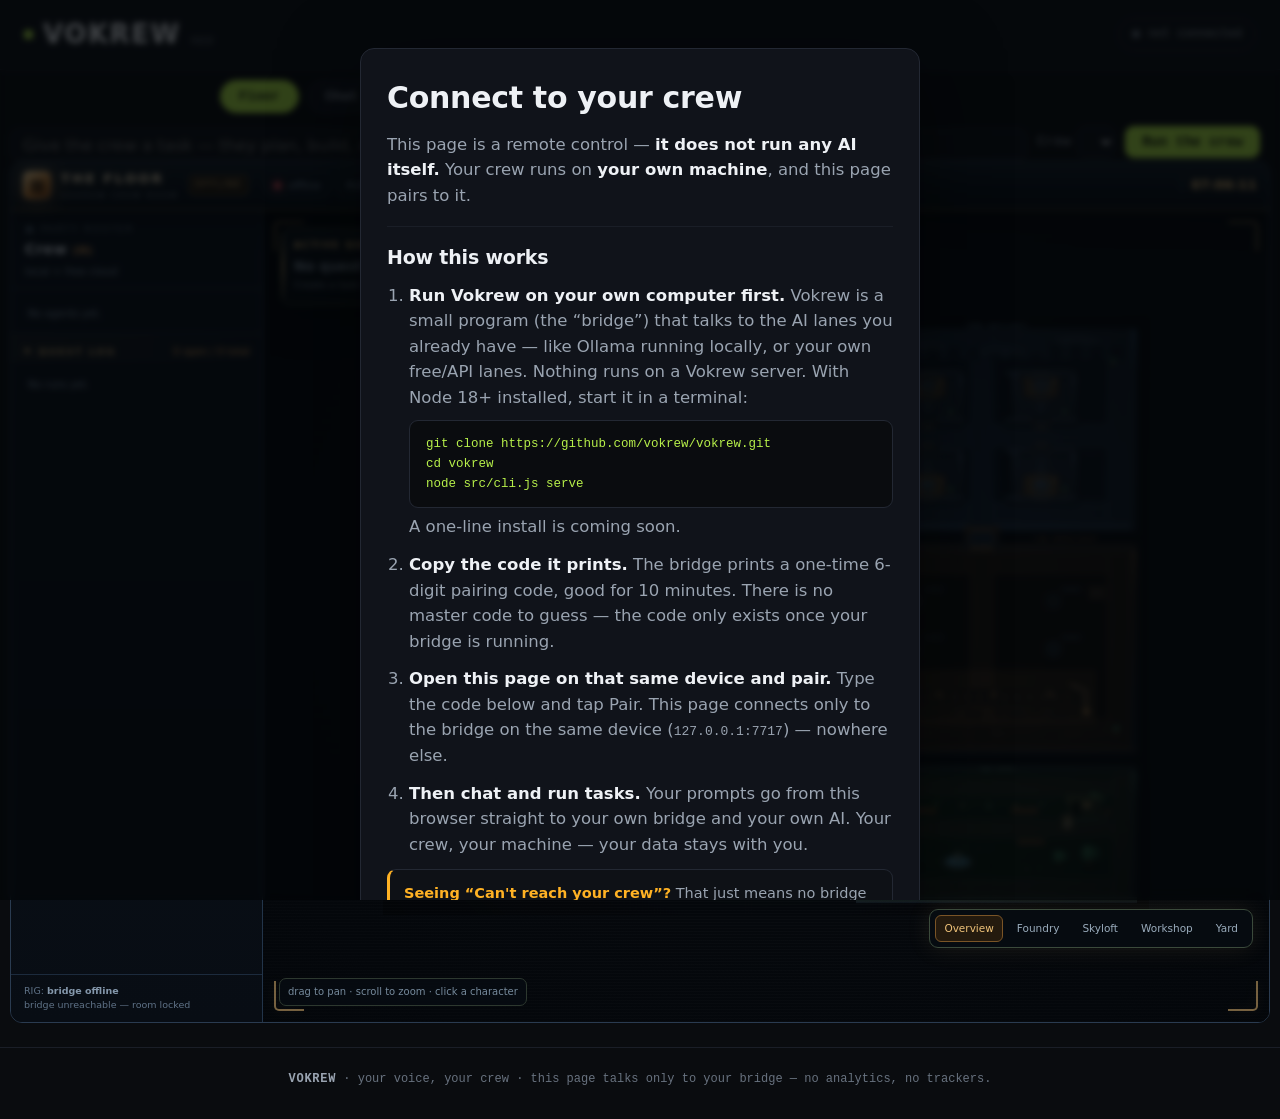
==== app/index.html @ c1b27f5c "Phase 2 Stage 0 (fold): remove the Run tab — the Floor card carries it Precondition proven first by " ====
<!doctype html>
<html lang="en">
<head>
<meta charset="utf-8" />
<meta name="viewport" content="width=device-width, initial-scale=1" />
<title>Vokrew — App</title>
<meta name="description" content="Drive your own local Vokrew crew from the browser. The page is the remote control; your machine is the engine." />
<link rel="stylesheet" href="app.css" />
<link rel="stylesheet" href="floor.css" />
</head>
<body>
<header class="topbar">
  <div class="wordmark"><span class="dot"></span>VOKREW<small>app</small></div>
  <div class="topbar-right">
    <span class="status-pill" id="statusPill"><span class="pulse" id="statusDot"></span><span id="statusText">not connected</span></span>
    <button class="btn ghost hidden" id="disconnectBtn" type="button">Disconnect</button>
  </div>
</header>

<main>
  <!-- ============ CONNECT — the door (Stage 3) ============
       Rendered as a fixed overlay: the locked Floor room stays visible
       behind it (dimmed) until pairing succeeds. -->
  <section id="connectScreen" class="screen">
    <div class="card connect-card">
      <h1>Connect to your crew</h1>
      <p class="lede">This page is a remote control — <strong>it does not run any AI itself.</strong>
        Your crew runs on <strong>your own machine</strong>, and this page pairs to it.</p>

      <div class="how" id="how">
        <h2>How this works</h2>
        <ol>
          <li><strong>Run Vokrew on your own computer first.</strong> Vokrew is a small
            program (the “bridge”) that talks to the AI lanes you already have — like
            Ollama running locally, or your own free/API lanes. Nothing runs on a
            Vokrew server. With Node 18+ installed, start it in a terminal:
            <pre class="cmd">git clone https://github.com/vokrew/vokrew.git
cd vokrew
node src/cli.js serve</pre>
            <span class="mut">A one-line install is coming soon.</span></li>
          <li><strong>Copy the code it prints.</strong> The bridge prints a one-time
            6-digit pairing code, good for 10 minutes. There is no master code to
            guess — the code only exists once your bridge is running.</li>
          <li><strong>Open this page on that same device and pair.</strong> Type the
            code below and tap Pair. This page connects only to the bridge on the
            same device (<span class="mono">127.0.0.1:7717</span>) — nowhere else.</li>
          <li><strong>Then chat and run tasks.</strong> Your prompts go from this
            browser straight to your own bridge and your own AI. Your crew, your
            machine — your data stays with you.</li>
        </ol>
        <p class="reach-note"><strong>Seeing “Can't reach your crew”?</strong> That just
          means no bridge is answering on this device yet — most often this page was
          opened on a phone with nothing running on it. Start the bridge first, on
          the device you want to use, then come back and pair.</p>
      </div>

      <form id="pairForm">
        <label>Bridge URL
          <input id="bridgeUrl" type="text" value="http://127.0.0.1:7717" spellcheck="false" autocomplete="off" />
        </label>
        <label>Pairing code
          <input id="pairCode" type="text" inputmode="numeric" maxlength="6" placeholder="6 digits" spellcheck="false" autocomplete="off" />
        </label>
        <p class="error hidden" id="pairError"></p>
        <button class="btn primary" id="pairBtn" type="submit">Pair</button>
      </form>
      <div class="demo-note">
        <span class="tag">Hosted demo</span> coming soon — the live way in today is the bridge above, on your own machine.
      </div>
    </div>
  </section>

  <!-- ============ APP SHELL ============
       Stage 3: the shell always renders. The Floor is the home screen;
       unpaired, the connect screen above becomes a door over the locked
       room (spec §3 "the door"). -->
  <section id="appShell" class="screen">
    <nav class="tabs" role="tablist">
      <button class="tab active" data-screen="floor" type="button">Floor</button>
      <button class="tab" data-screen="chat" type="button">Chat</button>
      <button class="tab" data-screen="budget" type="button">Budget</button>
      <button class="tab" data-screen="crew" type="button">Crew</button>
    </nav>

    <!-- Chat -->
    <div id="screen-chat" class="tab-screen hidden">
      <div class="thread" id="chatThread"></div>
      <form id="chatForm" class="composer">
        <input id="chatInput" type="text" placeholder="Ask your crew…" autocomplete="off" />
        <label class="verify-toggle"><input id="verifyToggle" type="checkbox" /> verify</label>
        <button class="btn primary" id="chatSend" type="submit">Send</button>
      </form>
      <p class="hint">Verify sends the answer to a reviewer from a different model family. Tip: prefix a message with <code>!check </code> to verify just that one.</p>
    </div>

    <!-- Run tab folded into the Floor (Phase 2 Stage 0): the Floor's
         own run form + settled run card carry the full stage text —
         proven byte-equal to the bridge record by the Stage 0
         evaluator before this tab was removed. -->

    <!-- Budget -->
    <div id="screen-budget" class="tab-screen hidden">
      <div class="budget-grid">
        <div class="card"><h3>Coding</h3><div id="budgetCoding"></div></div>
        <div class="card"><h3>Chat</h3><div id="budgetChat"></div></div>
      </div>
      <p class="hint">Two budgets, kept separate on purpose — chat can never silently eat the coding budget. <button class="btn ghost small" id="budgetRefresh" type="button">Refresh</button></p>
    </div>

    <!-- Crew -->
    <div id="screen-crew" class="tab-screen hidden">
      <h3 class="section-title">Crews</h3>
      <div id="crewList"></div>
      <h3 class="section-title">Lanes</h3>
      <div id="laneList"></div>
    </div>

    <!-- Floor (Phase 1 — the crew room; Stage 2: live bridge data via
         floor-adapter.js; Stage 3: the default post-pair screen) -->
    <div id="screen-floor" class="tab-screen">
      <form id="floorRunForm">
        <input id="floorRunTask" type="text" placeholder="Give the crew a task — they plan, build, and review it live in the room…" autocomplete="off" />
        <label class="floor-crew-pick">Crew
          <select id="floorRunCrew"></select>
        </label>
        <button class="btn primary" id="floorRunBtn" type="submit">Run the crew</button>
        <span id="floorRunStatus" role="status"></span>
      </form>
      <div id="floorRoot">
        <div id="top">
          <div class="brand"><div class="mark">▦</div><div><div class="name">THE FLOOR</div><div class="tagline">VOKREW CREW ROOM</div></div><div class="phase" id="floorModeChip">CONNECTING</div></div>
          <div class="topstat hideSm"><span class="dot" id="connDot"></span><span id="floorStatus">connecting</span></div>
          <div class="topstat hideSm" id="runStat">RUNS <b id="runCount">0</b></div>
          <div class="topstat" id="budgetWrap"><span class="resicon">⚡</span>CALLS TODAY <b id="budgetStatus">—</b></div>
          <div class="spacer"></div>
          <div class="clock" id="clock">--:--:--</div>
        </div>

        <aside id="side">
          <div class="sidehead">
            <div class="kicker">▣ PARTY ROSTER</div>
            <div class="title" id="crewTitle">Crew <span id="crewCount" style="color:var(--amber);font-size:11px"></span></div>
            <div class="sub" id="crewSub">local + free cloud</div>
          </div>
          <div id="roster"></div>
          <div class="sideblock"><div class="lbl">⚑ QUEST LOG</div><div class="cnt" id="taskCount">0 open</div></div>
          <div id="tasklist"></div>
          <div class="sidefoot">
            <div>RIG: <b id="rigFoot">checking…</b></div>
            <div id="floorFoot">live bridge · stage 3</div>
          </div>
        </aside>

        <div id="stage">
          <canvas id="cv"></canvas>
          <div id="hudfx"></div>
          <div id="hudcorners"><i class="tl"></i><i class="tr"></i><i class="bl"></i><i class="br"></i></div>
          <div id="zonetag"><span>SECTOR</span><b id="zoneName">THE FLOOR</b></div>
          <div id="questtracker" class="hudpanel"></div>
          <div id="minimapWrap" class="hudpanel">
            <div class="mmhead"><span>SECTOR MAP</span><span id="mmCoords">0 · 0</span></div>
            <canvas id="mini" width="220" height="172"></canvas>
            <div class="mmlegend"><i class="you"></i>crew <i class="here"></i>view</div>
          </div>
          <div id="viewbar">
            <button data-view="overview" class="on">Overview</button>
            <button data-view="foundry">Foundry</button>
            <button data-view="skyloft">Skyloft</button>
            <button data-view="workshop">Workshop</button>
            <button data-view="yard">Yard</button>
          </div>
          <div id="hint">drag to pan · scroll to zoom · click a character</div>
          <!-- Phase 2 Stage 0 (G-1): the run card lives INSIDE the room,
               docked as a slim status strip over the stage's bottom edge.
               During a run it shows phase + calls served and nothing
               more; the full card is a panel that grows up from the
               strip on click or on settle. The room is never pushed
               down or covered by it (Phase 1 LOOK-GATE G-1). -->
          <div id="floorRunCard" class="hidden">
            <button id="floorCardStrip" type="button" aria-expanded="false">
              <span id="floorStripText"></span>
              <span id="floorStripCaret" aria-hidden="true">▸</span>
            </button>
            <div id="floorCardBody" class="hidden">
              <button class="btn ghost small" id="floorCardClose" type="button">Close</button>
              <div class="verdict" id="floorCardVerdict"></div>
              <div class="stage-block"><h3>Plan</h3><pre id="floorCardPlan"></pre></div>
              <div class="stage-block"><h3>Work</h3><pre id="floorCardWork"></pre></div>
              <div class="stage-block"><h3>Review</h3><pre id="floorCardReview"></pre></div>
              <div class="stage-block"><h3>Stamps</h3><pre class="stamps" id="floorCardStamps"></pre></div>
            </div>
          </div>
        </div>

        <div id="focus" class="panel"></div>
        <div id="toast"></div>
      </div>
    </div>
  </section>
</main>

<footer class="foot">
  <span>VOKREW</span> · your voice, your crew · this page talks only to your bridge — no analytics, no trackers.
</footer>

<script src="app.js"></script>
</body>
</html>
---- app/app.css ----
/* Vokrew app — same visual language as the landing page (palette, wordmark,
   type feel). Zero external requests: system font stacks only. */
:root {
  --bg: #0a0c0f;
  --bg-raise: #0e1116;
  --panel: #10131a;
  --panel-2: #141824;
  --line: #232833;
  --line-soft: #1a1e27;
  --ink: #eef1f5;
  --mut: #9aa4b1;
  --dim: #68727f;
  --lime: #b7f04a;
  --lime-deep: #8fce2e;
  --lime-ink: #0c1206;
  --sky: #63b3ff;
  --amber: #ffb224;
  --rose: #ff8296;
  --mono: "JetBrains Mono", ui-monospace, SFMono-Regular, Menlo, monospace;
  --sans: "Archivo", system-ui, -apple-system, "Segoe UI", sans-serif;
}
* { box-sizing: border-box; }
html { color-scheme: dark; }
body {
  margin: 0; background: var(--bg); color: var(--ink);
  font-family: var(--sans); font-size: 16.5px; line-height: 1.55;
  -webkit-font-smoothing: antialiased;
}
.hidden { display: none !important; }
main { max-width: 880px; margin: 0 auto; padding: 28px 20px 64px; }

/* ---------- header ---------- */
.topbar {
  display: flex; align-items: center; justify-content: space-between;
  padding: 18px 24px; border-bottom: 1px solid var(--line-soft);
  background: var(--bg-raise); position: sticky; top: 0; z-index: 5;
}
.wordmark {
  font-weight: 900; font-size: 26px; letter-spacing: 0.06em; line-height: 1;
  display: flex; align-items: baseline; gap: 10px;
}
.wordmark .dot { width: 9px; height: 9px; background: var(--lime); border-radius: 2px; align-self: center; }
.wordmark small {
  font-family: var(--mono); font-weight: 500; font-size: 11.5px;
  letter-spacing: 0.08em; color: var(--dim);
}
.topbar-right { display: flex; align-items: center; gap: 12px; }
.status-pill {
  font-family: var(--mono); font-size: 12px; color: var(--mut);
  border: 1px solid var(--line); border-radius: 999px; padding: 6px 13px;
  display: inline-flex; align-items: center; gap: 8px; background: var(--bg-raise);
}
.status-pill .pulse { width: 8px; height: 8px; border-radius: 50%; background: var(--dim); }
.status-pill.ok .pulse { background: var(--lime); }
.status-pill.bad .pulse { background: var(--rose); }

/* ---------- shared bits ---------- */
.card {
  background: var(--panel); border: 1px solid var(--line);
  border-radius: 14px; padding: 26px;
}
.btn {
  font-family: var(--mono); font-size: 14px; font-weight: 700;
  border-radius: 9px; padding: 11px 20px; cursor: pointer;
  border: 1px solid var(--line); background: var(--panel-2); color: var(--ink);
}
.btn.primary { background: var(--lime); border-color: var(--lime); color: var(--lime-ink); }
.btn.primary:hover { background: var(--lime-deep); border-color: var(--lime-deep); }
.btn.ghost { background: transparent; color: var(--mut); }
.btn.small { padding: 5px 12px; font-size: 12px; }
.btn:disabled { opacity: 0.55; cursor: wait; }
label { display: block; font-family: var(--mono); font-size: 12.5px; letter-spacing: 0.05em; color: var(--mut); margin-bottom: 16px; }
label .opt { color: var(--dim); letter-spacing: 0; }
input[type="text"], textarea, select {
  display: block; width: 100%; margin-top: 7px;
  background: var(--bg-raise); border: 1px solid var(--line); border-radius: 9px;
  color: var(--ink); font-family: var(--mono); font-size: 14.5px; padding: 11px 13px;
}
textarea { resize: vertical; font-family: var(--sans); }
input:focus, textarea:focus, select:focus { outline: 2px solid var(--lime-deep); outline-offset: 0; border-color: var(--lime-deep); }
.error { color: var(--rose); font-size: 14.5px; margin: 0 0 14px; }
.hint { color: var(--dim); font-size: 13.5px; }
.hint code { font-family: var(--mono); color: var(--mut); }
.mut { color: var(--mut); }
.row { display: grid; grid-template-columns: 1fr 1fr; gap: 16px; }
pre { white-space: pre-wrap; word-wrap: break-word; font-family: var(--mono); font-size: 13.5px; line-height: 1.6; }

/* ---------- connect ---------- */
/* Stage 3: the connect screen is a door over the locked room — a fixed
   overlay with a translucent backdrop, so the (empty, OFFLINE) Floor
   stays visible behind the pairing card until the bridge answers. */
#connectScreen {
  position: fixed; inset: 0; z-index: 90; overflow-y: auto;
  background: rgba(4, 6, 9, 0.74);
  backdrop-filter: blur(3px); -webkit-backdrop-filter: blur(3px);
  padding: 24px 16px 48px;
}
body.door-open { overflow: hidden; }
.connect-card { max-width: 560px; margin: 24px auto 0; box-shadow: 0 24px 80px rgba(0, 0, 0, 0.55); }
.connect-card h1 { margin: 0 0 10px; font-size: 30px; font-weight: 900; letter-spacing: -0.01em; }
.lede { color: var(--mut); margin: 0 0 14px; }
.lede strong { color: var(--ink); }
.cmd {
  background: var(--bg); border: 1px solid var(--line); border-radius: 9px;
  padding: 13px 16px; color: var(--lime); margin: 0 0 14px;
}
.how { border-top: 1px solid var(--line-soft); margin-top: 18px; padding-top: 16px; }
.how h2 { margin: 0 0 10px; font-size: 19px; font-weight: 800; letter-spacing: -0.01em; }
.how ol { margin: 0; padding-left: 22px; color: var(--mut); }
.how li { margin-bottom: 12px; }
.how li strong { color: var(--ink); }
.how .cmd { margin: 10px 0 6px; font-size: 12.5px; overflow-x: auto; white-space: pre; }
.how .mono { font-family: var(--mono); font-size: 13px; }
.reach-note {
  color: var(--mut); font-size: 14.5px; margin: 4px 0 20px;
  border: 1px solid var(--line); border-left: 3px solid var(--amber);
  border-radius: 9px; padding: 12px 14px; background: var(--bg-raise);
}
.reach-note strong { color: var(--amber); }
.demo-note {
  margin-top: 20px; border-top: 1px solid var(--line-soft); padding-top: 16px;
  color: var(--dim); font-size: 14px;
}
.demo-note .tag {
  font-family: var(--mono); font-size: 11px; color: var(--amber);
  border: 1px solid var(--amber); border-radius: 999px; padding: 2px 9px; margin-right: 8px;
}

/* ---------- tabs ---------- */
.tabs { display: flex; gap: 8px; margin-bottom: 22px; flex-wrap: wrap; }
.tab {
  font-family: var(--mono); font-size: 13.5px; font-weight: 700;
  background: var(--panel); color: var(--mut); border: 1px solid var(--line);
  border-radius: 999px; padding: 8px 18px; cursor: pointer;
}
.tab.active { background: var(--lime); border-color: var(--lime); color: var(--lime-ink); }

/* ---------- chat ---------- */
.thread { display: flex; flex-direction: column; gap: 16px; min-height: 180px; }
.msg { max-width: 92%; }
.msg .who { font-family: var(--mono); font-size: 11px; letter-spacing: 0.08em; color: var(--dim); margin-bottom: 4px; }
.msg .text {
  background: var(--panel); border: 1px solid var(--line-soft); border-radius: 12px;
  padding: 12px 15px; white-space: pre-wrap; word-wrap: break-word;
}
.msg.user { align-self: flex-end; }
.msg.user .who { text-align: right; }
.msg.user .text { background: var(--panel-2); border-color: var(--line); }
.msg .stamp { font-family: var(--mono); font-size: 11.5px; color: var(--dim); margin-top: 5px; }
.msg .verdictline { font-family: var(--mono); font-size: 12px; margin-top: 5px; }
.msg .verdictline.ok { color: var(--lime-deep); }
.msg .verdictline.bad { color: var(--rose); font-weight: 700; }
.msg.error .text { border-color: var(--rose); color: var(--rose); }
.composer { display: flex; gap: 10px; align-items: center; margin-top: 20px; }
.composer input[type="text"] { margin-top: 0; flex: 1; }
.verify-toggle { display: inline-flex; align-items: center; gap: 6px; margin: 0; cursor: pointer; }

/* ---------- run ---------- */
.verdict {
  font-family: var(--mono); font-weight: 700; font-size: 15px;
  border-radius: 10px; padding: 13px 17px; margin: 22px 0 4px;
  border: 1px solid var(--lime-deep); color: var(--lime);
}
.verdict.changes {
  border-color: var(--rose); color: #0c0608; background: var(--rose);
  font-size: 17px; text-transform: uppercase; letter-spacing: 0.04em;
}
.stage-block { margin-top: 18px; }
.stage-block h3, .section-title {
  font-family: var(--mono); font-size: 12px; letter-spacing: 0.1em;
  text-transform: uppercase; color: var(--dim); margin: 0 0 7px;
}
.stage-block pre {
  background: var(--panel); border: 1px solid var(--line-soft);
  border-radius: 10px; padding: 14px 16px; margin: 0; color: var(--ink);
}
.stage-block pre.stamps { color: var(--mut); font-size: 12px; }

/* ---------- budget ---------- */
.budget-grid { display: grid; grid-template-columns: 1fr 1fr; gap: 16px; }
.budget-grid h3 { margin: 0 0 14px; font-size: 17px; }
.lane-row { margin-bottom: 13px; }
.lane-row .lane-head { display: flex; justify-content: space-between; font-family: var(--mono); font-size: 12.5px; color: var(--mut); }
.lane-row .lane-head .nums { color: var(--ink); }
.bar { height: 7px; background: var(--bg); border: 1px solid var(--line-soft); border-radius: 99px; margin-top: 5px; overflow: hidden; }
.bar i { display: block; height: 100%; background: var(--lime); }
.bar i.hot { background: var(--amber); }
.bar i.maxed { background: var(--rose); }
.budget-note { font-family: var(--mono); font-size: 11.5px; color: var(--dim); margin-top: 4px; }

/* ---------- crew ---------- */
.section-title { margin: 22px 0 10px; }
.crew-card, .lane-card {
  background: var(--panel); border: 1px solid var(--line-soft);
  border-radius: 12px; padding: 16px 18px; margin-bottom: 12px;
}
.crew-card h4, .lane-card h4 { margin: 0 0 8px; font-size: 16px; }
.role-line { font-size: 14px; color: var(--mut); margin: 3px 0; }
.role-line b { color: var(--ink); font-family: var(--mono); font-size: 12px; letter-spacing: 0.06em; text-transform: uppercase; }
.role-line .agent-name { color: var(--sky); }
.role-line .instr { color: var(--dim); }
.lane-card .meta { font-family: var(--mono); font-size: 12px; color: var(--dim); }
.lane-card .health { font-family: var(--mono); font-size: 12.5px; margin-top: 5px; }
.lane-card .health.ok { color: var(--lime-deep); }
.lane-card .health.bad { color: var(--rose); }
.lane-card .health.warn { color: var(--amber); }

.foot {
  border-top: 1px solid var(--line-soft); color: var(--dim);
  font-family: var(--mono); font-size: 12px; text-align: center; padding: 22px 16px 30px;
}
.foot span { color: var(--mut); font-weight: 700; letter-spacing: 0.06em; }

@media (max-width: 640px) {
  .row, .budget-grid { grid-template-columns: 1fr; }
  .wordmark small { display: none; }
  body { font-size: 15.5px; }
  .composer { flex-wrap: wrap; }
}

/* ---------- floor mode (Phase 2 Stage 0, G-2) ----------
   While the Floor tab is active the shell yields its vertical space
   to the room: the topbar un-sticks (it scrolls away so the room can
   fill the screen — floor-oc has no outer bar at all), main's top
   padding and the tab row tighten. Other tabs are untouched. */
body.floor-on .topbar { position: static; }
body.floor-on main { padding-top: 10px; padding-bottom: 24px; }
body.floor-on .tabs { margin-bottom: 10px; }
---- app/floor.css ----
/*
 * floor.css — styles for the Floor screen (Phase 1, Stage 1).
 * Extracted from floor-oc's <style> (FourHandsGames/Four-Hands
 * tools/floor/index.html @ c86a77ef) with three mechanical transforms:
 * every selector is scoped under #floorRoot, the chrome's
 * position:fixed becomes absolute inside the screen container, and
 * rules for the cut panels/modals (§4) are dropped. The app shell's
 * own styles (app.css) are untouched and cannot be overridden from
 * here — and these cannot leak out.
 */

/* Break out of the app shell's 880px main column; the room wants width. */
#screen-floor { position:relative; left:50%; transform:translateX(-50%); width:min(1600px, calc(100vw - 20px)); }

/* Stage 2: the Floor screen's run bar + run card (adapter-owned chrome,
   fed by floor-adapter.js; the room itself stays floor.js/floor.css). */
#floorRunForm { display:flex; align-items:center; gap:10px; flex-wrap:wrap; margin:0 0 10px; }
#floorRunForm #floorRunTask { flex:1 1 320px; padding:9px 12px; border:1px solid var(--line, #cbd5e1);
  border-radius:8px; font:inherit; min-width:220px; }
#floorRunForm .floor-crew-pick { display:flex; align-items:center; gap:6px; font-size:13px; }
#floorRunForm #floorRunStatus { font-size:13px; opacity:.85; min-height:1em; }
/* Phase 2 Stage 0 (G-1): the run card docks INSIDE the room as a slim
   status strip over the stage's bottom edge — phase + calls served
   while the run is live, the verdict when it settles. The full card
   is a panel that grows up from the strip when clicked or when the
   run settles; it overlays only while expanded, and the room is
   never pushed down or hidden behind it (Phase 1 LOOK-GATE G-1,
   where the in-flow card ate 481px and pushed the room off-screen). */
#floorRunCard { position:absolute; z-index:30; left:50%; transform:translateX(-50%); bottom:12px;
  width:min(620px, calc(100% - 24px)); }
#floorCardStrip { display:flex; align-items:center; gap:10px; width:100%; height:34px; padding:0 12px;
  border:1px solid #3d5a74; border-radius:9px; background:rgba(8,14,21,.92); color:#dceaf7;
  font-family:var(--mono, ui-monospace, SFMono-Regular, Menlo, monospace); font-size:12.5px;
  cursor:pointer; text-align:left; box-shadow:0 10px 30px rgba(0,0,0,.45);
  backdrop-filter:blur(6px); -webkit-backdrop-filter:blur(6px); }
#floorCardStrip:hover { border-color:#50708f; }
#floorCardStrip #floorStripText { flex:1; white-space:nowrap; overflow:hidden; text-overflow:ellipsis; }
#floorCardStrip #floorStripCaret { flex:none; color:var(--amber, #ffb224); }
#floorCardBody { position:absolute; left:50%; transform:translateX(-50%); bottom:calc(100% + 8px);
  width:min(680px, calc(100vw - 24px)); max-height:min(520px, 58dvh); overflow-y:auto;
  border:1px solid var(--line, #cbd5e1); border-radius:12px; padding:14px 16px;
  background:var(--panel, #10131a); color:var(--ink, #eef1f5);
  box-shadow:0 24px 80px rgba(0,0,0,.6); }
#floorCardBody #floorCardClose { position:absolute; top:10px; right:10px; }
#floorCardBody .verdict { margin-right:90px; }
#floorCardBody .stage-block pre { max-height:180px; overflow-y:auto; }
#floorRoot { position:relative; height:calc(100vh - 235px); min-height:600px; overflow:hidden;
  border:1px solid #2a3b50; border-radius:12px; background:#06090e; color:#e8eef5;
  font-family:"Inter","Segoe UI",system-ui,-apple-system,sans-serif; font-size:13px; }

#floorRoot {--bg:#06090e; --bg2:#080d14; --panel:#0c131c; --panel2:#101a26;
    --line:#213246; --line2:#2d435c; --ink:#e8eef5; --dim:#8497ab; --dim2:#5f7287;
    --amber:#e8a45c; --orange:#f0762a; --green:#43d68b; --red:#e5535e;
    --blue:#6db7ff; --violet:#b78cff; --yellow:#f2d06b;
    --shadow:0 24px 80px rgba(0,0,0,.55);}
#floorRoot, #floorRoot * {box-sizing:border-box}
#floorRoot button, #floorRoot input, #floorRoot textarea, #floorRoot select {font:inherit;color:inherit}
#floorRoot button {cursor:pointer}
#floorRoot ::-webkit-scrollbar {width:9px;height:9px}
#floorRoot ::-webkit-scrollbar-thumb {background:#233247;border-radius:9px;border:2px solid transparent;background-clip:content-box}
#floorRoot ::-webkit-scrollbar-track {background:transparent}
#floorRoot #top {position:absolute;z-index:80;top:0;left:0;right:0;height:52px;display:flex;align-items:center;gap:7px;
    padding:0 12px;background:linear-gradient(180deg,#101924 0%,#0a1119 100%);
    border-bottom:1px solid #2a3b50;box-shadow:0 6px 22px rgba(0,0,0,.35)}
#floorRoot .brand {display:flex;align-items:center;gap:10px;white-space:nowrap;padding-right:10px}
#floorRoot .brand .mark {width:28px;height:28px;border-radius:8px;display:grid;place-items:center;
    background:linear-gradient(145deg,#f0a35e,#a94f21);color:#1a0e06;font-size:17px;font-weight:900;
    box-shadow:0 0 18px rgba(240,163,94,.28)}
#floorRoot .brand .name {font-weight:900;letter-spacing:.18em;font-size:13px}
#floorRoot .brand .phase {font-size:9px;letter-spacing:.16em;color:var(--amber);border:1px solid #5a3b22;
    padding:2px 5px;border-radius:4px;background:#1a120b}
#floorRoot .topstat {display:flex;align-items:center;gap:7px;font-size:10.5px;color:var(--dim);
    white-space:nowrap;border-left:1px solid #233449;padding-left:10px;height:28px}
#floorRoot .topstat b {color:#dbe7f3;font-weight:650}
#floorRoot .topstat .dot {width:7px;height:7px;border-radius:50%;background:var(--green);box-shadow:0 0 8px var(--green)}
#floorRoot .spacer {flex:1}
#floorRoot .tb {border:1px solid #2b3d53;background:linear-gradient(180deg,#162233,#101925);color:#cdd9e6;
    border-radius:7px;padding:6px 9px;font-size:11.5px;font-weight:600;white-space:nowrap;
    transition:background .15s,border-color .15s,color .15s}
#floorRoot .tb:hover {background:#1e3046;border-color:#41607e;color:#fff}
#floorRoot .tb.on {border-color:#a96a33;background:#2a1c11;color:#f3c28e}
#floorRoot .tb .badge {display:inline-block;min-width:15px;padding:0 4px;margin-left:3px;border-radius:8px;
    background:#b8393f;color:#fff;font-size:9.5px;text-align:center;line-height:15px}
#floorRoot .tb.warn {border-color:#7a5426;color:#f0c07a}
#floorRoot .clock {font-variant-numeric:tabular-nums;color:#dce8f5;font-size:12px;letter-spacing:.06em;
    border-left:1px solid #233449;padding-left:10px;white-space:nowrap}
#floorRoot #side {position:absolute;z-index:60;top:52px;left:0;bottom:0;width:252px;background:linear-gradient(180deg,#0b121b,#080d14);
    border-right:1px solid #223449;display:flex;flex-direction:column}
#floorRoot .sidehead {padding:12px 14px 9px;border-bottom:1px solid #1c2b3d}
#floorRoot .sidehead .kicker {font-size:9.5px;letter-spacing:.2em;color:var(--dim2)}
#floorRoot .sidehead .title {font-size:14px;font-weight:800;letter-spacing:.05em;margin-top:3px}
#floorRoot .sidehead .sub {font-size:10.5px;color:var(--dim);margin-top:2px}
#floorRoot #roster {overflow-y:auto;padding:9px 9px 4px;display:flex;flex-direction:column;gap:5px;flex:0 1 auto;max-height:45%}
#floorRoot .acard {display:flex;gap:9px;align-items:center;padding:7px 8px;border-radius:9px;border:1px solid #1b2b3e;
    background:#0e1824;cursor:pointer;transition:border-color .15s,background .15s}
#floorRoot .acard:hover {border-color:#33506c;background:#122131}
#floorRoot .acard.sel {border-color:#c47a38;background:#1b1610;box-shadow:0 0 0 1px rgba(232,164,92,.32) inset}
#floorRoot .avatar {width:34px;height:34px;border-radius:9px;display:grid;place-items:center;flex:none;
    font-weight:900;font-size:13px;color:#081018;border:1px solid rgba(255,255,255,.15);position:relative}
#floorRoot .avatar .cloud {position:absolute;right:-4px;bottom:-4px;background:#0a1119;border:1px solid #3d5a74;
    border-radius:50%;width:15px;height:15px;font-size:9px;display:grid;place-items:center;color:#b9dcf1}
#floorRoot .ainfo {min-width:0;flex:1}
#floorRoot .aname {font-weight:750;font-size:12px;white-space:nowrap;overflow:hidden;text-overflow:ellipsis}
#floorRoot .arole {font-size:9.5px;color:var(--dim);white-space:nowrap;overflow:hidden;text-overflow:ellipsis;margin-top:1px}
#floorRoot .abrain {font-size:9px;color:var(--dim2);white-space:nowrap;overflow:hidden;text-overflow:ellipsis;margin-top:1px}
#floorRoot .astatus {display:flex;flex-direction:column;align-items:flex-end;gap:3px;flex:none}
#floorRoot .sdot {width:8px;height:8px;border-radius:50%;background:#5f7287;box-shadow:0 0 7px transparent}
#floorRoot .stag {font-size:8.5px;letter-spacing:.08em;color:var(--dim);text-transform:uppercase}
#floorRoot .hb {font-size:9px;color:var(--red)}
#floorRoot .loaded {color:var(--green)}
#floorRoot .sideblock {border-top:1px solid #1c2b3d;padding:10px 12px 2px;display:flex;align-items:center;justify-content:space-between}
#floorRoot .sideblock .lbl {font-size:9.5px;letter-spacing:.17em;color:var(--dim2);font-weight:700}
#floorRoot .sideblock .cnt {font-size:10px;color:var(--amber)}
#floorRoot #tasklist {overflow-y:auto;padding:7px 9px 12px;display:flex;flex-direction:column;gap:4px;flex:1}
#floorRoot .trow {padding:7px 8px;border-radius:7px;border:1px solid #192838;background:#0c1520;cursor:pointer}
#floorRoot .trow:hover {border-color:#35516e;background:#111e2c}
#floorRoot .trow.sel {border-color:#6d88a5;background:#122234}
#floorRoot .trow .t1 {display:flex;gap:6px;align-items:center}
#floorRoot .trow .id {font-size:9.5px;font-weight:800;letter-spacing:.06em;color:var(--amber)}
#floorRoot .trow .tt {font-size:11px;font-weight:650;white-space:nowrap;overflow:hidden;text-overflow:ellipsis;flex:1}
#floorRoot .trow .t2 {font-size:9.5px;color:var(--dim);margin-top:2px;display:flex;gap:6px}
#floorRoot .pill {display:inline-block;padding:1px 6px;border-radius:9px;font-size:8.5px;letter-spacing:.06em;
    text-transform:uppercase;border:1px solid transparent;white-space:nowrap}
#floorRoot .pill.todo {color:#9fb3c8;border-color:#30465e;background:#101c29}
#floorRoot .pill.in_progress {color:#63e6a5;border-color:#1f6a49;background:#0c241b}
#floorRoot .pill.done {color:#7bd6a7;border-color:#245b42;background:#0b1c15}
#floorRoot .pill.failed {color:#ff9aa1;border-color:#79343b;background:#251013}
#floorRoot .pill.blocked_budget {color:#f0c47d;border-color:#6f5428;background:#241b0d}
#floorRoot .pill.pending {color:#f0c47d;border-color:#6f5428;background:#241b0d}
#floorRoot .pill.paused {color:#a7b5c5;border-color:#3a4b60;background:#121b26}
#floorRoot .sidefoot {border-top:1px solid #1c2b3d;padding:9px 13px;font-size:9.5px;color:var(--dim2);line-height:1.5}
#floorRoot .sidefoot b {color:var(--dim)}
#floorRoot .sidefoot .stamp {color:#81d9ad}
#floorRoot #stage {position:absolute;top:52px;left:252px;right:0;bottom:0;overflow:hidden;background:#05080c}
#floorRoot #cv {display:block;width:100%;height:100%;touch-action:none}
#floorRoot #viewbar {position:absolute;right:12px;bottom:12px;z-index:20;display:flex;gap:5px;padding:5px;
    border:1px solid #263b52;border-radius:9px;background:rgba(8,14,21,.88);backdrop-filter:blur(8px)}
#floorRoot #viewbar button {border:1px solid transparent;background:transparent;color:#98aec3;border-radius:6px;padding:4px 8px;font-size:10.5px}
#floorRoot #viewbar button:hover {background:#152335;color:#fff}
#floorRoot #viewbar button.on {background:#24180e;color:#f0b87c;border-color:#6f4a28}
#floorRoot #hint {position:absolute;left:14px;bottom:13px;z-index:20;font-size:10px;color:#5f7287;
    background:rgba(8,14,21,.72);border:1px solid #1d2e42;border-radius:7px;padding:5px 8px;pointer-events:none}
#floorRoot .panel {position:absolute;z-index:70;top:62px;right:12px;width:366px;max-height:calc(100% - 74px);
    overflow-y:auto;background:linear-gradient(180deg,rgba(14,22,33,.98),rgba(9,15,23,.98));
    border:1px solid #2a4057;border-radius:14px;box-shadow:var(--shadow);display:none;padding:0}
#floorRoot .panel.open {display:block}
#floorRoot .panelhead {display:flex;align-items:flex-start;gap:10px;padding:14px 14px 11px;border-bottom:1px solid #203247;
    position:sticky;top:0;background:rgba(12,19,28,.98);z-index:2;backdrop-filter:blur(8px)}
#floorRoot .panelhead .avatar {width:42px;height:42px;font-size:16px}
#floorRoot .panelhead h2 {margin:0;font-size:17px;letter-spacing:.02em}
#floorRoot .panelhead .role {font-size:10px;text-transform:uppercase;letter-spacing:.13em;color:var(--dim);margin-top:2px}
#floorRoot .panelhead .close {margin-left:auto;background:transparent;border:1px solid #2b4057;border-radius:7px;
    color:var(--dim);width:26px;height:26px;line-height:1;font-size:16px}
#floorRoot .panelhead .close:hover {color:#fff;border-color:#50708f}
#floorRoot .pbody {padding:12px 14px 16px}
#floorRoot .nowbox {border:1px solid #30465f;background:linear-gradient(180deg,#122132,#0d1823);border-radius:10px;padding:10px 11px;margin-bottom:10px}
#floorRoot .nowbox .k {font-size:9px;letter-spacing:.18em;color:var(--dim2);font-weight:800}
#floorRoot .nowbox .v {font-size:12.5px;font-weight:700;margin-top:4px;color:#e9f2fc;line-height:1.45}
#floorRoot .nowbox .s {font-size:10.5px;color:var(--dim);margin-top:3px;line-height:1.4}
#floorRoot .statgrid {display:grid;grid-template-columns:1fr 1fr;gap:6px;margin:9px 0 12px}
#floorRoot .stat {border:1px solid #1f3145;background:#0c1520;border-radius:8px;padding:7px 9px}
#floorRoot .stat .k {font-size:8.5px;letter-spacing:.13em;color:var(--dim2);text-transform:uppercase}
#floorRoot .stat .v {font-size:14px;font-weight:800;margin-top:2px;color:#eef6ff}
#floorRoot .stat .v small {font-size:9px;color:var(--dim);font-weight:600}
#floorRoot .sec {border-top:1px solid #1e3044;padding-top:10px;margin-top:10px}
#floorRoot .sec h3 {font-size:9.5px;letter-spacing:.17em;color:var(--dim);margin:0 0 7px;text-transform:uppercase;display:flex;align-items:center;gap:7px}
#floorRoot .sec h3 .right {margin-left:auto;font-size:9px;letter-spacing:0;text-transform:none}
#floorRoot .memrow {font-size:10.5px;color:#bdcbd9;line-height:1.45;padding:5px 0;border-bottom:1px dashed #1a2a3c}
#floorRoot .memrow .when {color:#5f7287;font-size:8.5px;margin-right:5px}
#floorRoot .inline {display:flex;gap:5px;margin-top:7px}
#floorRoot .inline input, #floorRoot .inline textarea {flex:1;min-width:0}
#floorRoot input, #floorRoot textarea, #floorRoot select {background:#08111a;border:1px solid #263b52;border-radius:6px;padding:6px 7px;outline:none}
#floorRoot input:focus, #floorRoot textarea:focus, #floorRoot select:focus {border-color:#4d7397;box-shadow:0 0 0 2px rgba(77,115,151,.18)}
#floorRoot textarea {resize:vertical;min-height:62px;line-height:1.45}
#floorRoot .btn {border:1px solid #2f4861;background:#142233;color:#d5e2ef;border-radius:6px;padding:5px 9px;
    font-size:10.5px;font-weight:650;white-space:nowrap}
#floorRoot .btn:hover {background:#1b2f45;border-color:#4a6c8d;color:#fff}
#floorRoot .btn.good {border-color:#256947;background:#0d2a1e;color:#78e7ab}
#floorRoot .btn.bad {border-color:#74333a;background:#251013;color:#ff9ba2}
#floorRoot .btn.amber {border-color:#7a5426;background:#241a0d;color:#f2c07b}
#floorRoot .btn:disabled {opacity:.42;cursor:not-allowed}
#floorRoot .row2 {display:grid;grid-template-columns:1fr 1fr;gap:7px}
#floorRoot .field {display:flex;flex-direction:column;gap:3px;margin:6px 0}
#floorRoot .field label {font-size:8.5px;letter-spacing:.12em;color:var(--dim2);text-transform:uppercase}
#floorRoot .check {display:flex;align-items:center;gap:6px;font-size:10.5px;color:#b9c8d8;margin:4px 0}
#floorRoot .check input {accent-color:#e8a45c}
#floorRoot .taskmini {border:1px solid #1e3046;border-radius:7px;padding:6px 7px;margin:5px 0;font-size:10.5px;background:#0b1420}
#floorRoot .taskmini .top {display:flex;gap:6px;align-items:center}
#floorRoot .taskmini .top b {color:var(--amber);font-size:9.5px}
#floorRoot .taskmini .tt {flex:1;white-space:nowrap;overflow:hidden;text-overflow:ellipsis}
#floorRoot .muted {color:var(--dim);font-size:10px;line-height:1.5}
#floorRoot .danger {border-color:#6d3038;background:#1e0e11}
#floorRoot .pre {white-space:pre-wrap;word-break:break-word;background:#08111a;border:1px solid #22374d;border-radius:7px;
    padding:8px;font-family:ui-monospace,SFMono-Regular,Menlo,monospace;font-size:10px;line-height:1.5;
    color:#bfd0df;max-height:220px;overflow:auto}
#floorRoot .ev {font-size:10px;color:#a9c0d6;padding:2px 0}
#floorRoot .divider {height:1px;background:#1e3044;margin:11px 0}
#floorRoot .dec {border:1px solid #2a3f56;background:#0c1622;border-radius:9px;padding:9px 10px;margin:7px 0}
#floorRoot .pill {font-size:8px;text-transform:uppercase;letter-spacing:.08em;border-radius:20px;padding:2px 6px;border:1px solid #2f4861;color:#9fb6cc}
#floorRoot #meetbody {overflow-y:auto;padding:9px 12px 12px}
#floorRoot #meetbody .topic {font-size:10.5px;color:#d8c39b;background:#1a140c;border:1px solid #4b381e;
    border-radius:7px;padding:6px 8px;margin-bottom:7px;line-height:1.45}
#floorRoot .note {padding:5px 0;border-bottom:1px dashed #1a2a3c;font-size:10.5px;line-height:1.5;color:#bdcbd9}
#floorRoot #toast {position:absolute;z-index:99;left:50%;bottom:26px;transform:translateX(-50%) translateY(18px);
    background:#12202e;border:1px solid #3e607e;color:#dceaf7;padding:9px 14px;border-radius:9px;
    font-size:11px;opacity:0;pointer-events:none;transition:opacity .2s,transform .2s;box-shadow:var(--shadow);max-width:70vw}
#floorRoot #toast.show {opacity:1;transform:translateX(-50%) translateY(0)}
#floorRoot #toast.bad {border-color:#7a353c;background:#231114;color:#ffb1b6}
#floorRoot #toast.good {border-color:#2d6e51;background:#0d2118;color:#95edbe}
#floorRoot {--gold:#f0c37a; --gold-dim:#8d6a3c; --teal:#61e3c2; --hud:#0a1017;
    --hudline:#3b4a3b; --hudglow:0 0 24px rgba(240,195,122,.10);}
#floorRoot {background:
    radial-gradient(ellipse at 20% 0%,rgba(240,195,122,.045),transparent 55%),
    radial-gradient(ellipse at 90% 90%,rgba(97,227,194,.035),transparent 50%),var(--bg)}
#floorRoot #top {background:linear-gradient(180deg,#131d26 0%,#0a1119 62%,#080d13 100%);
    border-bottom:1px solid #4b4329;box-shadow:0 1px 0 rgba(240,195,122,.14),0 8px 26px rgba(0,0,0,.5)}
#floorRoot .brand .mark {border-radius:6px;background:linear-gradient(145deg,#ffe0a3,#c27a2e 60%,#7a3f12);
    box-shadow:0 0 22px rgba(240,195,122,.42),inset 0 0 0 1px rgba(255,255,255,.25)}
#floorRoot .brand .name {color:#f6e2bd;text-shadow:0 0 18px rgba(240,195,122,.25)}
#floorRoot .brand .tagline {font-size:7.5px;letter-spacing:.28em;color:#7c8d9f;margin-top:1px}
#floorRoot .brand .phase {color:var(--gold);border-color:#6e5630;background:#1d160d}
#floorRoot .topstat {background:#0c141d;border:1px solid #24303a;border-left:1px solid #24303a;border-radius:6px;
    padding:0 8px;height:26px;box-shadow:inset 0 0 0 1px rgba(255,255,255,.015)}
#floorRoot .topstat b {color:var(--gold)}
#floorRoot .topstat .resicon {color:var(--gold);font-size:12px;text-shadow:0 0 10px rgba(240,195,122,.5)}
#floorRoot .clock {color:#f0c37a;font-weight:700;text-shadow:0 0 12px rgba(240,195,122,.22)}
#floorRoot .tb {border-color:#33404a;background:linear-gradient(180deg,#16222d,#0d151d)}
#floorRoot .tb:hover {border-color:#8d6a3c;background:linear-gradient(180deg,#22303c,#131d26);box-shadow:0 0 18px rgba(240,195,122,.10)}
#floorRoot #hint {bottom:16px;top:auto;left:16px;background:rgba(7,12,18,.82);border-color:#2d382f;color:#768a9c}
#floorRoot #viewbar {bottom:272px;right:16px;border-color:#3b4a3b;background:rgba(7,12,18,.92);box-shadow:var(--hudglow)}
#floorRoot #viewbar button {color:#9aacbc}
#floorRoot #viewbar button.on {background:#241a0e;color:var(--gold);border-color:#7a5426}
#floorRoot #hudfx {position:absolute;inset:0;z-index:11;pointer-events:none;
    background:
      radial-gradient(ellipse at 50% 45%,transparent 52%,rgba(2,5,9,.52) 100%),
      repeating-linear-gradient(0deg,rgba(255,255,255,.016) 0 1px,transparent 1px 3px)}
#floorRoot #hudcorners {position:absolute;inset:11px;z-index:19;pointer-events:none}
#floorRoot #hudcorners i {position:absolute;width:30px;height:30px;border:2px solid rgba(240,195,122,.48);
    filter:drop-shadow(0 0 6px rgba(240,195,122,.22))}
#floorRoot #hudcorners .tl {top:0;left:0;border-right:0;border-bottom:0;border-radius:5px 0 0 0}
#floorRoot #hudcorners .tr {top:0;right:0;border-left:0;border-bottom:0;border-radius:0 5px 0 0}
#floorRoot #hudcorners .bl {bottom:0;left:0;border-right:0;border-top:0;border-radius:0 0 0 5px}
#floorRoot #hudcorners .br {bottom:0;right:0;border-left:0;border-top:0;border-radius:0 0 5px 0}
#floorRoot #zonetag {position:absolute;z-index:20;top:16px;left:50%;transform:translateX(-50%);text-align:center;
    pointer-events:none;padding:5px 22px 6px;border-bottom:1px solid rgba(240,195,122,.28);
    background:linear-gradient(90deg,transparent,rgba(7,12,18,.78),transparent)}
#floorRoot #zonetag span {display:block;font-size:7.5px;letter-spacing:.34em;color:#7e8b7c}
#floorRoot #zonetag b {display:block;font-size:12px;letter-spacing:.26em;color:#f2d5a4;margin-top:2px;font-weight:800}
#floorRoot .hudpanel {background:linear-gradient(180deg,rgba(13,21,28,.96),rgba(6,11,16,.97));
    border:1px solid #3d4634;border-radius:9px;box-shadow:0 12px 36px rgba(0,0,0,.55),inset 0 0 0 1px rgba(240,195,122,.05)}
#floorRoot .hudpanel::before {content:"";position:absolute;inset:3px;border:1px solid rgba(240,195,122,.07);border-radius:6px;pointer-events:none}
#floorRoot #questtracker {position:absolute;z-index:21;top:18px;left:18px;width:316px;padding:10px 12px 11px;
    pointer-events:auto;cursor:pointer;overflow:hidden}
#floorRoot #questtracker::after {content:"";position:absolute;left:0;top:0;bottom:0;width:2px;
    background:linear-gradient(180deg,transparent,var(--gold),transparent);opacity:.8}
#floorRoot #questtracker:hover {border-color:#7a6638}
#floorRoot .qhead {display:flex;align-items:center;gap:7px;font-size:8.5px;letter-spacing:.24em;color:var(--gold);font-weight:800}
#floorRoot .qhead .qcycle {margin-left:auto;font-size:8px;letter-spacing:.08em;color:#7fe7c7;border:1px solid #2b6a57;
    background:#0b241d;border-radius:20px;padding:2px 6px}
#floorRoot .qtitle {font-size:13.5px;font-weight:800;color:#f4e6cb;margin-top:6px;line-height:1.3;
    display:-webkit-box;-webkit-line-clamp:2;-webkit-box-orient:vertical;overflow:hidden}
#floorRoot .qmeta {font-size:9px;color:#8798a8;margin-top:4px;letter-spacing:.04em;white-space:nowrap;overflow:hidden;text-overflow:ellipsis}
#floorRoot .qbar {height:5px;border-radius:4px;background:#101a22;border:1px solid #223029;margin-top:8px;overflow:hidden}
#floorRoot .qbar i {display:block;height:100%;width:0;border-radius:4px;background:linear-gradient(90deg,#2f8f70,#79f0c6);
    box-shadow:0 0 12px rgba(97,227,194,.4);transition:width .5s linear}
#floorRoot #questtracker.running .qbar i {width:100%!important;animation:qflow 1.4s linear infinite;
    background:linear-gradient(90deg,#2f8f70,#79f0c6,#2f8f70);background-size:200% 100%}
#floorRoot #questtracker.paused .qbar i {background:linear-gradient(90deg,#8a4b2c,#e8a45c)}
@keyframes qflow {0%{background-position:0 0}100%{background-position:200% 0}}
#floorRoot .qfoot {display:flex;align-items:center;gap:8px;margin-top:7px;font-size:8.5px;letter-spacing:.1em;color:#8ea0b0}
#floorRoot .qfoot b {color:#bfe9d8;font-weight:700}
#floorRoot .qfoot .qn {margin-left:auto;color:#f0c37a;font-variant-numeric:tabular-nums}
#floorRoot .qempty .qtitle {color:#7f8e9d;font-weight:600}
#floorRoot #minimapWrap {position:absolute;z-index:21;right:16px;bottom:72px;width:232px;padding:7px 8px 6px}
#floorRoot .mmhead {display:flex;align-items:center;justify-content:space-between;font-size:7.5px;letter-spacing:.22em;
    color:#91a08d;margin-bottom:5px}
#floorRoot .mmhead #mmCoords {color:#6d7d8d;letter-spacing:.06em}
#floorRoot #mini {display:block;width:216px;height:auto;border:1px solid #26352d;border-radius:4px;background:#05090d}
#floorRoot .mmlegend {display:flex;align-items:center;gap:6px;font-size:7px;letter-spacing:.1em;color:#738392;margin-top:4px}
#floorRoot .mmlegend i {width:6px;height:6px;border-radius:50%;display:inline-block;margin-left:5px}
#floorRoot .mmlegend i.you {background:#61e3c2;box-shadow:0 0 6px #61e3c2}
#floorRoot .mmlegend i.here {border:1px solid #f0c37a;border-radius:1px;width:7px;height:5px}
#floorRoot .mmlegend i:first-child {margin-left:0}
#floorRoot #roster {gap:4px;max-height:46%}
#floorRoot .acard {position:relative;border-color:#1d2a32;background:linear-gradient(90deg,#0e1821,#0b141b);padding:6px 8px 6px 9px}
#floorRoot .acard::before {content:"";position:absolute;left:0;top:6px;bottom:6px;width:2px;border-radius:2px;
    background:#2b4a3d;transition:background .15s,box-shadow .15s}
#floorRoot .acard:hover::before {background:#5aa985;box-shadow:0 0 10px #5aa985}
#floorRoot .acard.sel {border-color:#a97a3c;background:linear-gradient(90deg,#1d1811,#100e0b)}
#floorRoot .acard.sel::before {background:var(--gold);box-shadow:0 0 12px var(--gold)}
#floorRoot .avatar {border-radius:7px;box-shadow:inset 0 0 0 1px rgba(255,255,255,.18)}
#floorRoot .aname {font-size:11.5px;letter-spacing:.02em}
#floorRoot .arole {font-size:8.5px;letter-spacing:.08em;text-transform:uppercase;color:#7f93a5}
#floorRoot .abrain {font-size:8.5px}
#floorRoot .axp {height:3px;border-radius:2px;background:#111c25;margin-top:3px;overflow:hidden}
#floorRoot .axp i {display:block;height:100%;border-radius:2px;background:linear-gradient(90deg,#3a8a6b,#74e6bd);
    box-shadow:0 0 6px rgba(97,227,194,.35)}
#floorRoot .stag {font-size:7.5px}
#floorRoot .sdot {width:7px;height:7px}
#floorRoot .sideblock {background:linear-gradient(90deg,rgba(240,195,122,.05),transparent)}
#floorRoot .sideblock .lbl {color:#c9a76d;letter-spacing:.2em}
#floorRoot .trow {position:relative;border-color:#18242c;background:linear-gradient(90deg,#0c151d,#0a1218);padding:7px 8px 7px 11px}
#floorRoot .trow::before {content:"";position:absolute;left:0;top:7px;bottom:7px;width:2px;border-radius:2px;background:#263649}
#floorRoot .trow:hover::before {background:#7a8da0}
#floorRoot .trow.sel::before {background:var(--gold);box-shadow:0 0 9px var(--gold)}
#floorRoot .trow .id {color:var(--gold);font-size:9px;letter-spacing:.1em}
#floorRoot .trow .loop {font-size:9px;color:#6fe3c2;margin-left:auto;text-shadow:0 0 8px rgba(97,227,194,.35)}
#floorRoot .trow .tt {font-size:10.5px}
#floorRoot .trow .t2 {font-size:9px}
#floorRoot .panel {border-color:#46462f;box-shadow:0 24px 80px rgba(0,0,0,.6),inset 0 0 0 1px rgba(240,195,122,.06)}
#floorRoot .panelhead {background:linear-gradient(180deg,rgba(18,28,36,.99),rgba(10,17,24,.99));border-bottom-color:#3a4030}
#floorRoot .panelhead h2 {color:#f6e7cd}
#floorRoot .panelhead .role {color:#8fa0af}
#floorRoot .panelhead::after {content:"";position:absolute;left:14px;right:14px;bottom:-1px;height:1px;
    background:linear-gradient(90deg,transparent,rgba(240,195,122,.5),transparent)}
#floorRoot .panelhead {position:sticky;overflow:hidden}
#floorRoot .nowbox {border-color:#3e4a37;background:linear-gradient(180deg,#12202a,#0b151d)}
#floorRoot .nowbox .k {color:#c9a76d}
#floorRoot .stat {border-color:#2a3a34;background:#0c151c}
#floorRoot .sec h3 {color:#c9a76d}
#floorRoot .btn.good {border-color:#2d7a58;background:linear-gradient(180deg,#0f2f22,#0a2119)}
#floorRoot .btn.amber {border-color:#8a6430;background:linear-gradient(180deg,#2b1f10,#1d150b)}
@media (max-width:1320px) {
  #floorRoot #questtracker {width:280px}
  #floorRoot #minimapWrap {display:none}
  #floorRoot #viewbar {bottom:74px}
}
#floorRoot .hidden {display:none!important}
@media (max-width:1180px) {
  #floorRoot .topstat.hideSm {display:none}
  #floorRoot .tb {padding:6px 7px}
}

/* Phase 2 Stage 0 (G-2) — desktop: the room takes the viewport.
   floor-oc's stage is the window minus its one 52px bar; the Phase 1
   shell left Vokrew's stage at 100vh-289 and the world rendered 28%
   small (LOOK-GATE G-2). In floor mode the shell yields (app.css:
   topbar un-sticks, tabs tighten), the run form becomes a fixed
   38px row, the room takes the rest of the viewport height, and the
   room's own top bar trims 52px -> 48px. Stage height lands at
   100dvh - 86 vs floor-oc's 100dvh - 52 — inside the 5% parity band
   at any window size, with the same fitScale camera math untouched. */
@media (min-width:1024px) {
  body.floor-on #floorRunForm { height:38px; margin:0; flex-wrap:nowrap; }
  body.floor-on #floorRunForm #floorRunTask,
  body.floor-on #floorRunForm #floorRunBtn { height:32px; }
  body.floor-on #floorRunForm #floorRunTask { padding:4px 12px; }
  body.floor-on #floorRunForm #floorRunBtn { padding:4px 16px; }
  body.floor-on #floorRunForm .floor-crew-pick { margin:0; }
  body.floor-on #floorRunForm .floor-crew-pick select { margin-top:0; height:32px; padding:4px 8px; }
  body.floor-on #floorRoot { height:calc(100dvh - 38px); min-height:0; }
  body.floor-on #floorRoot #top { height:48px; }
  body.floor-on #floorRoot #side { top:48px; }
  body.floor-on #floorRoot #stage { top:48px; }
  body.floor-on #floorRoot .panel { top:58px; }
}
@media (min-width:721px) and (max-width:1023px) {
  body.floor-on #floorRoot { height:calc(100dvh - 120px); min-height:480px; }
}

/* Phase 2 Stage 0 (G-3) — phone: the room stacks.
   Phase 1 kept the desktop two-column layout at phone width: the
   252px sidebar stayed and the world collapsed into a 138 CSS px
   strip, the in-room quest tracker overflowed to x=561 in a 412px
   viewport, and the room clock clipped at right=434 (LOOK-GATE G-3).
   At <=720px the room becomes a column: the stage takes a real
   share of the viewport height, the sidebar (party roster + quest
   log) stacks BELOW it, the room's top bar sheds its tagline and
   phase chip so brand + calls pill + clock all fit, and the quest
   tracker is capped to the stage width. Nothing overflows. */
@media (max-width:720px) {
  #screen-floor { width:calc(100vw - 12px); }
  #floorRoot { display:flex; flex-direction:column; height:auto; min-height:0; }
  #floorRoot #top { position:relative; flex:none; }
  #floorRoot #stage { position:relative; order:1; top:auto; left:auto; right:auto; bottom:auto;
    flex:none; height:56dvh; min-height:340px; }
  #floorRoot #side { position:relative; order:2; top:auto; left:auto; bottom:auto; width:auto;
    flex:none; max-height:360px; border-right:0; border-top:1px solid #223449; }
  #floorRoot #roster { max-height:150px; }
  #floorRoot .brand .tagline, #floorRoot .brand .phase { display:none; }
  #floorRoot .clock { font-size:11px; padding-left:6px; }
  #floorRoot .topstat { padding-left:6px; gap:4px; font-size:9.5px; }
  #floorRoot #questtracker { width:min(280px, calc(100% - 20px)); left:10px; top:10px; }
  #floorRoot #viewbar { bottom:12px; right:8px; }
  #floorRoot .panel { width:calc(100% - 16px); right:8px; top:58px; }
  #floorCardBody { max-height:44dvh; }
}
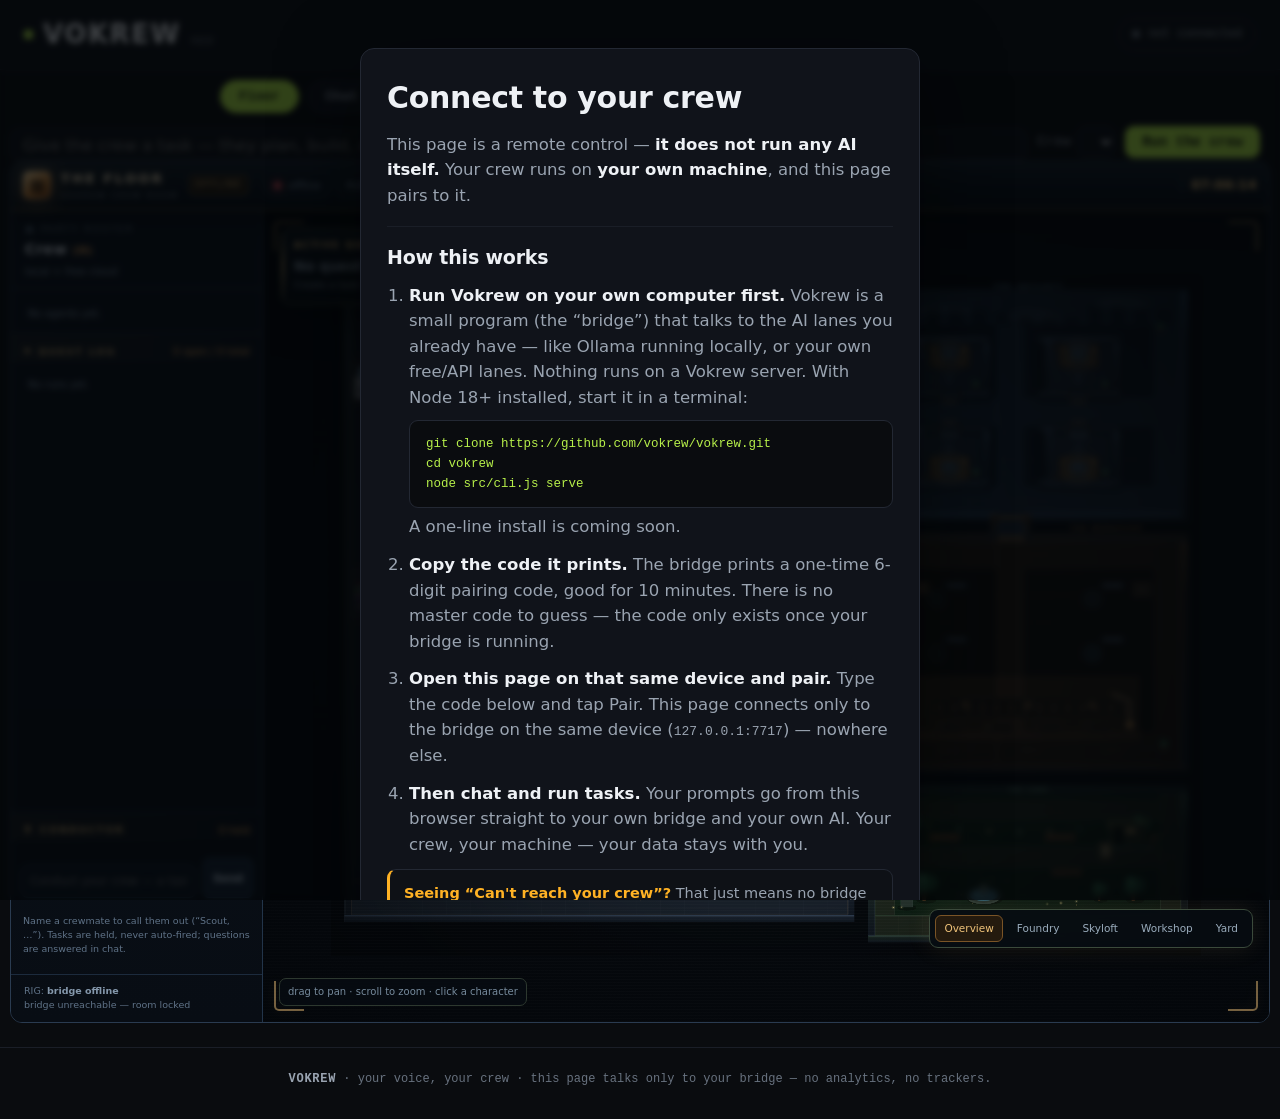
==== commit 4f7842ba: "Phase 2 Stage 2: conductor bar, transcript and holds markup + styles in the Floor sidebar" ====
--- a/app/index.html
+++ b/app/index.html
@@ -145,6 +145,23 @@
           <div id="roster"></div>
           <div class="sideblock"><div class="lbl">⚑ QUEST LOG</div><div class="cnt" id="taskCount">0 open</div></div>
           <div id="tasklist"></div>
+          <!-- Phase 2 Stage 2: the text conductor — one input bar in
+               the Floor screen. Task instructions become holds (they
+               do NOT fire; Stage 3 adds approve/edit/dismiss) and
+               questions are answered over POST /chat (surface=chat).
+               The transcript + holds persist for the page session in
+               sessionStorage (run records stay bridge-bound). All
+               rendering lives in floor-adapter.js (renderConductor);
+               every entry traces to a typed instruction, a real chat
+               response stamp, or a real run record's verdict. -->
+          <div class="sideblock"><div class="lbl">🎙 CONDUCTOR</div><div class="cnt" id="holdCount">0 held</div></div>
+          <div id="conductorLog" aria-live="polite"></div>
+          <div id="holdList"></div>
+          <form id="conductorForm">
+            <input id="conductorInput" type="text" placeholder="Conduct your crew — a task, or a question…" autocomplete="off" />
+            <button class="btn primary small" id="conductorSend" type="submit">Send</button>
+          </form>
+          <p class="conductor-hint">Name a crewmate to call them out (“Scout, …”). Tasks are held, never auto-fired; questions are answered in chat.</p>
           <div class="sidefoot">
             <div>RIG: <b id="rigFoot">checking…</b></div>
             <div id="floorFoot">live bridge · stage 3</div>
--- a/app/floor.css
+++ b/app/floor.css
@@ -128,6 +128,43 @@
 #floorRoot .pill.blocked_budget {color:#f0c47d;border-color:#6f5428;background:#241b0d}
 #floorRoot .pill.pending {color:#f0c47d;border-color:#6f5428;background:#241b0d}
 #floorRoot .pill.paused {color:#a7b5c5;border-color:#3a4b60;background:#121b26}
+/* Phase 2 Stage 2: the text conductor (transcript + holds + bar),
+   rendered by floor-adapter.js from session state + real bridge
+   responses. Entries are a log, not chrome: small, dense, honest. */
+#floorRoot #conductorLog {overflow-y:auto;padding:7px 9px 4px;display:flex;flex-direction:column;gap:4px;
+    flex:0 1 auto;max-height:190px;min-height:0}
+#floorRoot .clog {padding:6px 8px;border-radius:7px;border:1px solid #192838;background:#0c1520;
+    font-size:10.5px;line-height:1.45;color:#c9d8e8;overflow-wrap:anywhere}
+#floorRoot .clog .ctime {color:var(--dim2);font-size:9px;margin-right:5px;font-variant-numeric:tabular-nums}
+#floorRoot .clog .ctag {display:inline-block;font-size:8.5px;font-weight:800;letter-spacing:.07em;
+    padding:0 5px;border-radius:8px;border:1px solid #30465e;color:#9fb3c8;margin-right:5px;vertical-align:1px}
+#floorRoot .clog-say {border-color:#22364c;background:#0e1a29}
+#floorRoot .clog-say .ctag {color:#b9dcf1;border-color:#33506c}
+#floorRoot .clog-hold {border-color:#6f5428;background:#1d1608}
+#floorRoot .clog-hold .ctag {color:#f0c47d;border-color:#6f5428}
+#floorRoot .clog-flag {border-color:#79343b;background:#251013;color:#ffb9be}
+#floorRoot .clog-flag .ctag {color:#ff9aa1;border-color:#79343b}
+#floorRoot .clog-reply {border-color:#1f6a49;background:#0c241b}
+#floorRoot .clog-reply .ctag {color:#63e6a5;border-color:#1f6a49}
+#floorRoot .clog-reply .cstamp {display:block;margin-top:3px;font-size:9.5px;color:#81d9ad}
+#floorRoot .clog-reply .ctext {white-space:pre-wrap}
+#floorRoot .clog-verdict {border-color:#245b42;background:#0b1c15}
+#floorRoot .clog-verdict .ctag {color:#7bd6a7;border-color:#245b42}
+#floorRoot .clog-verdict.bad {border-color:#79343b;background:#251013}
+#floorRoot .clog-verdict.bad .ctag {color:#ff9aa1;border-color:#79343b}
+#floorRoot .clog-error {border-color:#79343b;background:#251013;color:#ffb9be}
+#floorRoot .clog-note {border-style:dashed;color:var(--dim)}
+#floorRoot #holdList {display:flex;flex-direction:column;gap:4px;padding:2px 9px 6px;flex:0 0 auto}
+#floorRoot #holdList:empty {padding:0 9px}
+#floorRoot .holdrow {padding:6px 8px;border-radius:7px;border:1px dashed #6f5428;background:#171106;
+    font-size:10.5px;line-height:1.45;color:#e8d9bd;overflow-wrap:anywhere}
+#floorRoot .holdrow .hseat {display:block;font-size:9px;font-weight:800;letter-spacing:.07em;color:#f0c47d}
+#floorRoot #conductorForm {display:flex;gap:6px;padding:6px 9px 2px;flex:0 0 auto}
+#floorRoot #conductorInput {flex:1;min-width:0;background:#0a131e;border:1px solid #263b52;border-radius:8px;
+    color:#e8f1fa;font-size:11.5px;padding:7px 9px}
+#floorRoot #conductorInput:focus {outline:none;border-color:#41607e}
+#floorRoot #conductorInput:disabled {opacity:.5}
+#floorRoot .conductor-hint {padding:4px 12px 8px;font-size:9.5px;color:var(--dim2);line-height:1.5;flex:0 0 auto}
 #floorRoot .sidefoot {border-top:1px solid #1c2b3d;padding:9px 13px;font-size:9.5px;color:var(--dim2);line-height:1.5}
 #floorRoot .sidefoot b {color:var(--dim)}
 #floorRoot .sidefoot .stamp {color:#81d9ad}
@@ -167,6 +204,12 @@
 #floorRoot .sec h3 .right {margin-left:auto;font-size:9px;letter-spacing:0;text-transform:none}
 #floorRoot .memrow {font-size:10.5px;color:#bdcbd9;line-height:1.45;padding:5px 0;border-bottom:1px dashed #1a2a3c}
 #floorRoot .memrow .when {color:#5f7287;font-size:8.5px;margin-right:5px}
+/* Phase 2 Stage 1: dossier rows in the focus panel (identity / today
+   key-values + the structured stamp history). */
+#floorRoot .drow {display:flex;justify-content:space-between;gap:10px;padding:4px 0;border-bottom:1px dashed #1a2a3c;font-size:10.5px}
+#floorRoot .drow .dk {color:#5f7287;font-size:9px;letter-spacing:.08em;text-transform:uppercase;padding-top:1px;white-space:nowrap}
+#floorRoot .drow .dv {color:#d7e1ec;text-align:right;word-break:break-word}
+#floorRoot .histrow {font-size:10.5px;color:#bdcbd9;line-height:1.45;padding:5px 0;border-bottom:1px dashed #1a2a3c;word-break:break-word}
 #floorRoot .inline {display:flex;gap:5px;margin-top:7px}
 #floorRoot .inline input, #floorRoot .inline textarea {flex:1;min-width:0}
 #floorRoot input, #floorRoot textarea, #floorRoot select {background:#08111a;border:1px solid #263b52;border-radius:6px;padding:6px 7px;outline:none}
@@ -382,6 +425,7 @@
   #floorRoot .topstat { padding-left:6px; gap:4px; font-size:9.5px; }
   #floorRoot #questtracker { width:min(280px, calc(100% - 20px)); left:10px; top:10px; }
   #floorRoot #viewbar { bottom:12px; right:8px; }
+  #floorRoot #hint { left:8px; bottom:54px; }
   #floorRoot .panel { width:calc(100% - 16px); right:8px; top:58px; }
   #floorCardBody { max-height:44dvh; }
 }
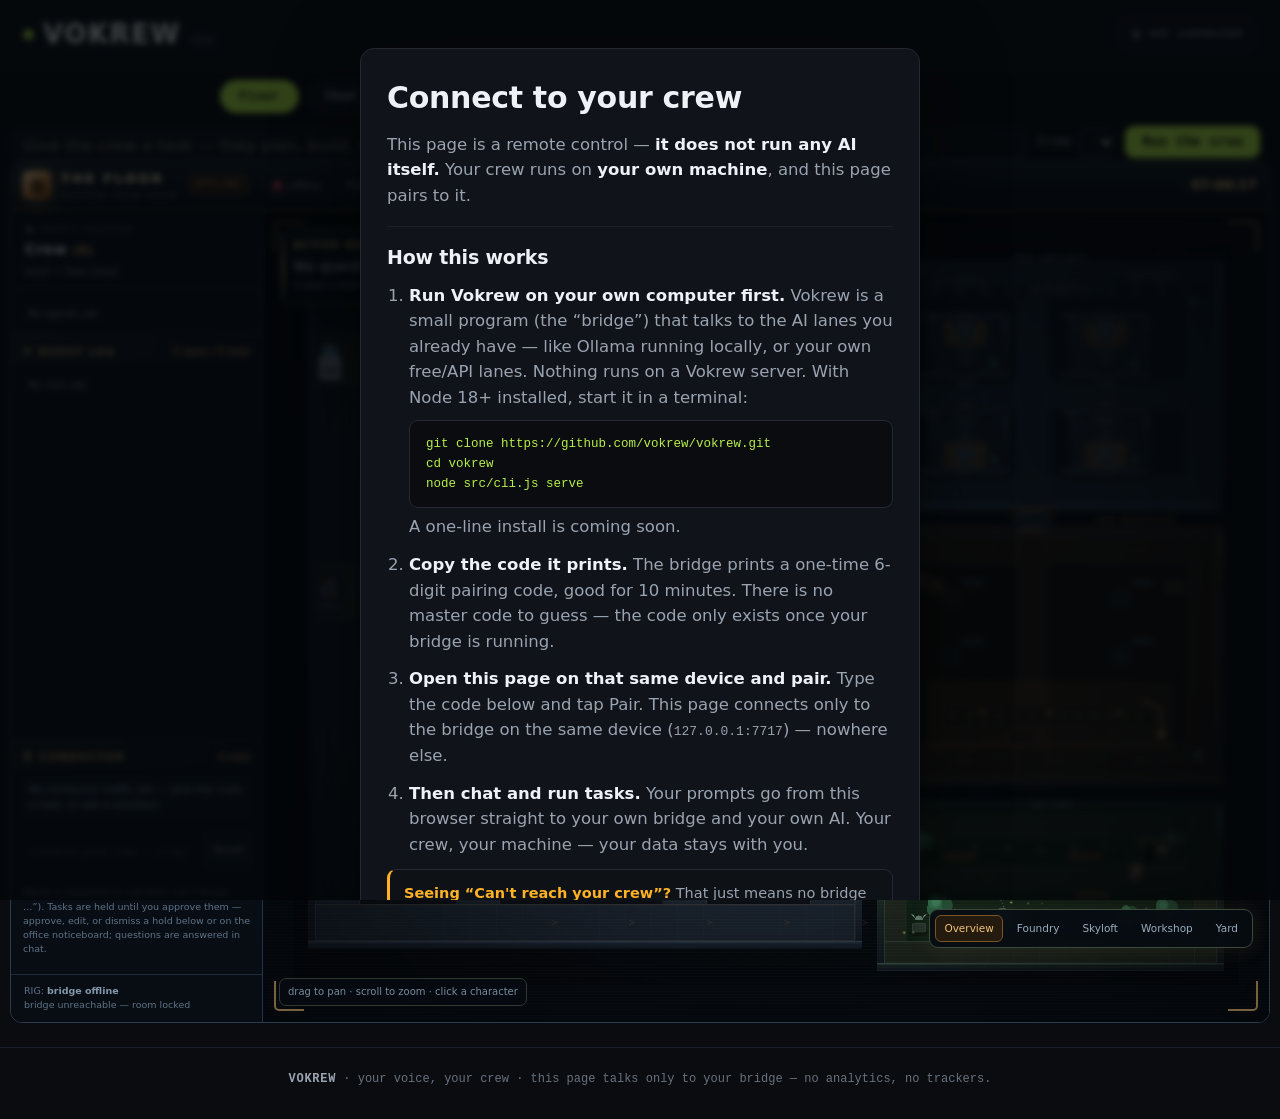
==== commit d9263b5c: "Phase 2 Stage 3: actionable holds — approve/edit/dismiss cards (sidebar + office noticeboard), top-b" ====
--- a/app/index.html
+++ b/app/index.html
@@ -132,6 +132,10 @@
           <div class="topstat hideSm"><span class="dot" id="connDot"></span><span id="floorStatus">connecting</span></div>
           <div class="topstat hideSm" id="runStat">RUNS <b id="runCount">0</b></div>
           <div class="topstat" id="budgetWrap"><span class="resicon">⚡</span>CALLS TODAY <b id="budgetStatus">—</b></div>
+          <!-- Phase 2 Stage 3: the top bar carries at most the real
+               pending-hold count (a badge fed by the adapter's hold
+               state — never stamps, never progress). -->
+          <div class="topstat" id="holdStat"><span class="resicon">📌</span>HOLDS <b id="holdBadge">0</b></div>
           <div class="spacer"></div>
           <div class="clock" id="clock">--:--:--</div>
         </div>
@@ -147,13 +151,17 @@
           <div id="tasklist"></div>
           <!-- Phase 2 Stage 2: the text conductor — one input bar in
                the Floor screen. Task instructions become holds (they
-               do NOT fire; Stage 3 adds approve/edit/dismiss) and
-               questions are answered over POST /chat (surface=chat).
-               The transcript + holds persist for the page session in
-               sessionStorage (run records stay bridge-bound). All
-               rendering lives in floor-adapter.js (renderConductor);
-               every entry traces to a typed instruction, a real chat
-               response stamp, or a real run record's verdict. -->
+               do NOT fire on their own) and questions are answered
+               over POST /chat (surface=chat). Phase 2 Stage 3: holds
+               are actionable here and on the office noticeboard —
+               approve fires the run, edit rewrites the task in
+               place, dismiss clears it; a run the reviewer did not
+               approve offers retry-as-hold. The transcript + holds
+               persist for the page session in sessionStorage (run
+               records stay bridge-bound). All rendering lives in
+               floor-adapter.js (renderConductor); every entry traces
+               to a typed instruction, a real chat response stamp, or
+               a real run record's verdict. -->
           <div class="sideblock"><div class="lbl">🎙 CONDUCTOR</div><div class="cnt" id="holdCount">0 held</div></div>
           <div id="conductorLog" aria-live="polite"></div>
           <div id="holdList"></div>
@@ -161,7 +169,7 @@
             <input id="conductorInput" type="text" placeholder="Conduct your crew — a task, or a question…" autocomplete="off" />
             <button class="btn primary small" id="conductorSend" type="submit">Send</button>
           </form>
-          <p class="conductor-hint">Name a crewmate to call them out (“Scout, …”). Tasks are held, never auto-fired; questions are answered in chat.</p>
+          <p class="conductor-hint">Name a crewmate to call them out (“Scout, …”). Tasks are held until you approve them — approve, edit, or dismiss a hold below or on the office noticeboard; questions are answered in chat.</p>
           <div class="sidefoot">
             <div>RIG: <b id="rigFoot">checking…</b></div>
             <div id="floorFoot">live bridge · stage 3</div>
@@ -178,6 +186,16 @@
             <div class="mmhead"><span>SECTOR MAP</span><span id="mmCoords">0 · 0</span></div>
             <canvas id="mini" width="220" height="172"></canvas>
             <div class="mmlegend"><i class="you"></i>crew <i class="here"></i>view</div>
+          </div>
+          <!-- Phase 2 Stage 3: the office noticeboard — held
+               instructions rendered as cards in the room (the same
+               holds, the same actions as the sidebar list; rendered
+               by floor-adapter.js, visible only while holds are
+               pending). A hold is an instruction, not a run: no
+               stamps, no verdict, no progress live here. -->
+          <div id="noticeboard" class="hudpanel hidden">
+            <div class="nbhead"><span>📌 NOTICEBOARD</span><span id="nbCount">0 held</span></div>
+            <div id="nbList"></div>
           </div>
           <div id="viewbar">
             <button data-view="overview" class="on">Overview</button>
@@ -201,6 +219,11 @@
             <div id="floorCardBody" class="hidden">
               <button class="btn ghost small" id="floorCardClose" type="button">Close</button>
               <div class="verdict" id="floorCardVerdict"></div>
+              <!-- Phase 2 Stage 3: a settled run the reviewer did
+                   not approve (or that failed) offers retry-as-hold;
+                   the adapter shows this only for such a run and
+                   only until the offer is taken. -->
+              <button class="btn amber small hidden" id="floorCardRetry" type="button">↩ Retry as hold</button>
               <div class="stage-block"><h3>Plan</h3><pre id="floorCardPlan"></pre></div>
               <div class="stage-block"><h3>Work</h3><pre id="floorCardWork"></pre></div>
               <div class="stage-block"><h3>Review</h3><pre id="floorCardReview"></pre></div>
--- a/app/floor.css
+++ b/app/floor.css
@@ -159,6 +159,40 @@
 #floorRoot .holdrow {padding:6px 8px;border-radius:7px;border:1px dashed #6f5428;background:#171106;
     font-size:10.5px;line-height:1.45;color:#e8d9bd;overflow-wrap:anywhere}
 #floorRoot .holdrow .hseat {display:block;font-size:9px;font-weight:800;letter-spacing:.07em;color:#f0c47d}
+/* Phase 2 Stage 3: holds are actionable cards — the same card in
+   the sidebar list and on the office noticeboard in the room —
+   plus the top-bar badge and the retry-as-hold offers. A card
+   shows an instruction and its actions, never run data. */
+#floorRoot #holdBadge {color:var(--amber)}
+#floorRoot .holdrow .htext, #floorRoot .nbcard .htext {display:block}
+#floorRoot .hactions {display:flex;gap:5px;margin-top:6px;flex-wrap:wrap}
+#floorRoot .hbtn {border:1px solid #3d5a74;background:#122334;color:#cfe2f2;border-radius:6px;
+    padding:3px 9px;font-size:10px;font-weight:650;cursor:pointer}
+#floorRoot .hbtn:hover {border-color:#5b84a8;background:#183047}
+#floorRoot .hbtn.go {border-color:#8a6430;background:#2b1f10;color:#f3c28e}
+#floorRoot .hbtn.go:hover {background:#3a2a14}
+#floorRoot .holdedit {display:block;width:100%;margin-top:5px;background:#0a131e;border:1px solid #41607e;
+    border-radius:7px;color:#e8f1fa;font-size:11px;line-height:1.45;padding:6px 8px;resize:vertical}
+#floorRoot .holdrow.stale, #floorRoot .nbcard.stale {border-color:#44586e;border-style:solid;background:#10161d;color:#93a7bb}
+#floorRoot .holdrow.stale .hseat, #floorRoot .nbcard.stale .hseat {color:#8fa6bd}
+#floorRoot .hstale {display:block;margin-top:4px;font-size:9.5px;color:#e8a0a6;line-height:1.45}
+#floorRoot #noticeboard {position:absolute;z-index:22;top:18px;right:16px;width:302px;
+    max-height:calc(100% - 120px);overflow-y:auto;padding:10px 12px 11px;border-radius:9px}
+#floorRoot #noticeboard .nbhead {display:flex;justify-content:space-between;align-items:center;
+    font-size:9.5px;letter-spacing:.17em;color:var(--dim2);font-weight:700;margin-bottom:7px}
+#floorRoot #noticeboard .nbhead span:last-child {color:var(--amber);letter-spacing:.05em}
+#floorRoot #nbList {display:flex;flex-direction:column;gap:5px}
+#floorRoot .nbcard {padding:6px 8px;border-radius:7px;border:1px dashed #6f5428;background:rgba(23,17,6,.92);
+    font-size:10.5px;line-height:1.45;color:#e8d9bd;overflow-wrap:anywhere}
+#floorRoot .nbcard .hseat {display:block;font-size:9px;font-weight:800;letter-spacing:.07em;color:#f0c47d}
+#floorRoot .clog-fired {border-color:#33506c;background:#0e1a29}
+#floorRoot .clog-fired .ctag {color:#b9dcf1;border-color:#33506c}
+#floorRoot .clog-note2 {border-color:#30465e;background:#0d1622;color:#a9bfd4}
+#floorRoot .clog-note2 .ctag {color:#9fb3c8;border-color:#30465e}
+#floorRoot .cretry {display:inline-block;margin-left:8px;border:1px solid #8a6430;background:#2b1f10;
+    color:#f3c28e;border-radius:6px;padding:2px 8px;font-size:9.5px;font-weight:700;cursor:pointer;vertical-align:1px}
+#floorRoot .cretry:hover {background:#3a2a14}
+#floorCardRetry {margin:2px 0 10px}
 #floorRoot #conductorForm {display:flex;gap:6px;padding:6px 9px 2px;flex:0 0 auto}
 #floorRoot #conductorInput {flex:1;min-width:0;background:#0a131e;border:1px solid #263b52;border-radius:8px;
     color:#e8f1fa;font-size:11.5px;padding:7px 9px}
@@ -424,6 +458,7 @@
   #floorRoot .clock { font-size:11px; padding-left:6px; }
   #floorRoot .topstat { padding-left:6px; gap:4px; font-size:9.5px; }
   #floorRoot #questtracker { width:min(280px, calc(100% - 20px)); left:10px; top:10px; }
+  #floorRoot #noticeboard { width:min(262px, calc(100% - 20px)); right:10px; top:10px; max-height:calc(100% - 76px); }
   #floorRoot #viewbar { bottom:12px; right:8px; }
   #floorRoot #hint { left:8px; bottom:54px; }
   #floorRoot .panel { width:calc(100% - 16px); right:8px; top:58px; }
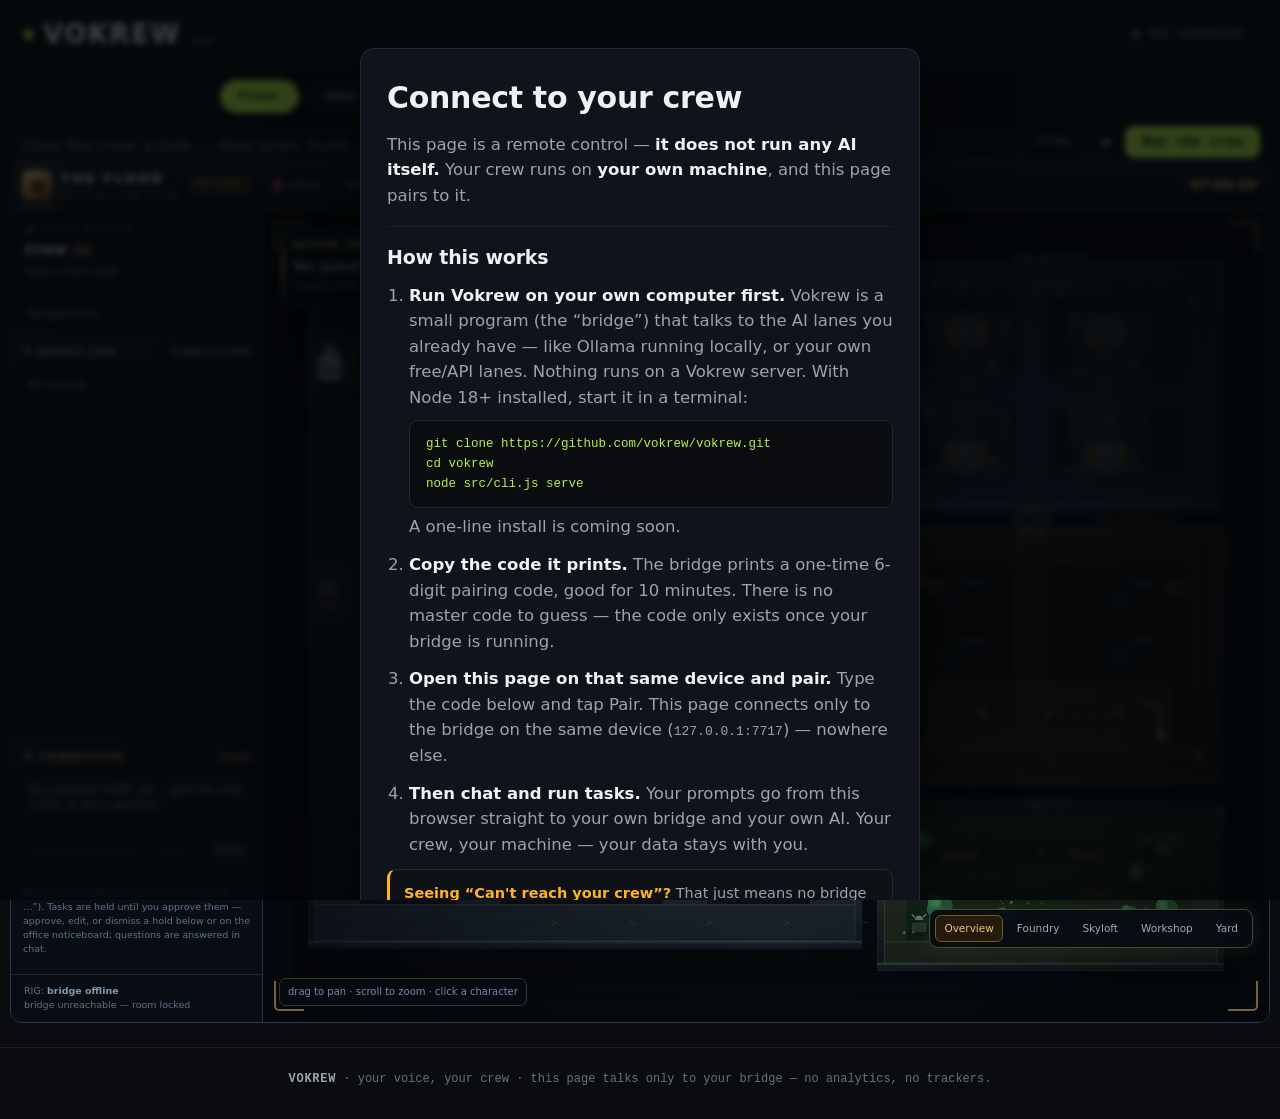
==== commit 1d796ca6: "Phase 2 Stage 3 gate run 2 fixes: phone top-bar badge label yields (clock overflow), evaluator takes" ====
--- a/app/index.html
+++ b/app/index.html
@@ -135,7 +135,7 @@
           <!-- Phase 2 Stage 3: the top bar carries at most the real
                pending-hold count (a badge fed by the adapter's hold
                state — never stamps, never progress). -->
-          <div class="topstat" id="holdStat"><span class="resicon">📌</span>HOLDS <b id="holdBadge">0</b></div>
+          <div class="topstat" id="holdStat"><span class="resicon">📌</span><span class="tb-label">HOLDS</span> <b id="holdBadge">0</b></div>
           <div class="spacer"></div>
           <div class="clock" id="clock">--:--:--</div>
         </div>
--- a/app/floor.css
+++ b/app/floor.css
@@ -459,6 +459,10 @@
   #floorRoot .topstat { padding-left:6px; gap:4px; font-size:9.5px; }
   #floorRoot #questtracker { width:min(280px, calc(100% - 20px)); left:10px; top:10px; }
   #floorRoot #noticeboard { width:min(262px, calc(100% - 20px)); right:10px; top:10px; max-height:calc(100% - 76px); }
+  /* The holds badge keeps its count at phone width; the word
+     yields so the room clock is not pushed off the bar (the same
+     shedding the bar already does for its tagline + phase chip). */
+  #floorRoot #holdStat .tb-label { display:none; }
   #floorRoot #viewbar { bottom:12px; right:8px; }
   #floorRoot #hint { left:8px; bottom:54px; }
   #floorRoot .panel { width:calc(100% - 16px); right:8px; top:58px; }
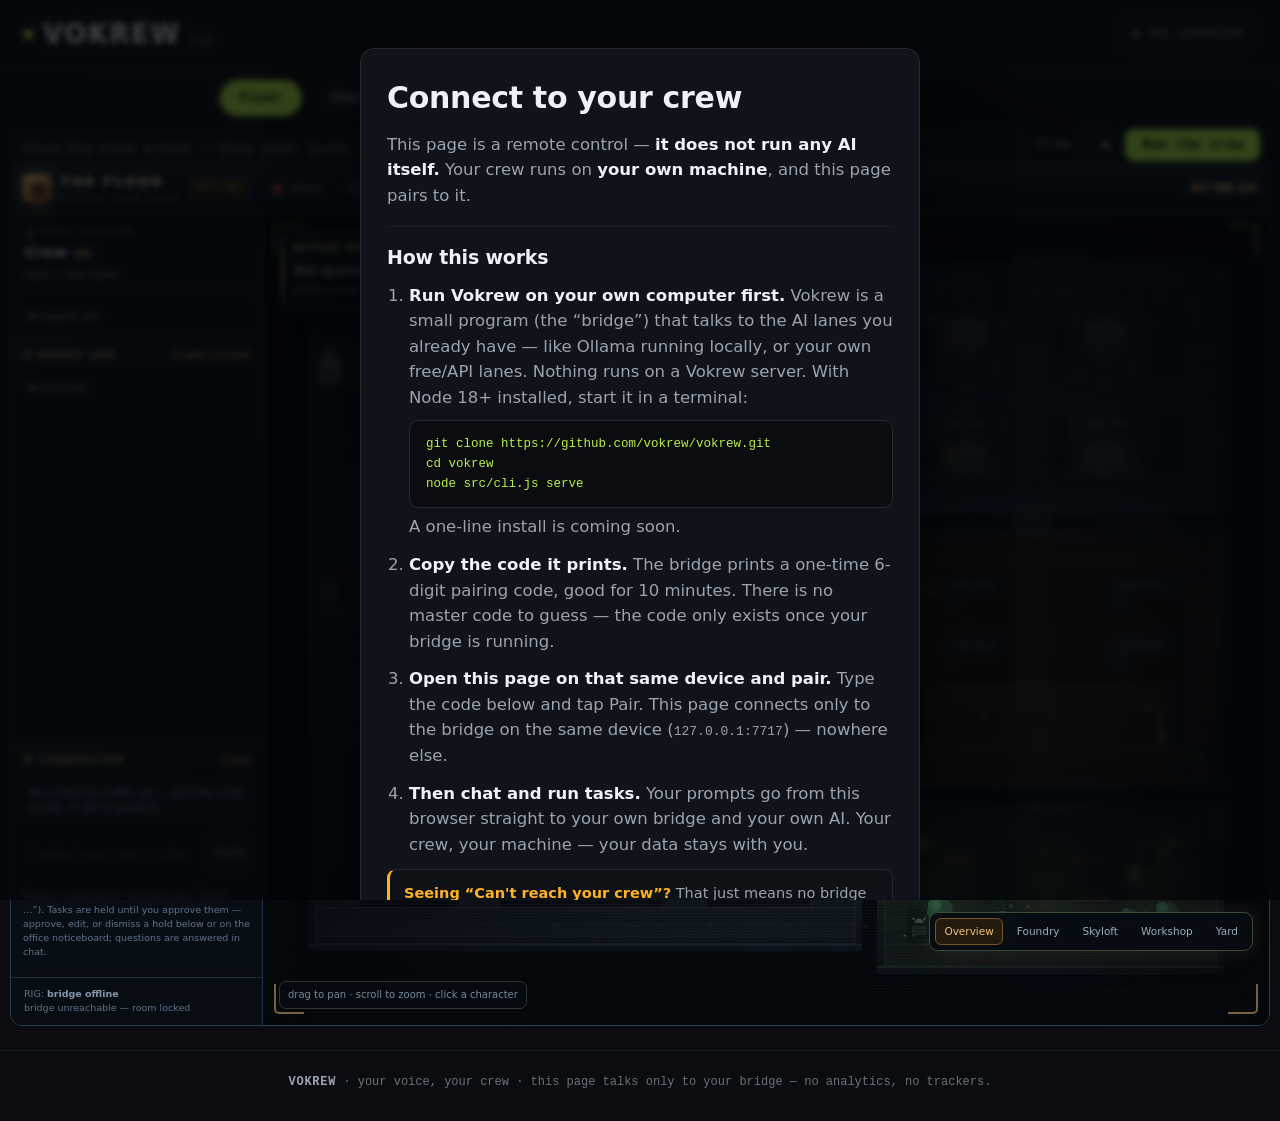
==== commit 82101b0f: "AAA look pass (KC): layered room lighting, procedural grain/weave, legible world type, markdown run " ====
--- a/app/index.html
+++ b/app/index.html
@@ -224,9 +224,13 @@
                    the adapter shows this only for such a run and
                    only until the offer is taken. -->
               <button class="btn amber small hidden" id="floorCardRetry" type="button">↩ Retry as hold</button>
-              <div class="stage-block"><h3>Plan</h3><pre id="floorCardPlan"></pre></div>
-              <div class="stage-block"><h3>Work</h3><pre id="floorCardWork"></pre></div>
-              <div class="stage-block"><h3>Review</h3><pre id="floorCardReview"></pre></div>
+              <!-- AAA LOOK PASS (KC): Plan/Work/Review render lane
+                   markdown as formatted text (G-3) — panes are .md
+                   divs filled by floor-adapter.js setMd(); Stamps
+                   stay a raw <pre> ledger. -->
+              <div class="stage-block"><h3>Plan</h3><div class="md" id="floorCardPlan"></div></div>
+              <div class="stage-block"><h3>Work</h3><div class="md" id="floorCardWork"></div></div>
+              <div class="stage-block"><h3>Review</h3><div class="md" id="floorCardReview"></div></div>
               <div class="stage-block"><h3>Stamps</h3><pre class="stamps" id="floorCardStamps"></pre></div>
             </div>
           </div>
--- a/app/app.css
+++ b/app/app.css
@@ -22,7 +22,14 @@
 * { box-sizing: border-box; }
 html { color-scheme: dark; }
 body {
-  margin: 0; background: var(--bg); color: var(--ink);
+  margin: 0; color: var(--ink);
+  /* AAA LOOK PASS (KC): the shell sits in the same lit world as the
+     room — two faint colour washes over the base instead of a flat
+     void behind every view. */
+  background:
+    radial-gradient(1100px 520px at 12% -6%, rgba(183, 240, 74, 0.05), transparent 60%),
+    radial-gradient(940px 500px at 96% -2%, rgba(99, 179, 255, 0.05), transparent 55%),
+    var(--bg);
   font-family: var(--sans); font-size: 16.5px; line-height: 1.55;
   -webkit-font-smoothing: antialiased;
 }
@@ -176,6 +183,39 @@
 }
 .stage-block pre.stamps { color: var(--mut); font-size: 12px; }
 
+/* ---------- rendered lane markdown (AAA LOOK PASS, KC — G-3) ----------
+   Plan/Work/Review panes are .md divs filled by the adapter's
+   escape-first renderer; they carry the same panel chrome as the
+   old <pre> panes so the card reads as one object. */
+.stage-block .md {
+  background: var(--panel); border: 1px solid var(--line-soft);
+  border-radius: 10px; padding: 14px 16px; margin: 0; color: var(--ink);
+  font-size: 14.5px; line-height: 1.62; overflow-wrap: break-word;
+}
+.md p { margin: 0 0 8px; }
+.md p:last-child { margin-bottom: 0; }
+.md strong { color: #fff; }
+.md code {
+  font-family: var(--mono); font-size: 12.5px;
+  background: var(--bg); border: 1px solid var(--line-soft);
+  border-radius: 5px; padding: 0 4px;
+}
+.md pre.mdcode {
+  background: var(--bg); border: 1px solid var(--line-soft);
+  border-radius: 8px; padding: 10px 12px; margin: 0 0 8px;
+  font-family: var(--mono); font-size: 12.5px; line-height: 1.55;
+  white-space: pre; overflow-x: auto; color: var(--ink);
+}
+.md ul, .md ol { margin: 0 0 8px; padding-left: 20px; }
+.md li { margin: 3px 0; }
+.md h4, .md h5, .md h6 { margin: 10px 0 5px; font-size: 14.5px; color: var(--ink); }
+.md h4:first-child, .md h5:first-child, .md h6:first-child { margin-top: 0; }
+.md hr { border: 0; border-top: 1px solid var(--line-soft); margin: 10px 0; }
+.md blockquote {
+  margin: 0 0 8px; padding: 2px 0 2px 12px;
+  border-left: 3px solid var(--line); color: var(--mut);
+}
+
 /* ---------- budget ---------- */
 .budget-grid { display: grid; grid-template-columns: 1fr 1fr; gap: 16px; }
 .budget-grid h3 { margin: 0 0 14px; font-size: 17px; }
@@ -226,3 +266,16 @@
 body.floor-on .topbar { position: static; }
 body.floor-on main { padding-top: 10px; padding-bottom: 24px; }
 body.floor-on .tabs { margin-bottom: 10px; }
+
+/* ---------- AAA LOOK PASS (KC): one type language, tightened ----------
+   Shell views (Chat / Budget / Crew / run card) share one hierarchy:
+   section labels carry the muted tone at a readable size, verdicts
+   and card titles step up a notch, message text gets air. */
+.tab { font-size: 14px; padding: 9px 19px; }
+.msg .who { font-size: 11.5px; }
+.msg .text { line-height: 1.62; padding: 13px 16px; }
+.verdict { font-size: 16px; }
+.stage-block h3, .section-title { color: var(--mut); font-size: 12.5px; }
+.crew-card h4, .lane-card h4 { font-size: 17px; }
+.budget-grid h3 { font-size: 18px; }
+.lane-row .lane-head { font-size: 13px; }
--- a/app/floor.css
+++ b/app/floor.css
@@ -468,3 +468,28 @@
   #floorRoot .panel { width:calc(100% - 16px); right:8px; top:58px; }
   #floorCardBody { max-height:44dvh; }
 }
+
+/* =====================================================================
+   AAA LOOK PASS (KC, 2026-10-27): the room's chrome gets the same
+   finish as the lit world — run card panes cap like the old <pre>
+   panes, the card's own headings take the room's amber rule, roster
+   names and the quest title step up, and the sector map sits in a
+   deeper glass well.
+   ===================================================================== */
+#floorRoot #floorCardBody .stage-block .md {
+  max-height: 190px; overflow-y: auto;
+  background: #0b141f; border-color: #22374d; color: #dbe7f3;
+  font-size: 13.5px; line-height: 1.6;
+}
+#floorRoot #floorCardBody .verdict { font-size: 16px; letter-spacing: .01em; }
+#floorRoot #floorCardBody .stage-block h3 {
+  color: #e8a45c; border-bottom: 1px solid #22374d; padding-bottom: 4px;
+}
+#floorRoot #floorCardBody .md code { background: #060d15; border-color: #22374d; }
+#floorRoot #floorCardBody .md pre.mdcode { background: #060d15; border-color: #22374d; }
+#floorRoot .aname { font-size: 12.5px; }
+#floorRoot .qtitle { font-size: 14.5px; }
+#floorRoot #minimapWrap {
+  box-shadow: 0 18px 48px rgba(0, 0, 0, .62), inset 0 0 0 1px rgba(240, 195, 122, .07);
+}
+#floorRoot #mini { border-color: #31453a; }
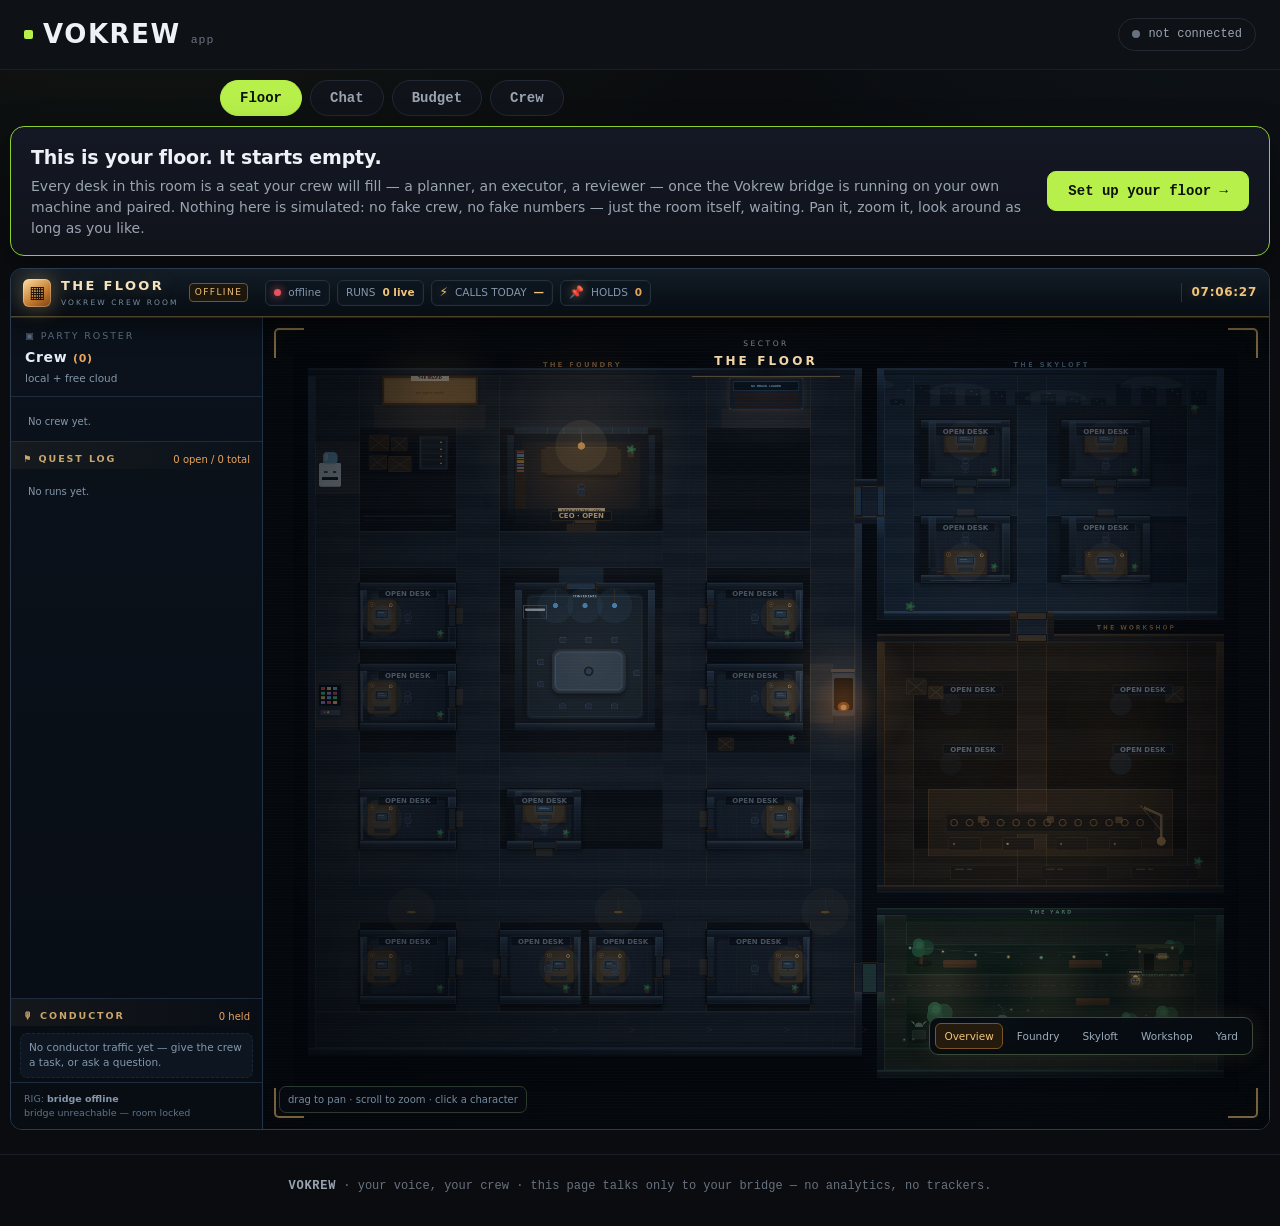
==== commit df63df74: "Empty-floor shell: unpaired visitors land on the empty Floor, setup becomes an expanding tab (KC) Th" ====
--- a/app/index.html
+++ b/app/index.html
@@ -18,11 +18,17 @@
 </header>
 
 <main>
-  <!-- ============ CONNECT — the door (Stage 3) ============
-       Rendered as a fixed overlay: the locked Floor room stays visible
-       behind it (dimmed) until pairing succeeds. -->
-  <section id="connectScreen" class="screen">
+  <!-- ============ CONNECT — the setup card ============
+       The pairing flow itself, unchanged since Stage 3 (same fields,
+       same POST /pair contract). Its PRESENTATION changed with the
+       empty-floor shell (KC, 2026-10-27): it no longer drops over
+       the room on load. It stays collapsed behind the shell's
+       "Set up your floor" tab and expands only when the visitor
+       opens it — or when app.js raises it with a message the user
+       must act on (invalid pairing, bridge died mid-session). -->
+  <section id="connectScreen" class="screen hidden">
     <div class="card connect-card">
+      <button class="connect-close" id="connectClose" type="button" aria-label="Close setup and go back to the floor">✕</button>
       <h1>Connect to your crew</h1>
       <p class="lede">This page is a remote control — <strong>it does not run any AI itself.</strong>
         Your crew runs on <strong>your own machine</strong>, and this page pairs to it.</p>
@@ -71,9 +77,12 @@
   </section>
 
   <!-- ============ APP SHELL ============
-       Stage 3: the shell always renders. The Floor is the home screen;
-       unpaired, the connect screen above becomes a door over the locked
-       room (spec §3 "the door"). -->
+       The shell always renders. The Floor is the home screen.
+       Unpaired, the Floor is the EMPTY-FLOOR SHELL (KC, 2026-10-27):
+       the real room with no crew and no data, labeled by the shell
+       banner — the setup card stays collapsed until the visitor
+       opens it. (Stage 3's forced door over the room is retired;
+       the locked-room state underneath never changed.) -->
   <section id="appShell" class="screen">
     <nav class="tabs" role="tablist">
       <button class="tab active" data-screen="floor" type="button">Floor</button>
@@ -118,6 +127,24 @@
     <!-- Floor (Phase 1 — the crew room; Stage 2: live bridge data via
          floor-adapter.js; Stage 3: the default post-pair screen) -->
     <div id="screen-floor" class="tab-screen">
+      <!-- EMPTY-FLOOR SHELL banner (KC, 2026-10-27): visible only in
+           body.shell-mode (unpaired — app.js owns the class). It
+           labels the empty room for what it is and carries the
+           setup tab: a collapsed, clickable card-opener. Expanding
+           it opens the connect card above; the pairing mechanics
+           inside that card are untouched. The run form and the
+           conductor form are hidden in shell mode (nothing can run
+           until a crew exists) — see app.css. -->
+      <div id="shellBanner">
+        <div class="shell-banner-text">
+          <h2>This is your floor. It starts empty.</h2>
+          <p>Every desk in this room is a seat your crew will fill — a planner, an executor,
+            a reviewer — once the Vokrew bridge is running on your own machine and paired.
+            Nothing here is simulated: no fake crew, no fake numbers — just the room itself, waiting.
+            Pan it, zoom it, look around as long as you like.</p>
+        </div>
+        <button class="btn primary" id="setupTab" type="button" aria-expanded="false" aria-controls="connectScreen">Set up your floor →</button>
+      </div>
       <form id="floorRunForm">
         <input id="floorRunTask" type="text" placeholder="Give the crew a task — they plan, build, and review it live in the room…" autocomplete="off" />
         <label class="floor-crew-pick">Crew
--- a/app/app.css
+++ b/app/app.css
@@ -93,9 +93,11 @@
 pre { white-space: pre-wrap; word-wrap: break-word; font-family: var(--mono); font-size: 13.5px; line-height: 1.6; }
 
 /* ---------- connect ---------- */
-/* Stage 3: the connect screen is a door over the locked room — a fixed
-   overlay with a translucent backdrop, so the (empty, OFFLINE) Floor
-   stays visible behind the pairing card until the bridge answers. */
+/* The connect card is a fixed overlay with a translucent backdrop.
+   Stage 3 raised it as a forced door on every unpaired load; the
+   empty-floor shell (KC, 2026-10-27) keeps it collapsed until the
+   visitor opens the setup tab — or a message raises it. The locked
+   (empty, OFFLINE) Floor stays visible behind it either way. */
 #connectScreen {
   position: fixed; inset: 0; z-index: 90; overflow-y: auto;
   background: rgba(4, 6, 9, 0.74);
@@ -103,7 +105,41 @@
   padding: 24px 16px 48px;
 }
 body.door-open { overflow: hidden; }
-.connect-card { max-width: 560px; margin: 24px auto 0; box-shadow: 0 24px 80px rgba(0, 0, 0, 0.55); }
+.connect-card { position: relative; max-width: 560px; margin: 24px auto 0; box-shadow: 0 24px 80px rgba(0, 0, 0, 0.55); }
+.connect-close {
+  position: absolute; top: 12px; right: 12px;
+  width: 32px; height: 32px; border-radius: 8px; cursor: pointer;
+  background: transparent; border: 1px solid var(--line); color: var(--mut);
+  font-size: 14px; line-height: 1;
+}
+.connect-close:hover { color: var(--ink); border-color: var(--dim); }
+
+/* ---------- empty-floor shell (KC, 2026-10-27) ----------
+   Shell mode = the page holds no pairing token (app.js owns the
+   body class). The Floor renders as the empty shell: the banner
+   labels it and carries the setup tab; the run form, the conductor
+   form and its hint, and the quest-tracker HUD wait for a crew —
+   in the shell none of them could do anything honest. Paired, the
+   class is gone and every rule below simply stops applying. */
+#shellBanner { display: none; }
+body.shell-mode #shellBanner {
+  display: flex; align-items: center; gap: 16px 22px; flex-wrap: wrap;
+  background: linear-gradient(180deg, var(--panel-2), var(--panel));
+  border: 1px solid var(--lime-deep); border-radius: 14px;
+  padding: 16px 20px; margin: 0 0 12px;
+  box-shadow: 0 10px 34px rgba(0, 0, 0, 0.35);
+}
+.shell-banner-text { flex: 1 1 420px; min-width: 240px; }
+.shell-banner-text h2 { margin: 0 0 4px; font-size: 19px; font-weight: 900; letter-spacing: -0.01em; }
+.shell-banner-text p { margin: 0; color: var(--mut); font-size: 14px; line-height: 1.5; }
+#setupTab { flex: 0 0 auto; }
+body.shell-mode #floorRunForm,
+body.shell-mode #conductorForm,
+body.shell-mode .conductor-hint,
+body.shell-mode #questtracker { display: none !important; }
+@media (max-width: 640px) {
+  #setupTab { width: 100%; }
+}
 .connect-card h1 { margin: 0 0 10px; font-size: 30px; font-weight: 900; letter-spacing: -0.01em; }
 .lede { color: var(--mut); margin: 0 0 14px; }
 .lede strong { color: var(--ink); }
--- a/app/floor.css
+++ b/app/floor.css
@@ -493,3 +493,10 @@
   box-shadow: 0 18px 48px rgba(0, 0, 0, .62), inset 0 0 0 1px rgba(240, 195, 122, .07);
 }
 #floorRoot #mini { border-color: #31453a; }
+/* Pre-existing wart, fixed in passing: at phone width the centered
+   sector tag ghosted behind the quest tracker card (visible in the
+   Stage 4 phone captures). The tracker + viewbar carry the context
+   at this size, so the tag yields — desktop is untouched. */
+@media (max-width: 720px) {
+  #floorRoot #zonetag { display: none; }
+}
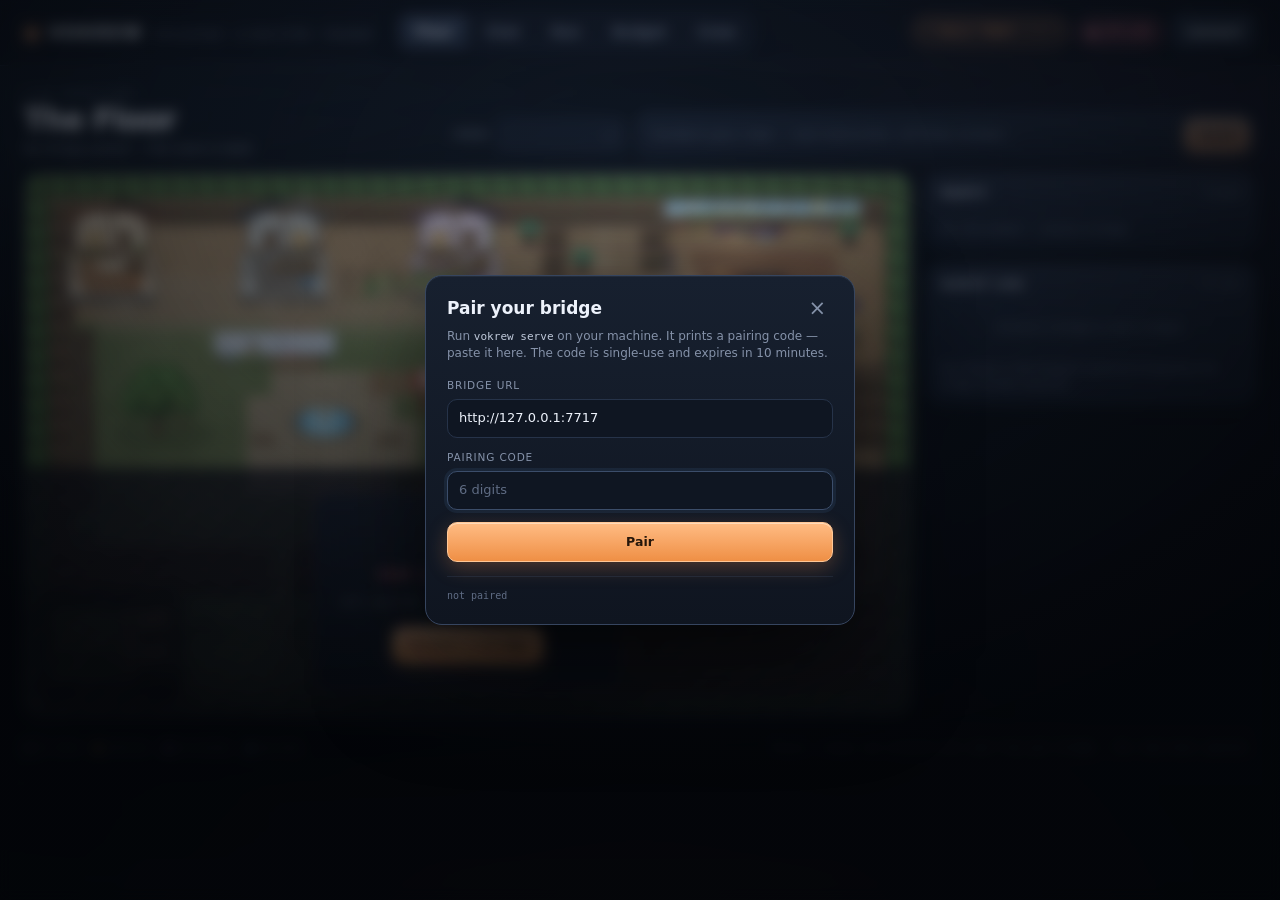
==== commit 16a64b06: "Ship the village: promote ds-app (DeepSeek AAA + KC passes 1-3) to live /app" ====
--- a/app/index.html
+++ b/app/index.html
@@ -1,279 +1,389 @@
-<!doctype html>
+<!DOCTYPE html>
 <html lang="en">
 <head>
 <meta charset="utf-8" />
 <meta name="viewport" content="width=device-width, initial-scale=1" />
-<title>Vokrew — App</title>
-<meta name="description" content="Drive your own local Vokrew crew from the browser. The page is the remote control; your machine is the engine." />
-<link rel="stylesheet" href="app.css" />
-<link rel="stylesheet" href="floor.css" />
+<title>Vokrew — the floor</title>
+<meta name="description" content="One prompt. A crew of AIs. Checked before it ships. Pair your local bridge and watch the crew work." />
+<link rel="icon" href="data:image/svg+xml,%3Csvg xmlns='http://www.w3.org/2000/svg' viewBox='0 0 32 32'%3E%3Crect width='32' height='32' rx='8' fill='%23111723'/%3E%3Cpath d='M16 6l8 10-8 10-8-10z' fill='%23ffa05c'/%3E%3C/svg%3E" />
+<link rel="stylesheet" href="./styles.css" />
 </head>
 <body>
-<header class="topbar">
-  <div class="wordmark"><span class="dot"></span>VOKREW<small>app</small></div>
-  <div class="topbar-right">
-    <span class="status-pill" id="statusPill"><span class="pulse" id="statusDot"></span><span id="statusText">not connected</span></span>
-    <button class="btn ghost hidden" id="disconnectBtn" type="button">Disconnect</button>
+<div class="app">
+
+  <header class="topbar">
+    <div class="brand">
+      <span class="mark" aria-hidden="true">◈</span>
+      <span class="wordmark">VOKREW</span>
+      <span class="tagline">one prompt · a crew of AIs · checked</span>
+    </div>
+
+    <nav class="tabs" id="tabs" aria-label="Views">
+      <button class="tab active" data-tab="floor" type="button">Floor</button>
+      <button class="tab" data-tab="chat" type="button">Chat</button>
+      <button class="tab" data-tab="run" type="button">Run</button>
+      <button class="tab" data-tab="budget" type="button">Budget</button>
+      <button class="tab" data-tab="crew" type="button">Crew</button>
+    </nav>
+
+    <div class="topbar-right">
+      <span class="pill budget" id="budgetPill" title="Calls served today, from GET /budget">⚡ CALLS TODAY — / —</span>
+      <span class="pill status" id="bridgeStatus" data-state="offline">
+        <span class="dot" aria-hidden="true"></span><span id="bridgeStatusText">OFFLINE</span>
+      </span>
+      <button class="icon-btn" id="connectBtn" type="button" title="Connect a bridge">connect</button>
+    </div>
+  </header>
+
+  <main class="views">
+
+    <!-- ───────────────────────────── FLOOR ───────────────────────────── -->
+    <section class="view active" id="view-floor" data-view="floor">
+      <div class="floor-toolbar">
+        <div class="floor-title">
+          <p class="eyebrow">LIVE OPERATIONS</p>
+          <h1>The Floor</h1>
+          <p class="sub" id="floorSub">No bridge paired — the room is dark.</p>
+        </div>
+
+        <div class="floor-tools">
+          <label class="crew-pick">
+            <span>Crew</span>
+            <select id="crewSelect" aria-label="Active crew"></select>
+          </label>
+          <form class="conduct" id="conductForm" autocomplete="off">
+            <input id="conductInput" type="text" placeholder="Conduct your crew — one instruction, all three answer…" aria-label="Instruction for the crew" disabled />
+            <button class="btn primary" id="conductBtn" type="submit" disabled>Send</button>
+          </form>
+        </div>
+      </div>
+
+      <div class="floor-grid">
+        <div class="room-wrap" id="roomWrap">
+          <canvas id="floorCanvas" width="1296" height="792" aria-label="The floor: a top-down village green with your crew at their home spots"></canvas>
+
+          <div class="room-overlay live" id="liveBanner" hidden>
+            <span class="live-dot" aria-hidden="true"></span>
+            <span id="liveText">working</span>
+            <span class="live-spend" id="liveSpend"></span>
+          </div>
+
+          <div class="room-overlay locked" id="roomLocked">
+            <div class="lock-inner">
+              <span class="lock-icon" aria-hidden="true">⌁</span>
+              <strong>ROOM LOCKED · OFFLINE</strong>
+              <p id="lockText">Pair a bridge to seat your crew. Nothing is shown that the bridge did not report.</p>
+              <button class="btn primary" id="lockConnect" type="button">Connect a bridge</button>
+            </div>
+          </div>
+
+          <div class="minimap-wrap" aria-hidden="true">
+            <canvas id="minimap" width="176" height="108"></canvas>
+            <span class="minimap-label">village map</span>
+          </div>
+
+          <div class="focus-panel" id="focusPanel" hidden>
+            <button class="focus-close" id="focusClose" type="button" aria-label="Close focus panel">×</button>
+            <div class="focus-head">
+              <span class="palette-dot" id="focusDot"></span>
+              <div>
+                <strong id="focusName">—</strong>
+                <span class="focus-role" id="focusRole">—</span>
+              </div>
+            </div>
+            <dl class="focus-grid">
+              <dt>stage</dt><dd id="focusStage">—</dd>
+              <dt>lane</dt><dd id="focusLane">—</dd>
+              <dt>model</dt><dd id="focusModel">—</dd>
+              <dt>calls today</dt><dd id="focusCalls">—</dd>
+              <dt>stamps</dt><dd id="focusStampCount">—</dd>
+            </dl>
+            <div class="focus-history" id="focusHistory"></div>
+          </div>
+        </div>
+
+        <aside class="rails">
+          <section class="rail" aria-labelledby="rosterTitle">
+            <header class="rail-head">
+              <h2 id="rosterTitle">Party</h2>
+              <span class="rail-meta" id="rosterMeta">—</span>
+            </header>
+            <div class="roster" id="roster"></div>
+          </section>
+
+          <section class="rail" aria-labelledby="questTitle">
+            <header class="rail-head">
+              <h2 id="questTitle">Quest log</h2>
+              <span class="rail-meta" id="questMeta">0 runs</span>
+            </header>
+            <div class="quest" id="questLog"></div>
+            <p class="rail-note" id="questNote"></p>
+          </section>
+
+          <section class="rail" id="conductPanel" aria-labelledby="conductTitle" hidden>
+            <header class="rail-head">
+              <h2 id="conductTitle">Conduct transcript</h2>
+              <span class="rail-meta" id="conductMeta">—</span>
+            </header>
+            <div class="conduct-parts" id="conductParts"></div>
+          </section>
+        </aside>
+      </div>
+
+      <footer class="floor-foot">
+        <div class="legend" aria-hidden="true">
+          <span><i class="legend-dot idle"></i>at desk</span>
+          <span><i class="legend-dot working"></i>working</span>
+          <span><i class="legend-dot reviewing"></i>reviewing</span>
+          <span><i class="legend-dot walking"></i>walking</span>
+        </div>
+        <p>Phases, stamps and verdicts are read from your bridge — the room never guesses.</p>
+      </footer>
+    </section>
+
+    <!-- ───────────────────────────── CHAT ───────────────────────────── -->
+    <section class="view" id="view-chat" data-view="chat">
+      <div class="panel-page">
+        <header class="page-head">
+          <div>
+            <p class="eyebrow">CONVERSATION · CHAT SURFACE</p>
+            <h1>Chat</h1>
+            <p class="sub">The executor answers. Flip review on and the reviewer checks it — every turn stamped.</p>
+          </div>
+          <div class="page-badges">
+            <span class="pill subtle"><span class="glyph" aria-hidden="true">⌁</span> separate ledger</span>
+          </div>
+        </header>
+
+        <div class="page-split chat-split">
+          <div class="chat-box surface-card">
+            <div class="chat-log" id="chatLog" aria-live="polite">
+              <div class="chat-empty">
+                <span class="empty-mark" aria-hidden="true">◈</span>
+                <strong>Ask the crew anything.</strong>
+                <p>The executor answers from your bridge. Turn review on and the reviewer checks the turn before it lands.</p>
+                <div class="prompt-chips" aria-label="Suggested prompts">
+                  <button class="prompt-chip" type="button" data-prompt="What can you do in one short answer?">What can you do?</button>
+                  <button class="prompt-chip" type="button" data-prompt="Summarize the last run in one sentence.">Summarize the last run</button>
+                  <button class="prompt-chip" type="button" data-prompt="Draft a three-step plan for a small fix.">Draft a plan</button>
+                </div>
+              </div>
+            </div>
+            <form class="chat-compose" id="chatForm" autocomplete="off">
+              <textarea id="chatInput" rows="1" placeholder="Ask your crew…" aria-label="Chat message"></textarea>
+              <button class="btn primary" id="chatSend" type="submit">Send</button>
+            </form>
+            <p class="hint" id="chatHint">Chat calls are counted on the chat surface — separate from coding runs.</p>
+          </div>
+
+          <aside class="side-rail">
+            <section class="side-card">
+              <header class="side-head">
+                <h2>Review</h2>
+                <span class="side-meta">on demand</span>
+              </header>
+              <label class="switch switch-card">
+                <span>review every turn</span>
+                <input type="checkbox" id="chatVerify" />
+              </label>
+              <p class="side-copy">With review on, the reviewer checks the executor's answer and the verdict lands with the reply.</p>
+            </section>
+
+            <section class="side-card">
+              <header class="side-head">
+                <h2>Surface</h2>
+                <span class="side-meta" id="chatSurfaceMeta">chat</span>
+              </header>
+              <dl class="side-stats">
+                <div><dt>calls today</dt><dd id="chatCalls">—</dd></div>
+                <div><dt>seated crew</dt><dd id="chatCrew">—</dd></div>
+                <div><dt>session</dt><dd id="chatSessionId">new</dd></div>
+              </dl>
+            </section>
+
+            <section class="side-card">
+              <header class="side-head"><h2>How a turn lands</h2></header>
+              <ol class="side-steps">
+                <li><span>01</span><p>The executor answers from the bridge.</p></li>
+                <li><span>02</span><p>The reviewer checks it, when review is on.</p></li>
+                <li><span>03</span><p>Verdict and stamps arrive with the reply.</p></li>
+              </ol>
+            </section>
+          </aside>
+        </div>
+      </div>
+    </section>
+
+    <!-- ───────────────────────────── RUN ───────────────────────────── -->
+    <section class="view" id="view-run" data-view="run">
+      <div class="panel-page">
+        <header class="page-head">
+          <div>
+            <p class="eyebrow">CHAIN · ONE TASK, THREE ROLES</p>
+            <h1>Run a task</h1>
+            <p class="sub">Planner frames it, executor does it, reviewer checks it. Stamps come from the bridge.</p>
+          </div>
+          <div class="page-badges">
+            <span class="pill subtle"><span class="glyph" aria-hidden="true">⟐</span> 3 roles · 1 verdict</span>
+          </div>
+        </header>
+
+        <div class="page-split run-split">
+          <form class="run-form surface-card" id="runForm" autocomplete="off">
+            <label class="field grow">
+              <span>Task</span>
+              <textarea id="runTask" rows="4" placeholder="e.g. add a retry with backoff to the fetch helper"></textarea>
+            </label>
+            <div class="prompt-chips run-prompts" aria-label="Suggested tasks">
+              <button class="prompt-chip" type="button" data-task="Add a retry with backoff to the fetch helper.">Retry with backoff</button>
+              <button class="prompt-chip" type="button" data-task="Write a one-paragraph README for this project.">Write a README</button>
+              <button class="prompt-chip" type="button" data-task="Find one edge case in the current plan and fix it.">Find an edge case</button>
+            </div>
+            <div class="field-row">
+              <label class="field">
+                <span>Surface</span>
+                <select id="runSurface">
+                  <option value="coding">coding</option>
+                  <option value="chat">chat</option>
+                </select>
+              </label>
+              <label class="field">
+                <span>Workspace <em>optional</em></span>
+                <input id="runWorkspace" type="text" placeholder="/path/to/project" />
+              </label>
+              <button class="btn primary" id="runBtn" type="submit">Run chain</button>
+            </div>
+            <p class="hint" id="runHint">No run in flight.</p>
+          </form>
+
+          <aside class="side-rail">
+            <section class="side-card chain-card">
+              <header class="side-head">
+                <h2>The chain</h2>
+                <span class="side-meta" id="chainMeta">3 roles</span>
+              </header>
+              <div class="chain-roles" id="chainRoles"></div>
+              <p class="side-copy">One served call per stage. Failed and capped attempts never advance the room.</p>
+            </section>
+
+            <section class="side-card">
+              <header class="side-head">
+                <h2>Counted in calls</h2>
+                <span class="side-meta">not tokens</span>
+              </header>
+              <p class="side-copy">The header pill is the bridge's own ledger. A run adds one call for every stage that actually served.</p>
+            </section>
+          </aside>
+        </div>
+
+        <div class="run-live" id="runLive" hidden>
+          <div class="phase-track" id="phaseTrack">
+            <span class="phase" data-phase="planner">plan</span>
+            <span class="phase" data-phase="executor">work</span>
+            <span class="phase" data-phase="reviewer">review</span>
+          </div>
+          <p class="hint" id="runPhaseText"></p>
+        </div>
+
+        <article class="run-card inline" id="runResult" hidden></article>
+      </div>
+    </section>
+
+    <!-- ───────────────────────────── BUDGET ───────────────────────────── -->
+    <section class="view" id="view-budget" data-view="budget">
+      <div class="panel-page">
+        <header class="page-head">
+          <div>
+            <p class="eyebrow">LEDGER · CALLS, NOT TOKENS</p>
+            <h1>Budget</h1>
+            <p class="sub">Budgets are counted in calls per lane per day — never tokens.</p>
+          </div>
+          <div class="page-badges">
+            <span class="pill subtle" id="budgetDay">day —</span>
+            <button class="btn" id="budgetRefresh" type="button">Refresh</button>
+          </div>
+        </header>
+        <div class="budget-summary" id="budgetSummary"></div>
+        <div class="surface-card ledger-card">
+          <header class="ledger-head">
+            <div>
+              <h2>Lane ledger</h2>
+              <p class="side-copy">Every served call, read from the bridge. Caps are never invented.</p>
+            </div>
+            <span class="chip" id="budgetSurface">coding</span>
+          </header>
+          <div class="table-wrap">
+            <table class="budget-table">
+              <thead><tr><th>lane</th><th>used today</th><th>cap</th><th>remaining</th></tr></thead>
+              <tbody id="budgetRows"></tbody>
+            </table>
+          </div>
+        </div>
+        <p class="rail-note" id="budgetNote"></p>
+      </div>
+    </section>
+
+    <!-- ───────────────────────────── CREW ───────────────────────────── -->
+    <section class="view" id="view-crew" data-view="crew">
+      <div class="panel-page">
+        <header class="page-head">
+          <div>
+            <p class="eyebrow">ROSTER · BRIDGE CREWS</p>
+            <h1>Crew</h1>
+            <p class="sub">Crews live on your bridge. The room seats whichever crew is active.</p>
+          </div>
+          <div class="page-badges">
+            <label class="crew-pick">
+              <span>Active crew</span>
+              <select id="crewSelectPage" aria-label="Active crew"></select>
+            </label>
+          </div>
+        </header>
+        <div class="crew-grid" id="crewGrid"></div>
+        <p class="rail-note" id="crewNote"></p>
+      </div>
+    </section>
+  </main>
+</div>
+
+<!-- ───────────────────────────── PAIRING ───────────────────────────── -->
+<div class="modal" id="pairModal" hidden>
+  <div class="modal-card narrow" role="dialog" aria-modal="true" aria-labelledby="pairTitle">
+    <header class="modal-head">
+      <h2 id="pairTitle">Pair your bridge</h2>
+      <button class="modal-close" id="pairClose" type="button" aria-label="Close">×</button>
+    </header>
+    <p class="modal-sub">Run <code>vokrew serve</code> on your machine. It prints a pairing code — paste it here. The code is single-use and expires in 10 minutes.</p>
+    <form class="pair-form" id="pairForm" autocomplete="off">
+      <label class="field">
+        <span>Bridge URL</span>
+        <input id="pairUrl" type="text" value="http://127.0.0.1:7717" spellcheck="false" />
+      </label>
+      <label class="field">
+        <span>Pairing code</span>
+        <input id="pairCode" type="text" inputmode="numeric" placeholder="6 digits" maxlength="12" spellcheck="false" />
+      </label>
+      <p class="error" id="pairError" hidden></p>
+      <button class="btn primary wide" id="pairBtn" type="submit">Pair</button>
+    </form>
+    <div class="pair-foot">
+      <span id="pairFootState">not paired</span>
+      <button class="linkish" id="forgetBtn" type="button" hidden>forget pairing</button>
+    </div>
   </div>
-</header>
-
-<main>
-  <!-- ============ CONNECT — the setup card ============
-       The pairing flow itself, unchanged since Stage 3 (same fields,
-       same POST /pair contract). Its PRESENTATION changed with the
-       empty-floor shell (KC, 2026-10-27): it no longer drops over
-       the room on load. It stays collapsed behind the shell's
-       "Set up your floor" tab and expands only when the visitor
-       opens it — or when app.js raises it with a message the user
-       must act on (invalid pairing, bridge died mid-session). -->
-  <section id="connectScreen" class="screen hidden">
-    <div class="card connect-card">
-      <button class="connect-close" id="connectClose" type="button" aria-label="Close setup and go back to the floor">✕</button>
-      <h1>Connect to your crew</h1>
-      <p class="lede">This page is a remote control — <strong>it does not run any AI itself.</strong>
-        Your crew runs on <strong>your own machine</strong>, and this page pairs to it.</p>
-
-      <div class="how" id="how">
-        <h2>How this works</h2>
-        <ol>
-          <li><strong>Run Vokrew on your own computer first.</strong> Vokrew is a small
-            program (the “bridge”) that talks to the AI lanes you already have — like
-            Ollama running locally, or your own free/API lanes. Nothing runs on a
-            Vokrew server. With Node 18+ installed, start it in a terminal:
-            <pre class="cmd">git clone https://github.com/vokrew/vokrew.git
-cd vokrew
-node src/cli.js serve</pre>
-            <span class="mut">A one-line install is coming soon.</span></li>
-          <li><strong>Copy the code it prints.</strong> The bridge prints a one-time
-            6-digit pairing code, good for 10 minutes. There is no master code to
-            guess — the code only exists once your bridge is running.</li>
-          <li><strong>Open this page on that same device and pair.</strong> Type the
-            code below and tap Pair. This page connects only to the bridge on the
-            same device (<span class="mono">127.0.0.1:7717</span>) — nowhere else.</li>
-          <li><strong>Then chat and run tasks.</strong> Your prompts go from this
-            browser straight to your own bridge and your own AI. Your crew, your
-            machine — your data stays with you.</li>
-        </ol>
-        <p class="reach-note"><strong>Seeing “Can't reach your crew”?</strong> That just
-          means no bridge is answering on this device yet — most often this page was
-          opened on a phone with nothing running on it. Start the bridge first, on
-          the device you want to use, then come back and pair.</p>
-      </div>
-
-      <form id="pairForm">
-        <label>Bridge URL
-          <input id="bridgeUrl" type="text" value="http://127.0.0.1:7717" spellcheck="false" autocomplete="off" />
-        </label>
-        <label>Pairing code
-          <input id="pairCode" type="text" inputmode="numeric" maxlength="6" placeholder="6 digits" spellcheck="false" autocomplete="off" />
-        </label>
-        <p class="error hidden" id="pairError"></p>
-        <button class="btn primary" id="pairBtn" type="submit">Pair</button>
-      </form>
-      <div class="demo-note">
-        <span class="tag">Hosted demo</span> coming soon — the live way in today is the bridge above, on your own machine.
-      </div>
-    </div>
-  </section>
-
-  <!-- ============ APP SHELL ============
-       The shell always renders. The Floor is the home screen.
-       Unpaired, the Floor is the EMPTY-FLOOR SHELL (KC, 2026-10-27):
-       the real room with no crew and no data, labeled by the shell
-       banner — the setup card stays collapsed until the visitor
-       opens it. (Stage 3's forced door over the room is retired;
-       the locked-room state underneath never changed.) -->
-  <section id="appShell" class="screen">
-    <nav class="tabs" role="tablist">
-      <button class="tab active" data-screen="floor" type="button">Floor</button>
-      <button class="tab" data-screen="chat" type="button">Chat</button>
-      <button class="tab" data-screen="budget" type="button">Budget</button>
-      <button class="tab" data-screen="crew" type="button">Crew</button>
-    </nav>
-
-    <!-- Chat -->
-    <div id="screen-chat" class="tab-screen hidden">
-      <div class="thread" id="chatThread"></div>
-      <form id="chatForm" class="composer">
-        <input id="chatInput" type="text" placeholder="Ask your crew…" autocomplete="off" />
-        <label class="verify-toggle"><input id="verifyToggle" type="checkbox" /> verify</label>
-        <button class="btn primary" id="chatSend" type="submit">Send</button>
-      </form>
-      <p class="hint">Verify sends the answer to a reviewer from a different model family. Tip: prefix a message with <code>!check </code> to verify just that one.</p>
-    </div>
-
-    <!-- Run tab folded into the Floor (Phase 2 Stage 0): the Floor's
-         own run form + settled run card carry the full stage text —
-         proven byte-equal to the bridge record by the Stage 0
-         evaluator before this tab was removed. -->
-
-    <!-- Budget -->
-    <div id="screen-budget" class="tab-screen hidden">
-      <div class="budget-grid">
-        <div class="card"><h3>Coding</h3><div id="budgetCoding"></div></div>
-        <div class="card"><h3>Chat</h3><div id="budgetChat"></div></div>
-      </div>
-      <p class="hint">Two budgets, kept separate on purpose — chat can never silently eat the coding budget. <button class="btn ghost small" id="budgetRefresh" type="button">Refresh</button></p>
-    </div>
-
-    <!-- Crew -->
-    <div id="screen-crew" class="tab-screen hidden">
-      <h3 class="section-title">Crews</h3>
-      <div id="crewList"></div>
-      <h3 class="section-title">Lanes</h3>
-      <div id="laneList"></div>
-    </div>
-
-    <!-- Floor (Phase 1 — the crew room; Stage 2: live bridge data via
-         floor-adapter.js; Stage 3: the default post-pair screen) -->
-    <div id="screen-floor" class="tab-screen">
-      <!-- EMPTY-FLOOR SHELL banner (KC, 2026-10-27): visible only in
-           body.shell-mode (unpaired — app.js owns the class). It
-           labels the empty room for what it is and carries the
-           setup tab: a collapsed, clickable card-opener. Expanding
-           it opens the connect card above; the pairing mechanics
-           inside that card are untouched. The run form and the
-           conductor form are hidden in shell mode (nothing can run
-           until a crew exists) — see app.css. -->
-      <div id="shellBanner">
-        <div class="shell-banner-text">
-          <h2>This is your floor. It starts empty.</h2>
-          <p>Every desk in this room is a seat your crew will fill — a planner, an executor,
-            a reviewer — once the Vokrew bridge is running on your own machine and paired.
-            Nothing here is simulated: no fake crew, no fake numbers — just the room itself, waiting.
-            Pan it, zoom it, look around as long as you like.</p>
-        </div>
-        <button class="btn primary" id="setupTab" type="button" aria-expanded="false" aria-controls="connectScreen">Set up your floor →</button>
-      </div>
-      <form id="floorRunForm">
-        <input id="floorRunTask" type="text" placeholder="Give the crew a task — they plan, build, and review it live in the room…" autocomplete="off" />
-        <label class="floor-crew-pick">Crew
-          <select id="floorRunCrew"></select>
-        </label>
-        <button class="btn primary" id="floorRunBtn" type="submit">Run the crew</button>
-        <span id="floorRunStatus" role="status"></span>
-      </form>
-      <div id="floorRoot">
-        <div id="top">
-          <div class="brand"><div class="mark">▦</div><div><div class="name">THE FLOOR</div><div class="tagline">VOKREW CREW ROOM</div></div><div class="phase" id="floorModeChip">CONNECTING</div></div>
-          <div class="topstat hideSm"><span class="dot" id="connDot"></span><span id="floorStatus">connecting</span></div>
-          <div class="topstat hideSm" id="runStat">RUNS <b id="runCount">0</b></div>
-          <div class="topstat" id="budgetWrap"><span class="resicon">⚡</span>CALLS TODAY <b id="budgetStatus">—</b></div>
-          <!-- Phase 2 Stage 3: the top bar carries at most the real
-               pending-hold count (a badge fed by the adapter's hold
-               state — never stamps, never progress). -->
-          <div class="topstat" id="holdStat"><span class="resicon">📌</span><span class="tb-label">HOLDS</span> <b id="holdBadge">0</b></div>
-          <div class="spacer"></div>
-          <div class="clock" id="clock">--:--:--</div>
-        </div>
-
-        <aside id="side">
-          <div class="sidehead">
-            <div class="kicker">▣ PARTY ROSTER</div>
-            <div class="title" id="crewTitle">Crew <span id="crewCount" style="color:var(--amber);font-size:11px"></span></div>
-            <div class="sub" id="crewSub">local + free cloud</div>
-          </div>
-          <div id="roster"></div>
-          <div class="sideblock"><div class="lbl">⚑ QUEST LOG</div><div class="cnt" id="taskCount">0 open</div></div>
-          <div id="tasklist"></div>
-          <!-- Phase 2 Stage 2: the text conductor — one input bar in
-               the Floor screen. Task instructions become holds (they
-               do NOT fire on their own) and questions are answered
-               over POST /chat (surface=chat). Phase 2 Stage 3: holds
-               are actionable here and on the office noticeboard —
-               approve fires the run, edit rewrites the task in
-               place, dismiss clears it; a run the reviewer did not
-               approve offers retry-as-hold. The transcript + holds
-               persist for the page session in sessionStorage (run
-               records stay bridge-bound). All rendering lives in
-               floor-adapter.js (renderConductor); every entry traces
-               to a typed instruction, a real chat response stamp, or
-               a real run record's verdict. -->
-          <div class="sideblock"><div class="lbl">🎙 CONDUCTOR</div><div class="cnt" id="holdCount">0 held</div></div>
-          <div id="conductorLog" aria-live="polite"></div>
-          <div id="holdList"></div>
-          <form id="conductorForm">
-            <input id="conductorInput" type="text" placeholder="Conduct your crew — a task, or a question…" autocomplete="off" />
-            <button class="btn primary small" id="conductorSend" type="submit">Send</button>
-          </form>
-          <p class="conductor-hint">Name a crewmate to call them out (“Scout, …”). Tasks are held until you approve them — approve, edit, or dismiss a hold below or on the office noticeboard; questions are answered in chat.</p>
-          <div class="sidefoot">
-            <div>RIG: <b id="rigFoot">checking…</b></div>
-            <div id="floorFoot">live bridge · stage 3</div>
-          </div>
-        </aside>
-
-        <div id="stage">
-          <canvas id="cv"></canvas>
-          <div id="hudfx"></div>
-          <div id="hudcorners"><i class="tl"></i><i class="tr"></i><i class="bl"></i><i class="br"></i></div>
-          <div id="zonetag"><span>SECTOR</span><b id="zoneName">THE FLOOR</b></div>
-          <div id="questtracker" class="hudpanel"></div>
-          <div id="minimapWrap" class="hudpanel">
-            <div class="mmhead"><span>SECTOR MAP</span><span id="mmCoords">0 · 0</span></div>
-            <canvas id="mini" width="220" height="172"></canvas>
-            <div class="mmlegend"><i class="you"></i>crew <i class="here"></i>view</div>
-          </div>
-          <!-- Phase 2 Stage 3: the office noticeboard — held
-               instructions rendered as cards in the room (the same
-               holds, the same actions as the sidebar list; rendered
-               by floor-adapter.js, visible only while holds are
-               pending). A hold is an instruction, not a run: no
-               stamps, no verdict, no progress live here. -->
-          <div id="noticeboard" class="hudpanel hidden">
-            <div class="nbhead"><span>📌 NOTICEBOARD</span><span id="nbCount">0 held</span></div>
-            <div id="nbList"></div>
-          </div>
-          <div id="viewbar">
-            <button data-view="overview" class="on">Overview</button>
-            <button data-view="foundry">Foundry</button>
-            <button data-view="skyloft">Skyloft</button>
-            <button data-view="workshop">Workshop</button>
-            <button data-view="yard">Yard</button>
-          </div>
-          <div id="hint">drag to pan · scroll to zoom · click a character</div>
-          <!-- Phase 2 Stage 0 (G-1): the run card lives INSIDE the room,
-               docked as a slim status strip over the stage's bottom edge.
-               During a run it shows phase + calls served and nothing
-               more; the full card is a panel that grows up from the
-               strip on click or on settle. The room is never pushed
-               down or covered by it (Phase 1 LOOK-GATE G-1). -->
-          <div id="floorRunCard" class="hidden">
-            <button id="floorCardStrip" type="button" aria-expanded="false">
-              <span id="floorStripText"></span>
-              <span id="floorStripCaret" aria-hidden="true">▸</span>
-            </button>
-            <div id="floorCardBody" class="hidden">
-              <button class="btn ghost small" id="floorCardClose" type="button">Close</button>
-              <div class="verdict" id="floorCardVerdict"></div>
-              <!-- Phase 2 Stage 3: a settled run the reviewer did
-                   not approve (or that failed) offers retry-as-hold;
-                   the adapter shows this only for such a run and
-                   only until the offer is taken. -->
-              <button class="btn amber small hidden" id="floorCardRetry" type="button">↩ Retry as hold</button>
-              <!-- AAA LOOK PASS (KC): Plan/Work/Review render lane
-                   markdown as formatted text (G-3) — panes are .md
-                   divs filled by floor-adapter.js setMd(); Stamps
-                   stay a raw <pre> ledger. -->
-              <div class="stage-block"><h3>Plan</h3><div class="md" id="floorCardPlan"></div></div>
-              <div class="stage-block"><h3>Work</h3><div class="md" id="floorCardWork"></div></div>
-              <div class="stage-block"><h3>Review</h3><div class="md" id="floorCardReview"></div></div>
-              <div class="stage-block"><h3>Stamps</h3><pre class="stamps" id="floorCardStamps"></pre></div>
-            </div>
-          </div>
-        </div>
-
-        <div id="focus" class="panel"></div>
-        <div id="toast"></div>
-      </div>
-    </div>
-  </section>
-</main>
-
-<footer class="foot">
-  <span>VOKREW</span> · your voice, your crew · this page talks only to your bridge — no analytics, no trackers.
-</footer>
-
-<script src="app.js"></script>
+</div>
+
+<!-- ───────────────────────────── RUN CARD ───────────────────────────── -->
+<div class="modal" id="runModal" hidden>
+  <div class="modal-card wide" role="dialog" aria-modal="true" aria-labelledby="runModalTitle">
+    <header class="modal-head">
+      <h2 id="runModalTitle">Run</h2>
+      <button class="modal-close" id="runClose" type="button" aria-label="Close">×</button>
+    </header>
+    <div id="runCardBody"></div>
+  </div>
+</div>
+
+<script type="module" src="./app.js"></script>
 </body>
 </html>
--- a/app/styles.css
+++ b/app/styles.css
@@ -0,0 +1,1423 @@
+/* Vokrew web face — the floor.
+   Night-studio palette: deep slate rooms, warm desk lamps, one accent per role. */
+
+:root {
+  --bg: #05070c;
+  --bg2: #090d15;
+  --panel: #0f1622;
+  --panel2: #141d2b;
+  --panel3: #1a2434;
+  --line: #263349;
+  --line-soft: #1b2536;
+  --ink: #edf2fb;
+  --ink2: #c0cadb;
+  --muted: #8592a9;
+  --faint: #5f6c84;
+  --sunset: #ffa05c;
+  --sunset-soft: rgba(255, 160, 92, .14);
+  --ocean: #64b5ff;
+  --ocean-soft: rgba(100, 181, 255, .14);
+  --violet: #bb95ff;
+  --violet-soft: rgba(187, 149, 255, .14);
+  --good: #5fd39b;
+  --good-soft: rgba(95, 211, 155, .13);
+  --warn: #ffcb6b;
+  --warn-soft: rgba(255, 203, 107, .13);
+  --bad: #ff7185;
+  --bad-soft: rgba(255, 113, 133, .13);
+  --radius: 16px;
+  --radius-sm: 11px;
+  --shadow: 0 28px 80px rgba(0, 0, 0, .58);
+  --glass: rgba(13, 19, 30, .72);
+  --hair: rgba(255, 255, 255, .055);
+  --mono: ui-monospace, "SF Mono", "JetBrains Mono", "Fira Code", Menlo, Consolas, monospace;
+  --sans: ui-sans-serif, system-ui, -apple-system, "Segoe UI", Inter, Roboto, "Helvetica Neue", Arial, sans-serif;
+}
+
+* { box-sizing: border-box; }
+
+html, body { height: 100%; }
+
+body {
+  margin: 0;
+  min-height: 100%;
+  background:
+    radial-gradient(1300px 760px at 8% -14%, rgba(100, 181, 255, .11), transparent 62%),
+    radial-gradient(1100px 680px at 102% -4%, rgba(187, 149, 255, .09), transparent 58%),
+    radial-gradient(1000px 760px at 50% 118%, rgba(255, 160, 92, .055), transparent 64%),
+    linear-gradient(180deg, #070b12 0%, #05070c 55%, #04060a 100%);
+  background-attachment: fixed;
+  color: var(--ink);
+  font-family: var(--sans);
+  font-size: 14px;
+  line-height: 1.45;
+  -webkit-font-smoothing: antialiased;
+  text-rendering: optimizeLegibility;
+  font-feature-settings: "kern" 1, "liga" 1, "cv11" 1;
+}
+
+/* a very quiet grid, so the page has depth without a visible pattern */
+body::before {
+  content: "";
+  position: fixed;
+  inset: 0;
+  z-index: 0;
+  pointer-events: none;
+  background-image:
+    linear-gradient(rgba(255, 255, 255, .016) 1px, transparent 1px),
+    linear-gradient(90deg, rgba(255, 255, 255, .016) 1px, transparent 1px);
+  background-size: 72px 72px;
+  mask-image: radial-gradient(1000px 700px at 50% 0%, #000 12%, transparent 78%);
+}
+
+.app { position: relative; z-index: 1; }
+
+h1, h2, h3, p { margin: 0; }
+button, input, textarea, select { font: inherit; color: inherit; }
+button { cursor: pointer; }
+code { font-family: var(--mono); font-size: .92em; color: var(--ink2); }
+[hidden] { display: none !important; }
+
+.app {
+  min-height: 100%;
+  display: flex;
+  flex-direction: column;
+}
+
+/* ── topbar ─────────────────────────────────────────────────────────────── */
+
+.topbar {
+  position: sticky;
+  top: 0;
+  z-index: 30;
+  display: flex;
+  align-items: center;
+  gap: 22px;
+  padding: 11px 22px;
+  background: linear-gradient(180deg, rgba(9, 13, 21, .92), rgba(8, 11, 18, .78));
+  backdrop-filter: blur(18px) saturate(1.25);
+  border-bottom: 1px solid var(--line-soft);
+  box-shadow: 0 12px 36px rgba(0, 0, 0, .28);
+}
+.topbar::after {
+  content: "";
+  position: absolute;
+  left: 0; right: 0; bottom: -1px;
+  height: 1px;
+  background: linear-gradient(90deg, transparent, rgba(100, 181, 255, .35), rgba(187, 149, 255, .26), rgba(255, 160, 92, .3), transparent);
+  opacity: .55;
+}
+
+.brand { display: flex; align-items: baseline; gap: 10px; min-width: 0; }
+.mark {
+  color: var(--sunset);
+  font-size: 20px;
+  line-height: 1;
+  transform: translateY(1px);
+  text-shadow: 0 0 16px rgba(255, 160, 92, .55);
+}
+.wordmark { font-weight: 800; letter-spacing: .17em; font-size: 15px; }
+.tagline {
+  color: var(--faint);
+  font-size: 11.5px;
+  letter-spacing: .02em;
+  white-space: nowrap;
+  overflow: hidden;
+  text-overflow: ellipsis;
+}
+
+.tabs {
+  display: flex;
+  gap: 2px;
+  padding: 3px;
+  background: rgba(15, 22, 34, .8);
+  border: 1px solid var(--line-soft);
+  border-radius: 13px;
+  box-shadow: inset 0 1px 0 rgba(255, 255, 255, .03), 0 8px 22px rgba(0, 0, 0, .22);
+}
+.tab {
+  border: 0;
+  background: transparent;
+  color: var(--muted);
+  padding: 7px 15px;
+  border-radius: 10px;
+  font-weight: 600;
+  font-size: 13px;
+  letter-spacing: .01em;
+  transition: color .15s, background .15s, box-shadow .15s;
+}
+.tab:hover { color: var(--ink2); background: rgba(255, 255, 255, .025); }
+.tab.active {
+  color: var(--ink);
+  background: linear-gradient(180deg, #253149, #1a2436);
+  box-shadow: inset 0 1px 0 rgba(255, 255, 255, .09), inset 0 0 0 1px rgba(130, 165, 220, .18), 0 4px 14px rgba(0, 0, 0, .32);
+}
+
+.topbar-right { margin-left: auto; display: flex; align-items: center; gap: 8px; min-width: 0; }
+
+.pill {
+  display: inline-flex;
+  align-items: center;
+  gap: 7px;
+  padding: 6px 11px;
+  border-radius: 999px;
+  border: 1px solid var(--line);
+  background: linear-gradient(180deg, rgba(22, 30, 45, .9), rgba(15, 22, 34, .9));
+  color: var(--ink2);
+  font-family: var(--mono);
+  font-size: 11px;
+  letter-spacing: .035em;
+  white-space: nowrap;
+  box-shadow: inset 0 1px 0 rgba(255, 255, 255, .03);
+}
+.pill.budget {
+  color: var(--sunset);
+  border-color: rgba(255, 160, 92, .34);
+  background: linear-gradient(180deg, rgba(255, 160, 92, .17), rgba(255, 160, 92, .07));
+  box-shadow: inset 0 1px 0 rgba(255, 220, 190, .08), 0 0 22px rgba(255, 160, 92, .07);
+}
+.pill.status .dot { width: 7px; height: 7px; border-radius: 50%; background: var(--faint); box-shadow: 0 0 0 3px rgba(127, 140, 163, .12); }
+.pill.status[data-state="live"] { color: var(--good); border-color: rgba(95, 211, 155, .32); background: var(--good-soft); }
+.pill.status[data-state="live"] .dot { background: var(--good); box-shadow: 0 0 0 3px rgba(95, 211, 155, .16); animation: pulse 2.4s infinite; }
+.pill.status[data-state="busy"] { color: var(--warn); border-color: rgba(255, 203, 107, .32); background: var(--warn-soft); }
+.pill.status[data-state="busy"] .dot { background: var(--warn); box-shadow: 0 0 0 3px rgba(255, 203, 107, .16); animation: pulse 1.4s infinite; }
+.pill.status[data-state="offline"] { color: var(--bad); border-color: rgba(255, 113, 133, .3); background: var(--bad-soft); }
+.pill.status[data-state="offline"] .dot { background: var(--bad); }
+
+@keyframes pulse { 0%, 100% { opacity: 1; } 50% { opacity: .35; } }
+
+.icon-btn, .btn {
+  border: 1px solid var(--line);
+  background: linear-gradient(180deg, rgba(28, 38, 55, .95), rgba(19, 27, 41, .95));
+  color: var(--ink2);
+  border-radius: 10px;
+  padding: 8px 13px;
+  font-weight: 600;
+  font-size: 12.5px;
+  letter-spacing: .005em;
+  cursor: pointer;
+  box-shadow: inset 0 1px 0 rgba(255, 255, 255, .045), 0 2px 8px rgba(0, 0, 0, .2);
+  transition: border-color .15s, background .15s, color .15s, transform .06s, box-shadow .15s;
+}
+.icon-btn:hover, .btn:hover {
+  border-color: #405370;
+  color: var(--ink);
+  background: linear-gradient(180deg, rgba(34, 46, 66, .98), rgba(24, 34, 50, .98));
+  box-shadow: inset 0 1px 0 rgba(255, 255, 255, .07), 0 6px 18px rgba(0, 0, 0, .28);
+}
+.icon-btn:focus-visible, .btn:focus-visible, .tab:focus-visible, .roster-card:focus-visible, .quest-row:focus-visible {
+  outline: 2px solid rgba(100, 181, 255, .55);
+  outline-offset: 2px;
+}
+.btn:active { transform: translateY(1px); box-shadow: inset 0 2px 6px rgba(0, 0, 0, .3); }
+.btn.primary {
+  background: linear-gradient(180deg, #ffbc84, #ef8f45);
+  border-color: #ffc796;
+  color: #26160a;
+  box-shadow: inset 0 1px 0 rgba(255, 245, 230, .55), 0 6px 20px rgba(255, 150, 80, .26);
+}
+.btn.primary:hover {
+  background: linear-gradient(180deg, #ffc795, #f79a52);
+  border-color: #ffd3ab;
+  color: #1e1106;
+  box-shadow: inset 0 1px 0 rgba(255, 250, 240, .65), 0 8px 26px rgba(255, 150, 80, .34);
+}
+.btn.wide { width: 100%; justify-content: center; padding: 10px 14px; }
+.btn:disabled, .icon-btn:disabled { opacity: .45; cursor: not-allowed; transform: none; }
+.linkish { background: none; border: 0; color: var(--muted); text-decoration: underline; text-underline-offset: 3px; padding: 0; font-size: 12px; }
+.linkish:hover { color: var(--ink2); }
+
+/* ── views ──────────────────────────────────────────────────────────────── */
+
+.views { flex: 1; min-height: 0; }
+.view { display: none; padding: 18px 20px 26px; }
+.view.active { display: block; animation: fadein .18s ease; }
+@keyframes fadein { from { opacity: 0; transform: translateY(3px); } to { opacity: 1; transform: none; } }
+
+.panel-page { max-width: 1080px; margin: 0 auto; }
+
+.page-head {
+  display: flex;
+  align-items: flex-end;
+  justify-content: space-between;
+  gap: 18px;
+  margin-bottom: 18px;
+}
+.page-head h1, .floor-title h1 {
+  font-size: 22px;
+  letter-spacing: -.01em;
+  font-weight: 750;
+}
+h1 + .sub { margin-top: 4px; }
+.sub { color: var(--muted); font-size: 12.5px; }
+
+/* ── floor toolbar ─────────────────────────────────────────────────────── */
+
+.floor-toolbar {
+  display: flex;
+  align-items: flex-end;
+  justify-content: space-between;
+  gap: 20px;
+  margin: 0 auto 15px;
+  max-width: 1560px;
+}
+.floor-title { min-width: 150px; }
+.eyebrow {
+  font-family: var(--mono);
+  font-size: 9px;
+  letter-spacing: .22em;
+  text-transform: uppercase;
+  color: var(--faint);
+  margin: 0 0 3px;
+}
+.floor-title h1 { text-shadow: 0 1px 0 rgba(0, 0, 0, .4); }
+.floor-tools { display: flex; align-items: center; gap: 10px; flex: 1; justify-content: flex-end; min-width: 0; }
+
+.crew-pick {
+  display: flex;
+  align-items: center;
+  gap: 8px;
+  color: var(--muted);
+  font-size: 11px;
+  letter-spacing: .06em;
+  text-transform: uppercase;
+  white-space: nowrap;
+}
+.crew-pick select {
+  appearance: none;
+  background: var(--panel2) url("data:image/svg+xml,%3Csvg xmlns='http://www.w3.org/2000/svg' width='10' height='6'%3E%3Cpath d='M1 1l4 4 4-4' fill='none' stroke='%237f8ca3' stroke-width='1.4'/%3E%3C/svg%3E") no-repeat right 10px center;
+  border: 1px solid var(--line);
+  border-radius: 9px;
+  padding: 8px 30px 8px 11px;
+  font-size: 12.5px;
+  letter-spacing: 0;
+  text-transform: none;
+  color: var(--ink);
+  min-width: 130px;
+}
+.crew-pick select:focus { outline: 2px solid rgba(100, 181, 255, .35); outline-offset: 1px; }
+
+.conduct {
+  display: flex;
+  align-items: center;
+  gap: 8px;
+  flex: 1;
+  max-width: 620px;
+  min-width: 0;
+  background: linear-gradient(180deg, rgba(20, 29, 43, .92), rgba(14, 20, 31, .94));
+  border: 1px solid var(--line);
+  border-radius: 13px;
+  padding: 5px 5px 5px 13px;
+  box-shadow: inset 0 1px 0 rgba(255, 255, 255, .04), 0 4px 16px rgba(0, 0, 0, .2);
+  transition: border-color .16s, box-shadow .16s;
+}
+.conduct:focus-within {
+  border-color: #4a6185;
+  box-shadow: inset 0 1px 0 rgba(255, 255, 255, .05), 0 0 0 3px rgba(100, 181, 255, .10), 0 8px 26px rgba(0, 0, 0, .28);
+}
+.conduct input {
+  flex: 1;
+  min-width: 0;
+  border: 0;
+  background: transparent;
+  outline: none;
+  padding: 6px 0;
+  font-size: 13px;
+}
+.conduct input::placeholder { color: var(--faint); }
+.conduct .btn { padding: 7px 14px; }
+
+/* ── floor layout ──────────────────────────────────────────────────────── */
+
+.floor-grid {
+  display: grid;
+  grid-template-columns: minmax(0, 1fr) 330px;
+  gap: 14px;
+  max-width: 1560px;
+  margin: 0 auto;
+  align-items: start;
+}
+
+.room-wrap {
+  position: relative;
+  border-radius: var(--radius);
+  border: 1px solid #2e3c52;
+  background: #070a10;
+  overflow: hidden;
+  box-shadow:
+    0 34px 90px rgba(0, 0, 0, .62),
+    0 2px 0 rgba(255, 255, 255, .035),
+    inset 0 0 0 1px rgba(255, 255, 255, .018),
+    inset 0 0 60px rgba(0, 0, 0, .55);
+  min-width: 0;
+}
+/* a thin lit bezel, the way a stage sits in a frame */
+.room-wrap::after {
+  content: "";
+  position: absolute;
+  inset: 0;
+  border-radius: inherit;
+  pointer-events: none;
+  z-index: 4;
+  box-shadow:
+    inset 0 1px 0 rgba(170, 205, 255, .12),
+    inset 0 -1px 0 rgba(0, 0, 0, .6),
+    inset 0 0 0 1px rgba(120, 160, 220, .06);
+}
+#floorCanvas { display: block; width: 100%; height: auto; aspect-ratio: 1296 / 792; }
+
+.room-overlay {
+  position: absolute;
+  left: 0; right: 0; top: 0;
+  display: flex;
+  align-items: center;
+  gap: 9px;
+  padding: 10px 15px;
+  font-family: var(--mono);
+  font-size: 11.5px;
+  letter-spacing: .04em;
+  background: linear-gradient(180deg, rgba(6, 9, 14, .94), rgba(7, 10, 16, .62) 72%, transparent);
+  color: var(--ink2);
+  text-shadow: 0 1px 2px rgba(0, 0, 0, .6);
+  pointer-events: none;
+  z-index: 3;
+}
+.room-overlay.live .live-dot { width: 8px; height: 8px; border-radius: 50%; background: var(--warn); box-shadow: 0 0 0 4px rgba(255, 203, 107, .14); animation: pulse 1.3s infinite; }
+.room-overlay .live-spend { margin-left: auto; color: var(--muted); }
+
+.room-overlay.locked {
+  inset: 0;
+  top: auto;
+  display: flex;
+  align-items: center;
+  justify-content: center;
+  padding: 24px;
+  background:
+    repeating-linear-gradient(135deg, rgba(255, 113, 133, .03) 0 12px, transparent 12px 24px),
+    rgba(7, 9, 14, .74);
+  backdrop-filter: blur(2.5px) saturate(.6);
+  pointer-events: auto;
+  z-index: 5;
+}
+.lock-inner {
+  text-align: center;
+  max-width: 370px;
+  padding: 28px 26px;
+  border-radius: 17px;
+  border: 1px solid rgba(255, 113, 133, .3);
+  background: linear-gradient(180deg, rgba(23, 30, 44, .97), rgba(14, 19, 29, .98));
+  box-shadow: 0 28px 80px rgba(0, 0, 0, .65), inset 0 1px 0 rgba(255, 255, 255, .05);
+}
+.lock-icon { display: block; font-size: 26px; color: var(--bad); margin-bottom: 8px; text-shadow: 0 0 22px rgba(255, 113, 133, .45); }
+.lock-inner strong { font-family: var(--mono); font-size: 11.5px; letter-spacing: .14em; color: var(--bad); }
+.lock-inner p { color: var(--muted); font-size: 12.5px; margin: 9px 0 16px; }
+
+.minimap-wrap {
+  position: absolute;
+  left: 12px;
+  bottom: 12px;
+  border-radius: 10px;
+  border: 1px solid rgba(90, 115, 155, .35);
+  background: rgba(7, 11, 17, .82);
+  padding: 5px;
+  backdrop-filter: blur(6px);
+  box-shadow: 0 12px 34px rgba(0, 0, 0, .48), inset 0 1px 0 rgba(255, 255, 255, .04);
+  z-index: 3;
+}
+#minimap { display: block; width: 132px; height: auto; border-radius: 5px; opacity: .94; }
+.minimap-label {
+  display: block;
+  font-family: var(--mono);
+  font-size: 8px;
+  letter-spacing: .16em;
+  color: var(--faint);
+  text-align: center;
+  padding-top: 4px;
+  text-transform: uppercase;
+}
+
+/* ── focus panel ───────────────────────────────────────────────────────── */
+
+.focus-panel {
+  position: absolute;
+  right: 12px;
+  bottom: 12px;
+  width: 300px;
+  max-width: calc(100% - 24px);
+  padding: 15px;
+  border-radius: 14px;
+  border: 1px solid #3a4a66;
+  background: linear-gradient(180deg, rgba(19, 27, 41, .97), rgba(11, 16, 25, .98));
+  backdrop-filter: blur(12px);
+  box-shadow: 0 26px 64px rgba(0, 0, 0, .62), inset 0 1px 0 rgba(255, 255, 255, .055);
+  z-index: 6;
+  animation: fadein .16s ease;
+}
+.focus-close {
+  position: absolute; top: 8px; right: 9px;
+  border: 0; background: transparent; color: var(--muted);
+  font-size: 17px; line-height: 1; padding: 2px 5px; border-radius: 6px;
+}
+.focus-close:hover { color: var(--ink); background: var(--panel3); }
+.focus-head { display: flex; align-items: center; gap: 10px; margin-bottom: 11px; }
+.palette-dot { width: 10px; height: 10px; border-radius: 50%; background: var(--muted); box-shadow: 0 0 0 4px rgba(255,255,255,.04); }
+.palette-dot.sunset { background: var(--sunset); box-shadow: 0 0 0 4px var(--sunset-soft); }
+.palette-dot.ocean { background: var(--ocean); box-shadow: 0 0 0 4px var(--ocean-soft); }
+.palette-dot.violet { background: var(--violet); box-shadow: 0 0 0 4px var(--violet-soft); }
+.focus-head strong { display: block; font-size: 14px; }
+.focus-role { display: block; font-family: var(--mono); font-size: 10px; letter-spacing: .09em; color: var(--muted); text-transform: uppercase; }
+.focus-grid {
+  display: grid;
+  grid-template-columns: auto 1fr;
+  gap: 5px 12px;
+  margin: 0 0 10px;
+  font-size: 11.5px;
+}
+.focus-grid dt { color: var(--faint); font-family: var(--mono); font-size: 10px; letter-spacing: .05em; text-transform: uppercase; padding-top: 2px; }
+.focus-grid dd { margin: 0; color: var(--ink2); font-family: var(--mono); font-size: 11px; word-break: break-word; }
+.focus-history { border-top: 1px solid var(--line-soft); padding-top: 9px; max-height: 132px; overflow: auto; }
+.focus-history .fh-row { display: flex; gap: 7px; padding: 4px 0; font-family: var(--mono); font-size: 10px; color: var(--muted); border-bottom: 1px dotted rgba(255,255,255,.04); }
+.focus-history .fh-row:last-child { border-bottom: 0; }
+.focus-history .fh-verdict { color: var(--ink2); }
+
+/* ── rails ─────────────────────────────────────────────────────────────── */
+
+.rails { display: flex; flex-direction: column; gap: 14px; min-width: 0; }
+
+.floor-foot {
+  display: flex;
+  align-items: center;
+  justify-content: space-between;
+  gap: 18px;
+  max-width: 1560px;
+  margin: 14px auto 0;
+  padding: 9px 2px 0;
+  border-top: 1px solid var(--line-soft);
+  color: var(--faint);
+  font-family: var(--mono);
+  font-size: 9.5px;
+  letter-spacing: .05em;
+  text-transform: uppercase;
+}
+.floor-foot p { margin: 0; color: var(--faint); text-transform: none; letter-spacing: .01em; font-size: 10px; }
+.legend { display: flex; align-items: center; gap: 14px; flex-wrap: wrap; }
+.legend span { display: inline-flex; align-items: center; gap: 6px; }
+.legend-dot { width: 6px; height: 6px; border-radius: 50%; background: var(--faint); box-shadow: 0 0 0 3px rgba(127, 140, 163, .10); }
+.legend-dot.working { background: var(--warn); box-shadow: 0 0 0 3px var(--warn-soft); }
+.legend-dot.reviewing { background: var(--violet); box-shadow: 0 0 0 3px var(--violet-soft); }
+.legend-dot.walking { background: var(--ocean); box-shadow: 0 0 0 3px var(--ocean-soft); }
+.rail {
+  border: 1px solid var(--line);
+  border-radius: var(--radius);
+  background: linear-gradient(180deg, rgba(23, 32, 48, .82), rgba(14, 20, 31, .92));
+  overflow: hidden;
+  box-shadow: inset 0 1px 0 rgba(255, 255, 255, .045), 0 16px 44px rgba(0, 0, 0, .32);
+}
+.rail-head {
+  display: flex; align-items: center; justify-content: space-between;
+  padding: 12px 14px 10px;
+  border-bottom: 1px solid var(--line-soft);
+  background: linear-gradient(180deg, rgba(255, 255, 255, .018), transparent);
+}
+.rail-head h2 { font-size: 11px; letter-spacing: .14em; text-transform: uppercase; color: var(--ink2); font-weight: 700; }
+.rail-meta { font-family: var(--mono); font-size: 10px; color: var(--faint); }
+.rail-note { padding: 9px 13px 11px; color: var(--faint); font-size: 10.5px; line-height: 1.5; }
+
+.roster { display: flex; flex-direction: column; }
+.roster-card {
+  display: grid;
+  grid-template-columns: 4px 32px 1fr auto;
+  gap: 10px;
+  align-items: center;
+  padding: 11px 12px;
+  border-bottom: 1px solid var(--line-soft);
+  background: transparent;
+  border-left: 0; border-right: 0; border-top: 0;
+  text-align: left;
+  color: inherit;
+  cursor: pointer;
+  transition: background .15s, box-shadow .15s;
+}
+.roster-card:last-child { border-bottom: 0; }
+.roster-card:hover { background: rgba(255,255,255,.032); }
+.roster-card.selected {
+  background: linear-gradient(90deg, rgba(100, 181, 255, .10), rgba(100, 181, 255, .025));
+  box-shadow: inset 2px 0 0 rgba(100, 181, 255, .6);
+}
+.roster-stripe { width: 4px; height: 36px; border-radius: 4px; background: var(--muted); box-shadow: 0 0 14px rgba(255, 255, 255, .08); }
+.roster-avatar {
+  display: grid;
+  place-items: center;
+  width: 32px;
+  height: 32px;
+  border-radius: 50%;
+  font-family: var(--mono);
+  font-size: 10.5px;
+  font-weight: 700;
+  letter-spacing: .02em;
+  color: #10151f;
+  border: 1px solid rgba(255, 255, 255, .22);
+  box-shadow: inset 0 1px 0 rgba(255, 255, 255, .35), 0 4px 12px rgba(0, 0, 0, .32);
+  background: linear-gradient(145deg, #79879c, #3f4a5c);
+}
+.roster-avatar.sunset { background: linear-gradient(145deg, #ffc28c, #d9782d); }
+.roster-avatar.ocean { background: linear-gradient(145deg, #a7d8ff, #3a7fbe); }
+.roster-avatar.violet { background: linear-gradient(145deg, #dcc6ff, #7c56c4); }
+.roster-stripe.sunset { background: linear-gradient(180deg, #ffc08a, #f08b3f); }
+.roster-stripe.ocean { background: linear-gradient(180deg, #9bd0ff, #3f8fdf); }
+.roster-stripe.violet { background: linear-gradient(180deg, #d4baff, #8f66e8); }
+.roster-main { min-width: 0; }
+.roster-name { display: block; font-weight: 650; font-size: 13px; white-space: nowrap; overflow: hidden; text-overflow: ellipsis; }
+.roster-name .role { color: var(--muted); font-weight: 500; font-family: var(--mono); font-size: 9.5px; letter-spacing: .07em; text-transform: uppercase; margin-left: 5px; }
+.roster-sub { display: block; font-family: var(--mono); font-size: 9.5px; color: var(--faint); white-space: nowrap; overflow: hidden; text-overflow: ellipsis; margin-top: 2px; }
+.roster-state { font-family: var(--mono); font-size: 9px; letter-spacing: .07em; text-transform: uppercase; color: var(--faint); white-space: nowrap; }
+.roster-state.working { color: var(--warn); }
+.roster-state.reviewing { color: var(--violet); }
+.roster-state.walking { color: var(--ocean); }
+
+.quest { max-height: 372px; overflow: auto; }
+.quest-row {
+  display: grid;
+  grid-template-columns: auto 1fr auto;
+  gap: 9px;
+  align-items: center;
+  width: 100%;
+  padding: 11px 12px;
+  border: 0;
+  border-bottom: 1px solid var(--line-soft);
+  background: transparent;
+  color: inherit;
+  text-align: left;
+  cursor: pointer;
+  transition: background .15s;
+}
+.quest-row:last-child { border-bottom: 0; }
+.quest-row:hover { background: rgba(255,255,255,.032); }
+.quest-task { min-width: 0; }
+.quest-task strong { display: block; font-size: 11.5px; font-weight: 550; color: var(--ink2); white-space: nowrap; overflow: hidden; text-overflow: ellipsis; }
+.quest-task span { display: block; font-family: var(--mono); font-size: 9px; color: var(--faint); margin-top: 2px; }
+.chip {
+  display: inline-flex;
+  align-items: center;
+  justify-content: center;
+  min-width: 62px;
+  padding: 3px 8px;
+  border-radius: 999px;
+  font-family: var(--mono);
+  font-size: 8.5px;
+  letter-spacing: .055em;
+  text-transform: uppercase;
+  border: 1px solid var(--line);
+  color: var(--muted);
+  background: linear-gradient(180deg, rgba(27, 36, 52, .9), rgba(19, 27, 41, .9));
+  box-shadow: inset 0 1px 0 rgba(255, 255, 255, .04);
+  white-space: nowrap;
+}
+.chip.good { color: var(--good); border-color: rgba(95, 211, 155, .34); background: linear-gradient(180deg, rgba(95, 211, 155, .17), rgba(95, 211, 155, .07)); box-shadow: inset 0 1px 0 rgba(180, 255, 220, .08), 0 0 18px rgba(95, 211, 155, .06); }
+.chip.warn { color: var(--warn); border-color: rgba(255, 203, 107, .34); background: linear-gradient(180deg, rgba(255, 203, 107, .17), rgba(255, 203, 107, .07)); box-shadow: inset 0 1px 0 rgba(255, 240, 200, .08); }
+.chip.bad { color: var(--bad); border-color: rgba(255, 113, 133, .34); background: linear-gradient(180deg, rgba(255, 113, 133, .17), rgba(255, 113, 133, .07)); box-shadow: inset 0 1px 0 rgba(255, 210, 220, .08); }
+.chip.live { color: var(--warn); border-color: rgba(255, 203, 107, .34); background: linear-gradient(180deg, rgba(255, 203, 107, .17), rgba(255, 203, 107, .07)); }
+.chip.live::before {
+  content: "";
+  width: 4px; height: 4px;
+  margin-right: 5px;
+  border-radius: 50%;
+  background: currentColor;
+  animation: pulse 1.2s infinite;
+}
+.quest-empty { padding: 16px 13px; color: var(--faint); font-size: 11px; text-align: center; }
+
+/* conduct transcript */
+.conduct-parts { display: flex; flex-direction: column; }
+.conduct-part { padding: 11px 13px; border-bottom: 1px solid var(--line-soft); }
+.conduct-part:last-child { border-bottom: 0; }
+.conduct-part header { display: flex; align-items: center; gap: 7px; margin-bottom: 5px; }
+.conduct-part .cp-role { font-family: var(--mono); font-size: 8.5px; letter-spacing: .1em; text-transform: uppercase; color: var(--muted); }
+.conduct-part .cp-agent { font-size: 11px; font-weight: 650; color: var(--ink2); }
+.conduct-part p { font-size: 11.5px; color: var(--ink2); white-space: pre-wrap; max-height: 96px; overflow: auto; }
+.conduct-part .cp-stamp { display: block; margin-top: 6px; font-family: var(--mono); font-size: 8.5px; color: var(--faint); border-left: 2px solid var(--line); padding-left: 7px; word-break: break-word; }
+.conduct-part .chip { margin-left: auto; min-width: 0; }
+.room-overlay.done { background: linear-gradient(180deg, rgba(8,11,17,.94), rgba(8,11,17,.55)); color: var(--ink2); }
+.room-overlay.done .live-dot { background: var(--good); box-shadow: 0 0 0 4px rgba(95,211,155,.14); animation: none; }
+.room-overlay.done.same .live-dot { background: var(--warn); box-shadow: 0 0 0 4px var(--warn-soft); }
+.room-overlay.done.lost .live-dot { background: var(--bad); box-shadow: 0 0 0 4px var(--bad-soft); }
+.room-overlay.done .close-banner { pointer-events: auto; margin-left: 6px; border: 0; background: transparent; color: var(--muted); font-size: 15px; line-height: 1; }
+
+
+/* ── shared page bits ──────────────────────────────────────────────────── */
+
+.panel-page h1 { font-size: 22px; font-weight: 750; letter-spacing: -.01em; }
+
+.field { display: flex; flex-direction: column; gap: 6px; min-width: 0; }
+.field.grow { flex: 1; }
+.field > span { font-size: 10.5px; letter-spacing: .08em; text-transform: uppercase; color: var(--muted); }
+.field > span em { font-style: normal; color: var(--faint); text-transform: none; letter-spacing: 0; }
+.field input, .field textarea, .field select {
+  background: var(--panel);
+  border: 1px solid var(--line);
+  border-radius: 10px;
+  padding: 9px 11px;
+  outline: none;
+  font-size: 13px;
+  resize: vertical;
+}
+.field input:focus, .field textarea:focus, .field select:focus { border-color: #3b4d6a; box-shadow: 0 0 0 3px rgba(100, 181, 255, .08); }
+.field input::placeholder, .field textarea::placeholder { color: var(--faint); }
+
+.hint { color: var(--faint); font-size: 11px; }
+.error { color: var(--bad); font-size: 12px; }
+
+.switch { display: inline-flex; align-items: center; gap: 8px; color: var(--muted); font-size: 12px; user-select: none; cursor: pointer; }
+.switch input { appearance: none; width: 32px; height: 18px; border-radius: 999px; background: var(--panel3); border: 1px solid var(--line); position: relative; transition: background .15s; }
+.switch input::after { content: ""; position: absolute; top: 2px; left: 2px; width: 12px; height: 12px; border-radius: 50%; background: var(--muted); transition: transform .15s, background .15s; }
+.switch input:checked { background: rgba(95, 211, 155, .24); border-color: rgba(95, 211, 155, .4); }
+.switch input:checked::after { transform: translateX(14px); background: var(--good); }
+
+/* ── chat ──────────────────────────────────────────────────────────────── */
+
+.chat-box {
+  display: flex;
+  flex-direction: column;
+  border: 1px solid var(--line);
+  border-radius: var(--radius);
+  background: linear-gradient(180deg, rgba(22,30,45,.7), rgba(14,19,28,.85));
+  overflow: hidden;
+}
+.chat-log { min-height: 320px; max-height: 56vh; overflow: auto; padding: 18px; display: flex; flex-direction: column; gap: 12px; }
+.chat-empty { color: var(--faint); font-size: 12px; text-align: center; padding: 40px 10px; }
+.msg { max-width: 78%; border-radius: 13px; padding: 10px 13px; font-size: 13px; white-space: pre-wrap; word-break: break-word; }
+.msg.user { align-self: flex-end; background: var(--ocean-soft); border: 1px solid rgba(100, 181, 255, .22); }
+.msg.assistant { align-self: flex-start; background: var(--panel2); border: 1px solid var(--line); }
+.msg .stamp { display: block; margin-top: 8px; font-family: var(--mono); font-size: 9.5px; color: var(--faint); }
+.msg .verdict { display: inline-block; margin-top: 7px; margin-right: 6px; }
+.msg.pending { align-self: flex-start; color: var(--muted); font-family: var(--mono); font-size: 11px; background: transparent; border: 1px dashed var(--line); }
+.chat-compose { display: flex; gap: 8px; padding: 12px; border-top: 1px solid var(--line); align-items: flex-end; }
+.chat-compose textarea {
+  flex: 1; min-height: 42px; max-height: 160px; resize: none;
+  background: var(--panel); border: 1px solid var(--line); border-radius: 11px; padding: 10px 12px; outline: none;
+}
+.chat-compose textarea:focus { border-color: #3b4d6a; }
+.chat-compose .btn { padding: 11px 18px; }
+.chat-box .hint { padding: 0 13px 11px; }
+
+/* ── run view ──────────────────────────────────────────────────────────── */
+
+.run-form {
+  border: 1px solid var(--line);
+  border-radius: var(--radius);
+  background: var(--panel);
+  padding: 14px;
+  display: flex;
+  flex-direction: column;
+  gap: 12px;
+}
+.field-row { display: flex; gap: 12px; align-items: flex-end; }
+.field-row .field:first-child { width: 150px; }
+.field-row .field:nth-child(2) { flex: 1; }
+.field-row .btn { padding: 10px 20px; white-space: nowrap; }
+
+.run-live { margin-top: 14px; border: 1px solid rgba(255, 203, 107, .22); background: var(--warn-soft); border-radius: var(--radius); padding: 12px 14px; }
+.phase-track { display: flex; gap: 8px; margin-bottom: 8px; }
+.phase {
+  font-family: var(--mono); font-size: 9.5px; letter-spacing: .1em; text-transform: uppercase;
+  color: var(--faint); border: 1px solid var(--line); border-radius: 999px; padding: 3px 10px;
+}
+.phase.done { color: var(--good); border-color: rgba(95, 211, 155, .3); background: var(--good-soft); }
+.phase.active { color: var(--warn); border-color: rgba(255, 203, 107, .42); background: rgba(255, 203, 107, .09); animation: pulse 1.6s infinite; }
+
+.run-card { border: 1px solid var(--line); border-radius: var(--radius); background: var(--panel); overflow: hidden; }
+.run-card.inline { margin-top: 16px; }
+.rc-head { padding: 15px 17px 13px; border-bottom: 1px solid var(--line-soft); display: flex; gap: 12px; align-items: flex-start; justify-content: space-between; }
+.rc-task { font-size: 14px; font-weight: 600; color: var(--ink); white-space: pre-wrap; word-break: break-word; }
+.rc-meta { display: flex; flex-wrap: wrap; gap: 6px 14px; margin-top: 7px; font-family: var(--mono); font-size: 9.5px; color: var(--faint); }
+.rc-verdict { padding: 7px 13px; border-radius: 10px; font-family: var(--mono); font-size: 10px; letter-spacing: .06em; white-space: nowrap; border: 1px solid var(--line); color: var(--muted); }
+.rc-verdict.good { color: var(--good); background: var(--good-soft); border-color: rgba(95,211,155,.3); }
+.rc-verdict.warn { color: var(--warn); background: var(--warn-soft); border-color: rgba(255,203,107,.3); }
+.rc-verdict.bad { color: var(--bad); background: var(--bad-soft); border-color: rgba(255,113,133,.3); }
+.rc-summary { padding: 10px 17px; border-bottom: 1px solid var(--line-soft); font-family: var(--mono); font-size: 10.5px; color: var(--ink2); background: rgba(255,255,255,.012); }
+.rc-summary .same { color: var(--warn); }
+.rc-summary .cross { color: var(--good); }
+.rc-lost { padding: 12px 17px; background: var(--bad-soft); border-bottom: 1px solid rgba(255,113,133,.2); color: var(--bad); font-family: var(--mono); font-size: 11px; }
+.rc-parts { display: flex; flex-direction: column; }
+.rc-part { padding: 13px 17px; border-bottom: 1px solid var(--line-soft); }
+.rc-part:last-child { border-bottom: 0; }
+.rc-part-head { display: flex; align-items: center; gap: 8px; margin-bottom: 7px; }
+.rc-part-role { font-family: var(--mono); font-size: 9.5px; letter-spacing: .1em; text-transform: uppercase; color: var(--muted); }
+.rc-part-agent { font-size: 11.5px; font-weight: 600; color: var(--ink2); }
+.rc-part-text { white-space: pre-wrap; word-break: break-word; font-size: 12.5px; color: var(--ink2); max-height: 210px; overflow: auto; }
+.rc-stamp { margin-top: 9px; font-family: var(--mono); font-size: 9.5px; color: var(--faint); border-left: 2px solid var(--line); padding-left: 9px; }
+.rc-stamp .fail { color: var(--bad); }
+.rc-foot { padding: 12px 17px; border-top: 1px solid var(--line-soft); display: flex; flex-wrap: wrap; gap: 8px 16px; align-items: center; }
+.rc-foot .stamp-line { font-family: var(--mono); font-size: 9.5px; color: var(--faint); }
+.rc-actions { margin-left: auto; display: flex; gap: 8px; }
+.rc-timeline { padding: 11px 17px; border-top: 1px solid var(--line-soft); font-family: var(--mono); font-size: 9.5px; color: var(--faint); display: flex; flex-wrap: wrap; gap: 6px 14px; }
+
+/* ── budget ────────────────────────────────────────────────────────────── */
+
+.budget-summary { display: flex; flex-wrap: wrap; gap: 10px; margin-bottom: 14px; }
+.sum-card { flex: 1 1 180px; border: 1px solid var(--line); border-radius: 12px; background: var(--panel); padding: 13px 15px; }
+.sum-card .k { font-family: var(--mono); font-size: 9.5px; letter-spacing: .09em; text-transform: uppercase; color: var(--faint); }
+.sum-card .v { display: block; margin-top: 4px; font-size: 24px; font-weight: 750; letter-spacing: -.02em; }
+.sum-card .v small { font-size: 12px; color: var(--muted); font-weight: 500; }
+.table-wrap { border: 1px solid var(--line); border-radius: 12px; overflow: hidden; background: var(--panel); }
+.budget-table { width: 100%; border-collapse: collapse; }
+.budget-table th, .budget-table td { text-align: left; padding: 11px 15px; border-bottom: 1px solid var(--line-soft); font-size: 12.5px; }
+.budget-table th { font-family: var(--mono); font-size: 9.5px; letter-spacing: .09em; text-transform: uppercase; color: var(--faint); font-weight: 500; background: rgba(255,255,255,.015); }
+.budget-table tr:last-child td { border-bottom: 0; }
+.budget-table td.lane { font-family: var(--mono); font-size: 11.5px; color: var(--ink2); }
+.budget-table td.num { font-family: var(--mono); }
+.budget-table .bar { height: 5px; border-radius: 99px; background: var(--panel3); overflow: hidden; margin-top: 6px; width: 90px; }
+.budget-table .bar i { display: block; height: 100%; background: linear-gradient(90deg, var(--ocean), var(--violet)); }
+.budget-table .unmetered { color: var(--faint); }
+
+/* ── crew ──────────────────────────────────────────────────────────────── */
+
+.crew-grid { display: grid; grid-template-columns: repeat(auto-fill, minmax(290px, 1fr)); gap: 12px; }
+.crew-card { border: 1px solid var(--line); border-radius: 13px; background: var(--panel); padding: 14px; }
+.crew-card.active { border-color: rgba(255, 160, 92, .4); box-shadow: 0 0 0 1px rgba(255,160,92,.12) inset; }
+.crew-card h3 { font-size: 14px; display: flex; align-items: center; gap: 8px; }
+.crew-card h3 .chip { min-width: 0; }
+.crew-role { display: grid; grid-template-columns: 66px 1fr; gap: 4px 10px; padding: 8px 0; border-top: 1px solid var(--line-soft); margin-top: 9px; font-size: 11.5px; }
+.crew-role .r { font-family: var(--mono); font-size: 9px; letter-spacing: .08em; text-transform: uppercase; color: var(--muted); padding-top: 2px; }
+.crew-role .n { color: var(--ink2); }
+.crew-role .n small { display: block; color: var(--faint); font-family: var(--mono); font-size: 9px; margin-top: 2px; }
+.crew-card .btn { margin-top: 11px; }
+
+/* ── modals ────────────────────────────────────────────────────────────── */
+
+.modal {
+  position: fixed;
+  inset: 0;
+  z-index: 60;
+  display: flex;
+  align-items: center;
+  justify-content: center;
+  padding: 22px;
+  background: radial-gradient(900px 600px at 50% 20%, rgba(30, 44, 66, .35), rgba(3, 5, 9, .82));
+  backdrop-filter: blur(7px) saturate(.9);
+  animation: fadein .15s ease;
+}
+.modal-card {
+  width: 100%;
+  max-height: calc(100vh - 44px);
+  overflow: auto;
+  border: 1px solid #36455f;
+  border-radius: 17px;
+  background: linear-gradient(180deg, #17202f, #0f1520);
+  box-shadow: 0 36px 110px rgba(0, 0, 0, .72), inset 0 1px 0 rgba(255, 255, 255, .055);
+  padding: 19px 21px 21px;
+}
+.modal-card.narrow { max-width: 430px; }
+.modal-card.wide { max-width: 780px; }
+.modal-head { display: flex; align-items: center; justify-content: space-between; gap: 14px; margin-bottom: 6px; }
+.modal-head h2 { font-size: 17px; font-weight: 700; }
+.modal-close {
+  border: 0; background: transparent; color: var(--muted); font-size: 21px; line-height: 1;
+  padding: 3px 7px; border-radius: 7px;
+}
+.modal-close:hover { background: var(--panel3); color: var(--ink); }
+.modal-sub { color: var(--muted); font-size: 12px; margin-bottom: 15px; }
+.pair-form { display: flex; flex-direction: column; gap: 12px; }
+.pair-form .error { margin: -3px 0 0; }
+.pair-foot { display: flex; align-items: center; justify-content: space-between; margin-top: 14px; padding-top: 12px; border-top: 1px solid var(--line-soft); font-family: var(--mono); font-size: 10px; color: var(--faint); }
+#runCardBody .run-card { border: 0; background: transparent; }
+#runCardBody .rc-head { padding: 0 0 13px; }
+#runCardBody .rc-part { padding-left: 0; padding-right: 0; }
+#runCardBody .rc-summary, #runCardBody .rc-foot, #runCardBody .rc-timeline, #runCardBody .rc-lost { padding-left: 0; padding-right: 0; }
+
+/* ── responsive ────────────────────────────────────────────────────────── */
+
+@media (max-width: 1180px) {
+  .floor-grid { grid-template-columns: minmax(0, 1fr); }
+  .rails { display: grid; grid-template-columns: 1fr 1fr; align-items: start; }
+  .quest { max-height: 300px; }
+  .tagline { display: none; }
+}
+
+@media (max-width: 860px) {
+  .topbar { flex-wrap: wrap; gap: 10px 14px; padding: 10px 14px; }
+  .tabs { order: 3; width: 100%; overflow-x: auto; }
+  .tab { flex: 1; white-space: nowrap; }
+  .topbar-right { margin-left: auto; }
+  .tagline { display: none; }
+  .view { padding: 14px; }
+  .floor-toolbar { flex-direction: column; align-items: stretch; gap: 10px; }
+  .floor-tools { flex-wrap: wrap; justify-content: stretch; }
+  .conduct { max-width: none; flex-basis: 100%; }
+  .rails { grid-template-columns: 1fr; }
+  .field-row { flex-wrap: wrap; }
+  .field-row .field:first-child { width: 100%; }
+  .field-row .field:nth-child(2) { flex-basis: 100%; }
+  .field-row .btn { width: 100%; }
+  .focus-panel { position: static; width: auto; max-width: none; margin: 10px; }
+  .room-wrap { display: flex; flex-direction: column; }
+  .minimap-wrap { display: none; }
+  .msg { max-width: 92%; }
+}
+
+@media (prefers-reduced-motion: reduce) {
+  *, *::before, *::after { animation-duration: .001ms !important; animation-iteration-count: 1 !important; transition-duration: .001ms !important; }
+}
+
+/* Printing is one still frame. Chromium restarts CSS animations from t=0 in
+   the print layout, which would drop a freshly-opened dialog (fade-in from
+   opacity 0) out of the page — freeze every animation at its resting state. */
+@media print {
+  *, *::before, *::after {
+    animation: none !important;
+    transition: none !important;
+  }
+}
+
+/* thin scrollbars */
+* { scrollbar-width: thin; scrollbar-color: #2b374c transparent; }
+*::-webkit-scrollbar { width: 9px; height: 9px; }
+*::-webkit-scrollbar-thumb { background: #2b374c; border-radius: 9px; border: 2px solid transparent; background-clip: padding-box; }
+*::-webkit-scrollbar-track { background: transparent; }
+
+/* ═══════════════════════════════════════════════════════════════════════════
+   AAA finish — one language across the Floor, Run, Chat, Budget and Crew.
+   Same palette, same glass, same quiet motion. The room is the hero; these
+   pages are its consoles.
+   ═══════════════════════════════════════════════════════════════════════════ */
+
+:root {
+  --ease: cubic-bezier(.22, .8, .26, 1);
+  --ring: rgba(100, 181, 255, .55);
+}
+
+body { background-attachment: fixed; }
+.views { padding-bottom: 18px; }
+.view { padding: 22px 24px 38px; }
+.panel-page { max-width: 1180px; }
+
+.topbar { padding: 12px 24px; gap: 24px; }
+.wordmark { font-size: 15.5px; letter-spacing: .19em; }
+.mark { animation: mark-breathe 7s ease-in-out infinite; }
+@keyframes mark-breathe {
+  0%, 100% { text-shadow: 0 0 14px rgba(255, 160, 92, .45); }
+  50% { text-shadow: 0 0 24px rgba(255, 160, 92, .8); }
+}
+.tab { position: relative; }
+.tab.active {
+  background: linear-gradient(180deg, #2a3750, #1b2639);
+  box-shadow: inset 0 1px 0 rgba(255, 255, 255, .10), inset 0 0 0 1px rgba(140, 175, 230, .20), 0 6px 18px rgba(0, 0, 0, .35);
+}
+
+/* ── page hero ─────────────────────────────────────────────────────────── */
+
+.page-head {
+  align-items: flex-start;
+  margin-bottom: 22px;
+  padding: 2px 2px 0;
+}
+.page-head > div:first-child { min-width: 0; }
+.page-head .eyebrow { margin-bottom: 7px; color: #7c8aa2; }
+.page-head h1, .floor-title h1 {
+  font-size: 30px;
+  line-height: 1.08;
+  letter-spacing: -.03em;
+  font-weight: 780;
+}
+.page-head .sub {
+  margin-top: 6px;
+  max-width: 590px;
+  font-size: 13px;
+  line-height: 1.55;
+  color: var(--muted);
+}
+.page-badges {
+  display: flex;
+  align-items: center;
+  justify-content: flex-end;
+  gap: 9px;
+  flex-wrap: wrap;
+  padding-top: 13px;
+}
+.pill.subtle {
+  color: var(--muted);
+  border-color: var(--line);
+  background: linear-gradient(180deg, rgba(20, 29, 43, .72), rgba(12, 18, 28, .78));
+  font-size: 9.5px;
+  letter-spacing: .09em;
+  text-transform: uppercase;
+  box-shadow: inset 0 1px 0 rgba(255, 255, 255, .035);
+}
+.pill .glyph { color: var(--sunset); font-size: 11px; line-height: 1; }
+
+/* ── split layouts + side rails ───────────────────────────────────────── */
+
+.page-split {
+  display: grid;
+  grid-template-columns: minmax(0, 1fr) 318px;
+  gap: 16px;
+  align-items: start;
+}
+.run-split { grid-template-columns: minmax(0, 1fr) 336px; }
+.side-rail { display: flex; flex-direction: column; gap: 12px; min-width: 0; }
+.side-card {
+  border: 1px solid var(--line);
+  border-radius: 15px;
+  background: linear-gradient(180deg, rgba(23, 32, 48, .76), rgba(12, 18, 28, .9));
+  padding: 14px 15px 15px;
+  box-shadow: inset 0 1px 0 rgba(255, 255, 255, .04), 0 14px 38px rgba(0, 0, 0, .24);
+  animation: rise .4s var(--ease) both;
+}
+.side-card:nth-child(2) { animation-delay: .05s; }
+.side-card:nth-child(3) { animation-delay: .1s; }
+.side-head {
+  display: flex;
+  align-items: center;
+  justify-content: space-between;
+  gap: 12px;
+  padding-bottom: 9px;
+  margin-bottom: 10px;
+  border-bottom: 1px solid var(--line-soft);
+}
+.side-head h2 {
+  font-size: 9.5px;
+  letter-spacing: .15em;
+  text-transform: uppercase;
+  color: var(--ink2);
+  font-weight: 700;
+}
+.side-meta {
+  font-family: var(--mono);
+  font-size: 8.5px;
+  letter-spacing: .06em;
+  color: var(--faint);
+  text-transform: uppercase;
+}
+.side-copy { color: var(--muted); font-size: 11.5px; line-height: 1.55; }
+.side-stats { display: grid; gap: 9px; margin: 0; }
+.side-stats > div {
+  display: flex;
+  align-items: baseline;
+  justify-content: space-between;
+  gap: 12px;
+  padding-bottom: 7px;
+  border-bottom: 1px dotted rgba(255, 255, 255, .055);
+}
+.side-stats > div:last-child { border-bottom: 0; padding-bottom: 0; }
+.side-stats dt { font-family: var(--mono); font-size: 9px; letter-spacing: .07em; text-transform: uppercase; color: var(--faint); }
+.side-stats dd { margin: 0; font-family: var(--mono); font-size: 11px; color: var(--ink2); text-align: right; overflow-wrap: anywhere; }
+.side-steps { list-style: none; margin: 10px 0 0; padding: 0; display: flex; flex-direction: column; gap: 9px; }
+.side-steps li { display: grid; grid-template-columns: 22px 1fr; gap: 8px; align-items: start; }
+.side-steps li span { font-family: var(--mono); font-size: 8.5px; color: var(--sunset); padding-top: 2px; }
+.side-steps li p { color: var(--muted); font-size: 11px; line-height: 1.45; }
+
+/* ── shared card + fields ─────────────────────────────────────────────── */
+
+.surface-card {
+  border: 1px solid var(--line);
+  border-radius: 16px;
+  background: linear-gradient(180deg, rgba(23, 32, 48, .74), rgba(12, 18, 28, .9));
+  box-shadow: inset 0 1px 0 rgba(255, 255, 255, .045), 0 20px 54px rgba(0, 0, 0, .28);
+}
+.run-form.surface-card { padding: 18px; gap: 13px; }
+.run-form .field textarea {
+  min-height: 118px;
+  font-size: 13.5px;
+  line-height: 1.55;
+  background: rgba(8, 13, 21, .58);
+  border-color: #2a374d;
+  box-shadow: inset 0 1px 0 rgba(0, 0, 0, .22);
+}
+.run-form .field input, .run-form .field select {
+  background: rgba(8, 13, 21, .58);
+  border-color: #2a374d;
+  box-shadow: inset 0 1px 0 rgba(0, 0, 0, .22);
+}
+.run-form .field input:focus, .run-form .field textarea:focus, .run-form .field select:focus {
+  border-color: #4a6185;
+  box-shadow: 0 0 0 3px rgba(100, 181, 255, .10), inset 0 1px 0 rgba(0, 0, 0, .2);
+}
+.run-form .field-row { gap: 10px; }
+.run-form .field-row .btn { padding: 11px 22px; }
+.run-form .hint { padding-top: 1px; }
+
+.prompt-chips { display: flex; flex-wrap: wrap; gap: 7px; }
+.run-prompts { margin-top: -3px; }
+.prompt-chip {
+  border: 1px solid var(--line);
+  border-radius: 999px;
+  background: linear-gradient(180deg, rgba(25, 35, 52, .7), rgba(15, 22, 34, .8));
+  color: var(--muted);
+  padding: 6px 11px;
+  font-size: 10.5px;
+  letter-spacing: .01em;
+  transition: color .15s, border-color .15s, background .15s, transform .15s var(--ease);
+}
+.prompt-chip:hover {
+  color: var(--ink2);
+  border-color: #405370;
+  background: linear-gradient(180deg, rgba(33, 45, 65, .9), rgba(20, 29, 43, .95));
+  transform: translateY(-1px);
+}
+.prompt-chip:active { transform: translateY(0); }
+
+/* ── chat ──────────────────────────────────────────────────────────────── */
+
+.chat-split { grid-template-columns: minmax(0, 1fr) 318px; }
+.chat-box { min-height: 566px; }
+.chat-log {
+  flex: 1;
+  min-height: 392px;
+  max-height: 58vh;
+  padding: 20px;
+  gap: 14px;
+}
+.chat-empty {
+  display: flex;
+  flex: 1;
+  flex-direction: column;
+  align-items: center;
+  justify-content: center;
+  gap: 9px;
+  text-align: center;
+  padding: 44px 18px 36px;
+  color: var(--muted);
+}
+.empty-mark {
+  display: grid;
+  place-items: center;
+  width: 48px;
+  height: 48px;
+  margin-bottom: 2px;
+  border-radius: 14px;
+  border: 1px solid rgba(255, 160, 92, .28);
+  background: radial-gradient(circle at 50% 35%, rgba(255, 160, 92, .18), rgba(255, 160, 92, .04));
+  color: var(--sunset);
+  font-size: 20px;
+  box-shadow: 0 0 34px rgba(255, 160, 92, .10), inset 0 1px 0 rgba(255, 220, 190, .12);
+}
+.chat-empty strong { font-size: 15px; font-weight: 680; color: var(--ink); letter-spacing: -.01em; }
+.chat-empty p { max-width: 390px; font-size: 12px; line-height: 1.55; }
+.chat-empty .prompt-chips { justify-content: center; margin-top: 9px; }
+.msg {
+  animation: msg-in .24s var(--ease) both;
+  border-radius: 14px;
+  padding: 11px 14px;
+  font-size: 13px;
+  box-shadow: 0 4px 16px rgba(0, 0, 0, .12);
+}
+@keyframes msg-in { from { opacity: 0; transform: translateY(4px); } to { opacity: 1; transform: none; } }
+.msg.user {
+  background: linear-gradient(180deg, rgba(100, 181, 255, .15), rgba(100, 181, 255, .075));
+  border-color: rgba(100, 181, 255, .24);
+  color: #e6f2ff;
+}
+.msg.assistant {
+  white-space: normal;
+  background: linear-gradient(180deg, rgba(24, 33, 49, .92), rgba(15, 22, 34, .94));
+  border-color: var(--line);
+}
+.msg .msg-body { color: var(--ink2); }
+.msg .msg-body p { margin: 0 0 8px; }
+.msg .msg-body p:last-child { margin-bottom: 0; }
+.msg .stamp { border-top: 1px solid rgba(255, 255, 255, .045); padding-top: 7px; }
+.msg.pending { padding: 9px 12px; }
+.chat-compose { padding: 13px; gap: 9px; }
+.chat-compose textarea {
+  min-height: 46px;
+  background: rgba(8, 13, 21, .58);
+  border-color: #2a374d;
+  font-size: 13px;
+}
+.chat-compose textarea:focus { border-color: #4a6185; box-shadow: 0 0 0 3px rgba(100, 181, 255, .10); }
+.chat-compose .btn { padding: 12px 20px; }
+.chat-box .hint { padding: 0 15px 12px; }
+.switch { white-space: nowrap; }
+.switch-card {
+  display: flex;
+  align-items: center;
+  justify-content: space-between;
+  gap: 12px;
+  width: 100%;
+  padding: 1px 0 2px;
+  color: var(--ink2);
+  font-size: 12.5px;
+}
+.switch-card input { order: 2; }
+
+/* ── markdown ──────────────────────────────────────────────────────────── */
+
+.md { font-size: inherit; line-height: 1.62; color: inherit; overflow-wrap: anywhere; }
+.md > :first-child { margin-top: 0; }
+.md > :last-child { margin-bottom: 0; }
+.md p { margin: 0 0 8px; }
+.md h3, .md h4, .md h5, .md h6 {
+  margin: 12px 0 5px;
+  font-size: 12px;
+  font-weight: 700;
+  letter-spacing: .01em;
+  color: var(--ink);
+}
+.md h3:first-child, .md h4:first-child { margin-top: 0; }
+.md ul, .md ol { margin: 6px 0 9px; padding-left: 20px; }
+.md li { margin: 3px 0; }
+.md li::marker { color: var(--faint); }
+.md strong { color: var(--ink); font-weight: 700; }
+.md em { color: var(--ink2); }
+.md code {
+  font-family: var(--mono);
+  font-size: .91em;
+  color: #bfdcff;
+  background: rgba(100, 181, 255, .08);
+  border: 1px solid rgba(100, 181, 255, .13);
+  border-radius: 4px;
+  padding: 1px 4px;
+}
+.md pre.md-code {
+  margin: 8px 0 10px;
+  padding: 10px 12px;
+  overflow: auto;
+  border: 1px solid var(--line);
+  border-radius: 9px;
+  background: rgba(5, 9, 15, .72);
+}
+.md pre.md-code code { padding: 0; border: 0; background: none; color: var(--ink2); font-size: 11.5px; }
+.md blockquote.md-quote {
+  margin: 8px 0;
+  padding: 2px 0 2px 12px;
+  border-left: 2px solid rgba(255, 160, 92, .5);
+  color: var(--muted);
+}
+.md a { color: var(--ocean); text-decoration: underline; text-underline-offset: 2px; }
+.md hr { border: 0; border-top: 1px solid var(--line); margin: 11px 0; }
+
+.rc-part-text { max-height: 250px; overflow: auto; white-space: normal; font-size: 12.5px; line-height: 1.62; }
+.conduct-part p.md { white-space: normal; }
+
+/* ── run chain ─────────────────────────────────────────────────────────── */
+
+.chain-roles { display: flex; flex-direction: column; gap: 7px; margin: 3px 0 12px; }
+.chain-role {
+  position: relative;
+  display: grid;
+  grid-template-columns: 32px minmax(0, 1fr) auto;
+  gap: 10px;
+  align-items: center;
+  padding: 9px 10px;
+  border: 1px solid var(--line-soft);
+  border-radius: 10px;
+  background: rgba(255, 255, 255, .016);
+  transition: background .15s, border-color .15s;
+}
+.chain-role:hover { background: rgba(255, 255, 255, .03); border-color: var(--line); }
+.chain-role:not(:last-child)::after {
+  content: "";
+  position: absolute;
+  left: 25px;
+  bottom: -8px;
+  width: 1px;
+  height: 8px;
+  background: linear-gradient(var(--line), transparent);
+}
+.cr-avatar {
+  display: grid;
+  place-items: center;
+  width: 32px;
+  height: 32px;
+  border-radius: 10px;
+  font-family: var(--mono);
+  font-size: 10px;
+  font-weight: 700;
+  color: #0d121b;
+  border: 1px solid rgba(255, 255, 255, .20);
+  box-shadow: inset 0 1px 0 rgba(255, 255, 255, .35), 0 4px 12px rgba(0, 0, 0, .28);
+  background: linear-gradient(145deg, #79879c, #3f4a5c);
+}
+.cr-avatar.sunset { background: linear-gradient(145deg, #ffc28c, #d9782d); }
+.cr-avatar.ocean { background: linear-gradient(145deg, #a7d8ff, #3a7fbe); }
+.cr-avatar.violet { background: linear-gradient(145deg, #dcc6ff, #7c56c4); }
+.cr-main { min-width: 0; }
+.cr-name { display: block; font-size: 12px; font-weight: 650; color: var(--ink2); white-space: nowrap; overflow: hidden; text-overflow: ellipsis; }
+.cr-sub { display: block; margin-top: 2px; font-family: var(--mono); font-size: 8.5px; color: var(--faint); white-space: nowrap; overflow: hidden; text-overflow: ellipsis; }
+.cr-state { font-family: var(--mono); font-size: 8px; letter-spacing: .07em; text-transform: uppercase; color: var(--faint); white-space: nowrap; }
+.cr-state.working { color: var(--warn); }
+.cr-state.reviewing { color: var(--violet); }
+.cr-state.walking { color: var(--ocean); }
+.cr-state.done { color: var(--good); }
+
+.run-live { margin-top: 16px; }
+.run-card.inline { margin-top: 18px; }
+
+/* ── budget ────────────────────────────────────────────────────────────── */
+
+.budget-summary { gap: 12px; margin-bottom: 16px; }
+.sum-card {
+  position: relative;
+  flex: 1 1 200px;
+  overflow: hidden;
+  padding: 16px 18px 17px;
+  border: 1px solid var(--line);
+  border-radius: 14px;
+  background: linear-gradient(180deg, rgba(24, 34, 50, .82), rgba(12, 18, 28, .92));
+  box-shadow: inset 0 1px 0 rgba(255, 255, 255, .045), 0 14px 38px rgba(0, 0, 0, .22);
+  animation: rise .4s var(--ease) both;
+}
+.sum-card:nth-child(2) { animation-delay: .04s; }
+.sum-card:nth-child(3) { animation-delay: .08s; }
+.sum-card::before {
+  content: "";
+  position: absolute;
+  left: 0; top: 0; bottom: 0;
+  width: 3px;
+  background: var(--accent, var(--ocean));
+  box-shadow: 0 0 18px var(--accent, var(--ocean));
+  opacity: .8;
+}
+.sum-card .k {
+  display: flex;
+  align-items: center;
+  gap: 7px;
+  font-family: var(--mono);
+  font-size: 9px;
+  letter-spacing: .09em;
+  text-transform: uppercase;
+  color: var(--faint);
+}
+.sum-card .glyph {
+  display: inline-grid;
+  place-items: center;
+  width: 18px;
+  height: 18px;
+  border-radius: 6px;
+  background: rgba(255, 255, 255, .045);
+  color: var(--accent, var(--ocean));
+  font-size: 10px;
+}
+.sum-card .v { display: block; margin-top: 6px; font-size: 31px; line-height: 1.05; font-weight: 780; letter-spacing: -.03em; }
+.sum-card .v small { display: block; margin-top: 4px; font-family: var(--mono); font-size: 8.5px; font-weight: 500; letter-spacing: .02em; color: var(--muted); }
+
+.ledger-card { overflow: hidden; }
+.ledger-head {
+  display: flex;
+  align-items: flex-start;
+  justify-content: space-between;
+  gap: 16px;
+  padding: 15px 17px 14px;
+  border-bottom: 1px solid var(--line-soft);
+}
+.ledger-head h2 { font-size: 13px; font-weight: 700; letter-spacing: -.01em; }
+.ledger-head .side-copy { margin-top: 3px; }
+.ledger-head .chip { margin-top: 2px; }
+.ledger-card .table-wrap { border: 0; border-radius: 0; background: transparent; }
+.budget-table th, .budget-table td { padding: 12px 17px; }
+.budget-table th { background: rgba(255, 255, 255, .012); }
+.budget-table tbody tr { transition: background .15s; }
+.budget-table tbody tr:hover { background: rgba(255, 255, 255, .024); }
+.lane-cell { display: flex; align-items: center; gap: 9px; }
+.lane-dot {
+  width: 7px;
+  height: 7px;
+  flex: none;
+  border-radius: 50%;
+  background: var(--lane, var(--ocean));
+  box-shadow: 0 0 10px var(--lane, var(--ocean));
+}
+.budget-table .bar { width: 110px; height: 4px; margin-top: 7px; background: rgba(255, 255, 255, .06); }
+.budget-table .bar i { background: linear-gradient(90deg, var(--ocean), var(--violet)); box-shadow: 0 0 10px rgba(100, 181, 255, .35); }
+#budgetNote { margin-top: 12px; padding: 0 2px; font-size: 10px; color: var(--faint); }
+
+/* ── crew ──────────────────────────────────────────────────────────────── */
+
+.crew-grid { grid-template-columns: repeat(auto-fill, minmax(310px, 1fr)); gap: 14px; }
+.crew-card {
+  position: relative;
+  overflow: hidden;
+  padding: 16px;
+  border: 1px solid var(--line);
+  border-radius: 16px;
+  background: linear-gradient(180deg, rgba(24, 34, 50, .78), rgba(12, 18, 28, .92));
+  box-shadow: inset 0 1px 0 rgba(255, 255, 255, .045), 0 16px 44px rgba(0, 0, 0, .24);
+  transition: transform .2s var(--ease), border-color .2s, box-shadow .2s;
+  animation: rise .42s var(--ease) both;
+  animation-delay: calc(var(--i, 0) * 45ms);
+}
+.crew-card:hover { transform: translateY(-2px); border-color: #3a4a66; box-shadow: inset 0 1px 0 rgba(255, 255, 255, .06), 0 22px 56px rgba(0, 0, 0, .32); }
+.crew-card.active { border-color: rgba(255, 160, 92, .42); box-shadow: inset 0 1px 0 rgba(255, 220, 190, .07), 0 0 0 1px rgba(255, 160, 92, .10), 0 20px 50px rgba(0, 0, 0, .3); }
+.crew-card-head { display: flex; align-items: flex-start; justify-content: space-between; gap: 12px; margin-bottom: 9px; }
+.crew-kicker { display: block; margin-bottom: 3px; font-family: var(--mono); font-size: 8px; letter-spacing: .16em; text-transform: uppercase; color: var(--faint); }
+.crew-card h3 { font-size: 17px; letter-spacing: -.015em; font-weight: 720; }
+.crew-sub { margin-top: 3px; font-family: var(--mono); font-size: 8.5px; color: var(--faint); }
+.crew-role {
+  display: grid;
+  grid-template-columns: 30px 56px minmax(0, 1fr);
+  gap: 9px;
+  align-items: start;
+  padding: 9px 0;
+  border-top: 1px solid var(--line-soft);
+  margin: 0;
+  font-size: 11.5px;
+}
+.crew-role .cr-avatar { width: 30px; height: 30px; border-radius: 9px; font-size: 9.5px; }
+.crew-role .r { font-size: 8.5px; padding-top: 8px; }
+.crew-role .n { padding-top: 4px; }
+.crew-role .n small { font-size: 8.5px; line-height: 1.45; }
+.crew-card .btn { width: 100%; margin-top: 13px; }
+
+/* ── quiet entrance + card motion ─────────────────────────────────────── */
+
+@keyframes rise { from { opacity: 0; transform: translateY(5px); } to { opacity: 1; transform: none; } }
+.view.active > .panel-page { animation: page-in .34s var(--ease) both; }
+@keyframes page-in { from { opacity: 0; transform: translateY(6px); } to { opacity: 1; transform: none; } }
+.btn:hover { transform: translateY(-1px); }
+.btn:active { transform: translateY(0); }
+
+/* ── responsive finish ────────────────────────────────────────────────── */
+
+@media (max-width: 1080px) {
+  .page-split, .chat-split, .run-split { grid-template-columns: minmax(0, 1fr); }
+  .side-rail { display: grid; grid-template-columns: 1fr 1fr; align-items: start; }
+  .side-rail .side-card:last-child:nth-child(odd) { grid-column: 1 / -1; }
+}
+
+@media (max-width: 860px) {
+  .view { padding: 18px 16px 30px; }
+  .page-head { flex-direction: column; align-items: stretch; gap: 11px; }
+  .page-badges { justify-content: flex-start; padding-top: 0; }
+  .page-head h1, .floor-title h1 { font-size: 27px; }
+  .side-rail { grid-template-columns: 1fr; }
+  .run-split { display: block; }
+  .run-split > * + * { margin-top: 12px; }
+  .chat-box { min-height: 500px; }
+  .chat-log { min-height: 330px; max-height: 52vh; }
+  .crew-grid { grid-template-columns: 1fr; }
+  .crew-pick { justify-content: space-between; width: 100%; }
+  .crew-pick select { flex: 1; }
+  .ledger-head { flex-direction: column; gap: 8px; }
+  .sum-card { flex-basis: 100%; }
+  .budget-table th, .budget-table td { padding: 10px 12px; }
+}
+
+@media (max-width: 560px) {
+  .topbar { padding: 10px 12px; }
+  .view { padding: 14px 12px 26px; }
+  .page-head h1, .floor-title h1 { font-size: 25px; }
+  .page-head .sub { font-size: 12.5px; }
+  .chat-log { padding: 14px; gap: 11px; }
+  .chat-empty { padding: 34px 8px 28px; }
+  .chat-empty strong { font-size: 14px; }
+  .msg { max-width: 96%; padding: 10px 12px; }
+  .prompt-chip { font-size: 10px; padding: 6px 10px; }
+  .budget-table { font-size: 11.5px; }
+  .budget-table th, .budget-table td { padding: 9px 8px; }
+  .budget-table .bar { width: 64px; }
+  .budget-table th { font-size: 8.5px; letter-spacing: .05em; }
+  .crew-role { grid-template-columns: 30px 1fr; }
+  .crew-role .cr-avatar { grid-row: 1 / span 2; }
+  .crew-role .r { grid-column: 2; grid-row: 1; padding-top: 0; }
+  .crew-role .n { grid-column: 2; grid-row: 2; padding-top: 0; }
+  .side-card { padding: 13px; }
+}
+
+@media (prefers-reduced-motion: reduce) {
+  *, *::before, *::after {
+    animation-delay: 0ms !important;
+    animation-duration: .001ms !important;
+    animation-iteration-count: 1 !important;
+    transition-duration: .001ms !important;
+  }
+}
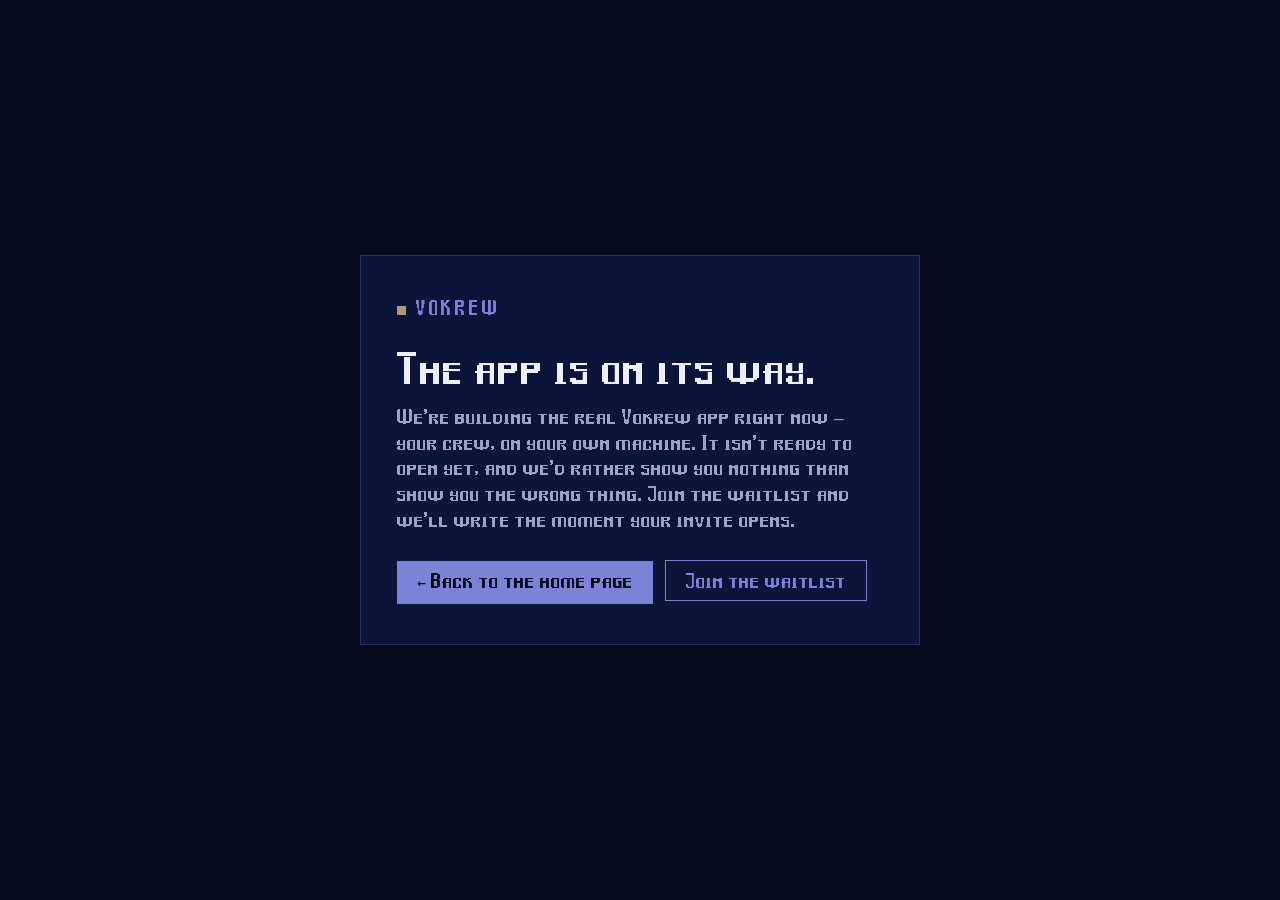
==== commit 4cfcc276: "site: remove 'Open the app' link + park the old village /app page (Kevin 2026-11-02) - Landing: hero" ====
--- a/app/index.html
+++ b/app/index.html
@@ -3,387 +3,100 @@
 <head>
 <meta charset="utf-8" />
 <meta name="viewport" content="width=device-width, initial-scale=1" />
-<title>Vokrew — the floor</title>
-<meta name="description" content="One prompt. A crew of AIs. Checked before it ships. Pair your local bridge and watch the crew work." />
-<link rel="icon" href="data:image/svg+xml,%3Csvg xmlns='http://www.w3.org/2000/svg' viewBox='0 0 32 32'%3E%3Crect width='32' height='32' rx='8' fill='%23111723'/%3E%3Cpath d='M16 6l8 10-8 10-8-10z' fill='%23ffa05c'/%3E%3C/svg%3E" />
-<link rel="stylesheet" href="./styles.css" />
+<title>Vokrew — the app is on its way</title>
+<meta name="description" content="The Vokrew app is in development. Join the waitlist on the home page and we'll write when your invite opens." />
+<link rel="icon" href="/favicon.png" />
+<style>
+  @font-face {
+    font-family: "Vokrew Pixel";
+    src: url("/fonts/VokrewPixel-1.1.woff2") format("woff2");
+    font-weight: 400;
+    font-display: swap;
+  }
+  :root{
+    --bg:#060B1E;
+    --panel:#0B1439;
+    --line:#26305C;
+    --peri:#7D82D9;
+    --ink:#EDEFF7;
+    --dim:#9AA3C7;
+    --gold:#B29673;
+  }
+  *{box-sizing:border-box}
+  html,body{margin:0;padding:0}
+  body{
+    background:var(--bg);
+    color:var(--ink);
+    font-family:"Vokrew Pixel", monospace;
+    min-height:100vh;
+    display:flex;
+    align-items:center;
+    justify-content:center;
+    padding:24px;
+  }
+  .card{
+    background:var(--panel);
+    border:1px solid var(--line);
+    max-width:560px;
+    width:100%;
+    padding:40px 36px;
+    text-align:left;
+  }
+  .wordmark{
+    color:var(--peri);
+    font-size:15px;
+    letter-spacing:.18em;
+    margin:0 0 26px;
+  }
+  .wordmark .dot{
+    display:inline-block;
+    width:9px;height:9px;
+    background:var(--gold);
+    margin-right:10px;
+    vertical-align:baseline;
+  }
+  h1{
+    font-size:34px;
+    line-height:1.25;
+    font-weight:400;
+    margin:0 0 16px;
+  }
+  p{
+    color:var(--dim);
+    font-size:16px;
+    line-height:1.6;
+    margin:0 0 28px;
+  }
+  a.home{
+    display:inline-block;
+    color:var(--bg);
+    background:var(--peri);
+    text-decoration:none;
+    font-size:15px;
+    padding:12px 20px;
+    margin-right:12px;
+  }
+  a.waitlist{
+    display:inline-block;
+    color:var(--peri);
+    border:1px solid var(--peri);
+    text-decoration:none;
+    font-size:15px;
+    padding:12px 20px;
+  }
+</style>
 </head>
 <body>
-<div class="app">
-
-  <header class="topbar">
-    <div class="brand">
-      <span class="mark" aria-hidden="true">◈</span>
-      <span class="wordmark">VOKREW</span>
-      <span class="tagline">one prompt · a crew of AIs · checked</span>
-    </div>
-
-    <nav class="tabs" id="tabs" aria-label="Views">
-      <button class="tab active" data-tab="floor" type="button">Floor</button>
-      <button class="tab" data-tab="chat" type="button">Chat</button>
-      <button class="tab" data-tab="run" type="button">Run</button>
-      <button class="tab" data-tab="budget" type="button">Budget</button>
-      <button class="tab" data-tab="crew" type="button">Crew</button>
-    </nav>
-
-    <div class="topbar-right">
-      <span class="pill budget" id="budgetPill" title="Calls served today, from GET /budget">⚡ CALLS TODAY — / —</span>
-      <span class="pill status" id="bridgeStatus" data-state="offline">
-        <span class="dot" aria-hidden="true"></span><span id="bridgeStatusText">OFFLINE</span>
-      </span>
-      <button class="icon-btn" id="connectBtn" type="button" title="Connect a bridge">connect</button>
-    </div>
-  </header>
-
-  <main class="views">
-
-    <!-- ───────────────────────────── FLOOR ───────────────────────────── -->
-    <section class="view active" id="view-floor" data-view="floor">
-      <div class="floor-toolbar">
-        <div class="floor-title">
-          <p class="eyebrow">LIVE OPERATIONS</p>
-          <h1>The Floor</h1>
-          <p class="sub" id="floorSub">No bridge paired — the room is dark.</p>
-        </div>
-
-        <div class="floor-tools">
-          <label class="crew-pick">
-            <span>Crew</span>
-            <select id="crewSelect" aria-label="Active crew"></select>
-          </label>
-          <form class="conduct" id="conductForm" autocomplete="off">
-            <input id="conductInput" type="text" placeholder="Conduct your crew — one instruction, all three answer…" aria-label="Instruction for the crew" disabled />
-            <button class="btn primary" id="conductBtn" type="submit" disabled>Send</button>
-          </form>
-        </div>
-      </div>
-
-      <div class="floor-grid">
-        <div class="room-wrap" id="roomWrap">
-          <canvas id="floorCanvas" width="1296" height="792" aria-label="The floor: a top-down village green with your crew at their home spots"></canvas>
-
-          <div class="room-overlay live" id="liveBanner" hidden>
-            <span class="live-dot" aria-hidden="true"></span>
-            <span id="liveText">working</span>
-            <span class="live-spend" id="liveSpend"></span>
-          </div>
-
-          <div class="room-overlay locked" id="roomLocked">
-            <div class="lock-inner">
-              <span class="lock-icon" aria-hidden="true">⌁</span>
-              <strong>ROOM LOCKED · OFFLINE</strong>
-              <p id="lockText">Pair a bridge to seat your crew. Nothing is shown that the bridge did not report.</p>
-              <button class="btn primary" id="lockConnect" type="button">Connect a bridge</button>
-            </div>
-          </div>
-
-          <div class="minimap-wrap" aria-hidden="true">
-            <canvas id="minimap" width="176" height="108"></canvas>
-            <span class="minimap-label">village map</span>
-          </div>
-
-          <div class="focus-panel" id="focusPanel" hidden>
-            <button class="focus-close" id="focusClose" type="button" aria-label="Close focus panel">×</button>
-            <div class="focus-head">
-              <span class="palette-dot" id="focusDot"></span>
-              <div>
-                <strong id="focusName">—</strong>
-                <span class="focus-role" id="focusRole">—</span>
-              </div>
-            </div>
-            <dl class="focus-grid">
-              <dt>stage</dt><dd id="focusStage">—</dd>
-              <dt>lane</dt><dd id="focusLane">—</dd>
-              <dt>model</dt><dd id="focusModel">—</dd>
-              <dt>calls today</dt><dd id="focusCalls">—</dd>
-              <dt>stamps</dt><dd id="focusStampCount">—</dd>
-            </dl>
-            <div class="focus-history" id="focusHistory"></div>
-          </div>
-        </div>
-
-        <aside class="rails">
-          <section class="rail" aria-labelledby="rosterTitle">
-            <header class="rail-head">
-              <h2 id="rosterTitle">Party</h2>
-              <span class="rail-meta" id="rosterMeta">—</span>
-            </header>
-            <div class="roster" id="roster"></div>
-          </section>
-
-          <section class="rail" aria-labelledby="questTitle">
-            <header class="rail-head">
-              <h2 id="questTitle">Quest log</h2>
-              <span class="rail-meta" id="questMeta">0 runs</span>
-            </header>
-            <div class="quest" id="questLog"></div>
-            <p class="rail-note" id="questNote"></p>
-          </section>
-
-          <section class="rail" id="conductPanel" aria-labelledby="conductTitle" hidden>
-            <header class="rail-head">
-              <h2 id="conductTitle">Conduct transcript</h2>
-              <span class="rail-meta" id="conductMeta">—</span>
-            </header>
-            <div class="conduct-parts" id="conductParts"></div>
-          </section>
-        </aside>
-      </div>
-
-      <footer class="floor-foot">
-        <div class="legend" aria-hidden="true">
-          <span><i class="legend-dot idle"></i>at desk</span>
-          <span><i class="legend-dot working"></i>working</span>
-          <span><i class="legend-dot reviewing"></i>reviewing</span>
-          <span><i class="legend-dot walking"></i>walking</span>
-        </div>
-        <p>Phases, stamps and verdicts are read from your bridge — the room never guesses.</p>
-      </footer>
-    </section>
-
-    <!-- ───────────────────────────── CHAT ───────────────────────────── -->
-    <section class="view" id="view-chat" data-view="chat">
-      <div class="panel-page">
-        <header class="page-head">
-          <div>
-            <p class="eyebrow">CONVERSATION · CHAT SURFACE</p>
-            <h1>Chat</h1>
-            <p class="sub">The executor answers. Flip review on and the reviewer checks it — every turn stamped.</p>
-          </div>
-          <div class="page-badges">
-            <span class="pill subtle"><span class="glyph" aria-hidden="true">⌁</span> separate ledger</span>
-          </div>
-        </header>
-
-        <div class="page-split chat-split">
-          <div class="chat-box surface-card">
-            <div class="chat-log" id="chatLog" aria-live="polite">
-              <div class="chat-empty">
-                <span class="empty-mark" aria-hidden="true">◈</span>
-                <strong>Ask the crew anything.</strong>
-                <p>The executor answers from your bridge. Turn review on and the reviewer checks the turn before it lands.</p>
-                <div class="prompt-chips" aria-label="Suggested prompts">
-                  <button class="prompt-chip" type="button" data-prompt="What can you do in one short answer?">What can you do?</button>
-                  <button class="prompt-chip" type="button" data-prompt="Summarize the last run in one sentence.">Summarize the last run</button>
-                  <button class="prompt-chip" type="button" data-prompt="Draft a three-step plan for a small fix.">Draft a plan</button>
-                </div>
-              </div>
-            </div>
-            <form class="chat-compose" id="chatForm" autocomplete="off">
-              <textarea id="chatInput" rows="1" placeholder="Ask your crew…" aria-label="Chat message"></textarea>
-              <button class="btn primary" id="chatSend" type="submit">Send</button>
-            </form>
-            <p class="hint" id="chatHint">Chat calls are counted on the chat surface — separate from coding runs.</p>
-          </div>
-
-          <aside class="side-rail">
-            <section class="side-card">
-              <header class="side-head">
-                <h2>Review</h2>
-                <span class="side-meta">on demand</span>
-              </header>
-              <label class="switch switch-card">
-                <span>review every turn</span>
-                <input type="checkbox" id="chatVerify" />
-              </label>
-              <p class="side-copy">With review on, the reviewer checks the executor's answer and the verdict lands with the reply.</p>
-            </section>
-
-            <section class="side-card">
-              <header class="side-head">
-                <h2>Surface</h2>
-                <span class="side-meta" id="chatSurfaceMeta">chat</span>
-              </header>
-              <dl class="side-stats">
-                <div><dt>calls today</dt><dd id="chatCalls">—</dd></div>
-                <div><dt>seated crew</dt><dd id="chatCrew">—</dd></div>
-                <div><dt>session</dt><dd id="chatSessionId">new</dd></div>
-              </dl>
-            </section>
-
-            <section class="side-card">
-              <header class="side-head"><h2>How a turn lands</h2></header>
-              <ol class="side-steps">
-                <li><span>01</span><p>The executor answers from the bridge.</p></li>
-                <li><span>02</span><p>The reviewer checks it, when review is on.</p></li>
-                <li><span>03</span><p>Verdict and stamps arrive with the reply.</p></li>
-              </ol>
-            </section>
-          </aside>
-        </div>
-      </div>
-    </section>
-
-    <!-- ───────────────────────────── RUN ───────────────────────────── -->
-    <section class="view" id="view-run" data-view="run">
-      <div class="panel-page">
-        <header class="page-head">
-          <div>
-            <p class="eyebrow">CHAIN · ONE TASK, THREE ROLES</p>
-            <h1>Run a task</h1>
-            <p class="sub">Planner frames it, executor does it, reviewer checks it. Stamps come from the bridge.</p>
-          </div>
-          <div class="page-badges">
-            <span class="pill subtle"><span class="glyph" aria-hidden="true">⟐</span> 3 roles · 1 verdict</span>
-          </div>
-        </header>
-
-        <div class="page-split run-split">
-          <form class="run-form surface-card" id="runForm" autocomplete="off">
-            <label class="field grow">
-              <span>Task</span>
-              <textarea id="runTask" rows="4" placeholder="e.g. add a retry with backoff to the fetch helper"></textarea>
-            </label>
-            <div class="prompt-chips run-prompts" aria-label="Suggested tasks">
-              <button class="prompt-chip" type="button" data-task="Add a retry with backoff to the fetch helper.">Retry with backoff</button>
-              <button class="prompt-chip" type="button" data-task="Write a one-paragraph README for this project.">Write a README</button>
-              <button class="prompt-chip" type="button" data-task="Find one edge case in the current plan and fix it.">Find an edge case</button>
-            </div>
-            <div class="field-row">
-              <label class="field">
-                <span>Surface</span>
-                <select id="runSurface">
-                  <option value="coding">coding</option>
-                  <option value="chat">chat</option>
-                </select>
-              </label>
-              <label class="field">
-                <span>Workspace <em>optional</em></span>
-                <input id="runWorkspace" type="text" placeholder="/path/to/project" />
-              </label>
-              <button class="btn primary" id="runBtn" type="submit">Run chain</button>
-            </div>
-            <p class="hint" id="runHint">No run in flight.</p>
-          </form>
-
-          <aside class="side-rail">
-            <section class="side-card chain-card">
-              <header class="side-head">
-                <h2>The chain</h2>
-                <span class="side-meta" id="chainMeta">3 roles</span>
-              </header>
-              <div class="chain-roles" id="chainRoles"></div>
-              <p class="side-copy">One served call per stage. Failed and capped attempts never advance the room.</p>
-            </section>
-
-            <section class="side-card">
-              <header class="side-head">
-                <h2>Counted in calls</h2>
-                <span class="side-meta">not tokens</span>
-              </header>
-              <p class="side-copy">The header pill is the bridge's own ledger. A run adds one call for every stage that actually served.</p>
-            </section>
-          </aside>
-        </div>
-
-        <div class="run-live" id="runLive" hidden>
-          <div class="phase-track" id="phaseTrack">
-            <span class="phase" data-phase="planner">plan</span>
-            <span class="phase" data-phase="executor">work</span>
-            <span class="phase" data-phase="reviewer">review</span>
-          </div>
-          <p class="hint" id="runPhaseText"></p>
-        </div>
-
-        <article class="run-card inline" id="runResult" hidden></article>
-      </div>
-    </section>
-
-    <!-- ───────────────────────────── BUDGET ───────────────────────────── -->
-    <section class="view" id="view-budget" data-view="budget">
-      <div class="panel-page">
-        <header class="page-head">
-          <div>
-            <p class="eyebrow">LEDGER · CALLS, NOT TOKENS</p>
-            <h1>Budget</h1>
-            <p class="sub">Budgets are counted in calls per lane per day — never tokens.</p>
-          </div>
-          <div class="page-badges">
-            <span class="pill subtle" id="budgetDay">day —</span>
-            <button class="btn" id="budgetRefresh" type="button">Refresh</button>
-          </div>
-        </header>
-        <div class="budget-summary" id="budgetSummary"></div>
-        <div class="surface-card ledger-card">
-          <header class="ledger-head">
-            <div>
-              <h2>Lane ledger</h2>
-              <p class="side-copy">Every served call, read from the bridge. Caps are never invented.</p>
-            </div>
-            <span class="chip" id="budgetSurface">coding</span>
-          </header>
-          <div class="table-wrap">
-            <table class="budget-table">
-              <thead><tr><th>lane</th><th>used today</th><th>cap</th><th>remaining</th></tr></thead>
-              <tbody id="budgetRows"></tbody>
-            </table>
-          </div>
-        </div>
-        <p class="rail-note" id="budgetNote"></p>
-      </div>
-    </section>
-
-    <!-- ───────────────────────────── CREW ───────────────────────────── -->
-    <section class="view" id="view-crew" data-view="crew">
-      <div class="panel-page">
-        <header class="page-head">
-          <div>
-            <p class="eyebrow">ROSTER · BRIDGE CREWS</p>
-            <h1>Crew</h1>
-            <p class="sub">Crews live on your bridge. The room seats whichever crew is active.</p>
-          </div>
-          <div class="page-badges">
-            <label class="crew-pick">
-              <span>Active crew</span>
-              <select id="crewSelectPage" aria-label="Active crew"></select>
-            </label>
-          </div>
-        </header>
-        <div class="crew-grid" id="crewGrid"></div>
-        <p class="rail-note" id="crewNote"></p>
-      </div>
-    </section>
+  <main class="card">
+    <p class="wordmark"><span class="dot"></span>VOKREW</p>
+    <h1>The app is on its way.</h1>
+    <p>
+      We're building the real Vokrew app right now — your crew, on your own
+      machine. It isn't ready to open yet, and we'd rather show you nothing
+      than show you the wrong thing. Join the waitlist and we'll write the
+      moment your invite opens.
+    </p>
+    <a class="home" href="/">← Back to the home page</a><a class="waitlist" href="/">Join the waitlist</a>
   </main>
-</div>
-
-<!-- ───────────────────────────── PAIRING ───────────────────────────── -->
-<div class="modal" id="pairModal" hidden>
-  <div class="modal-card narrow" role="dialog" aria-modal="true" aria-labelledby="pairTitle">
-    <header class="modal-head">
-      <h2 id="pairTitle">Pair your bridge</h2>
-      <button class="modal-close" id="pairClose" type="button" aria-label="Close">×</button>
-    </header>
-    <p class="modal-sub">Run <code>vokrew serve</code> on your machine. It prints a pairing code — paste it here. The code is single-use and expires in 10 minutes.</p>
-    <form class="pair-form" id="pairForm" autocomplete="off">
-      <label class="field">
-        <span>Bridge URL</span>
-        <input id="pairUrl" type="text" value="http://127.0.0.1:7717" spellcheck="false" />
-      </label>
-      <label class="field">
-        <span>Pairing code</span>
-        <input id="pairCode" type="text" inputmode="numeric" placeholder="6 digits" maxlength="12" spellcheck="false" />
-      </label>
-      <p class="error" id="pairError" hidden></p>
-      <button class="btn primary wide" id="pairBtn" type="submit">Pair</button>
-    </form>
-    <div class="pair-foot">
-      <span id="pairFootState">not paired</span>
-      <button class="linkish" id="forgetBtn" type="button" hidden>forget pairing</button>
-    </div>
-  </div>
-</div>
-
-<!-- ───────────────────────────── RUN CARD ───────────────────────────── -->
-<div class="modal" id="runModal" hidden>
-  <div class="modal-card wide" role="dialog" aria-modal="true" aria-labelledby="runModalTitle">
-    <header class="modal-head">
-      <h2 id="runModalTitle">Run</h2>
-      <button class="modal-close" id="runClose" type="button" aria-label="Close">×</button>
-    </header>
-    <div id="runCardBody"></div>
-  </div>
-</div>
-
-<script type="module" src="./app.js"></script>
 </body>
 </html>
